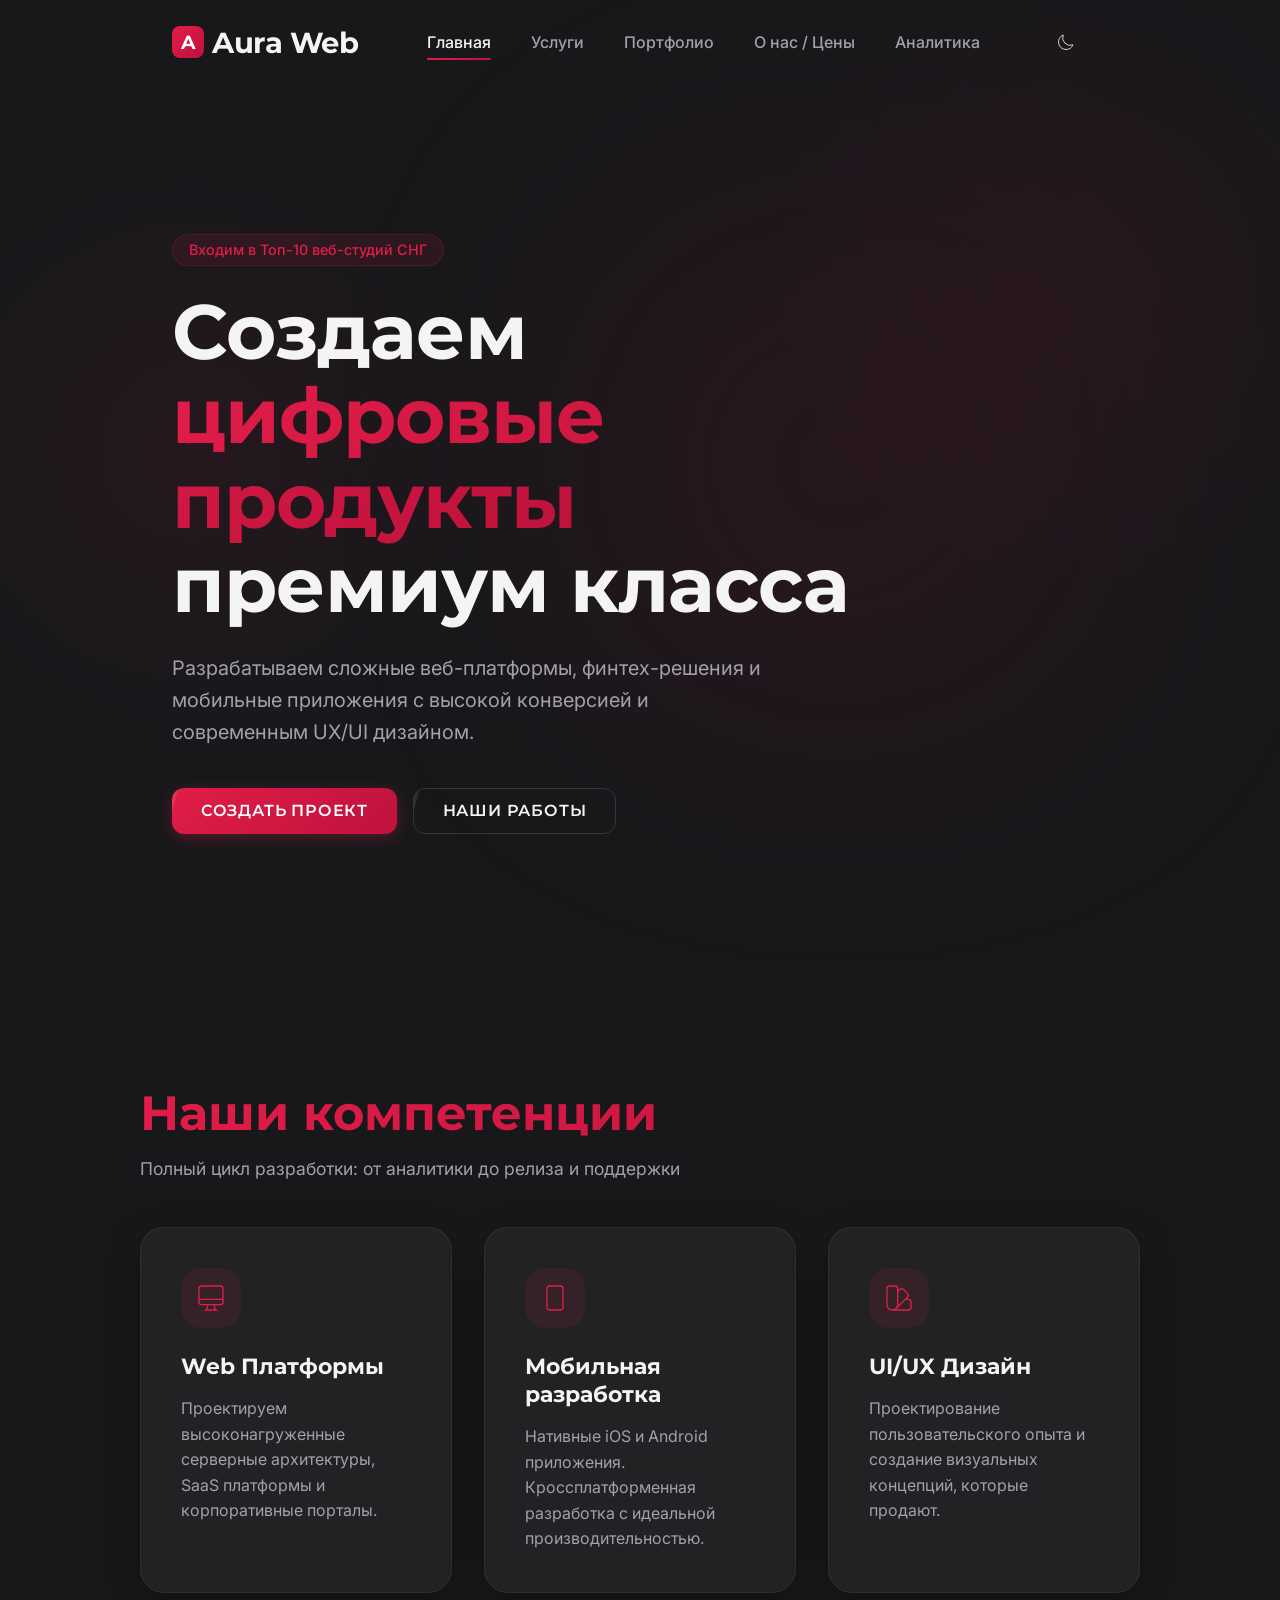
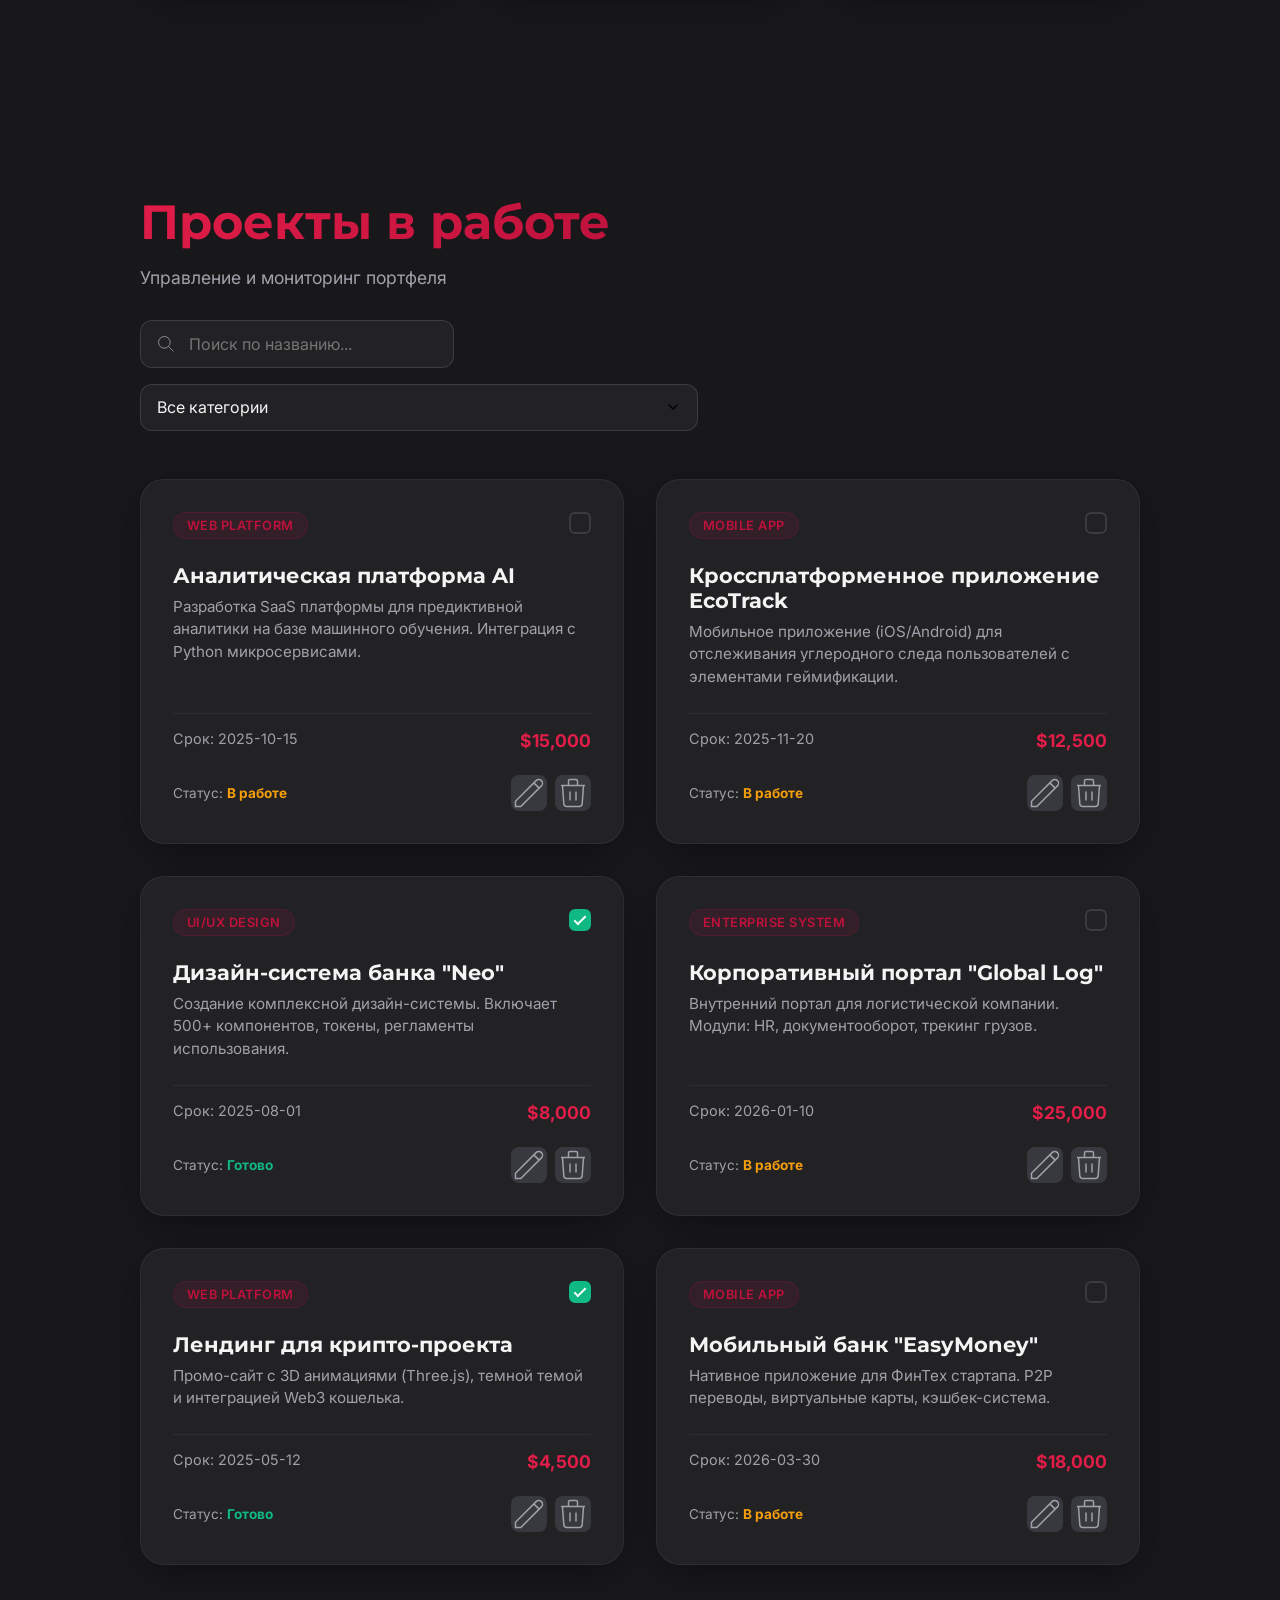
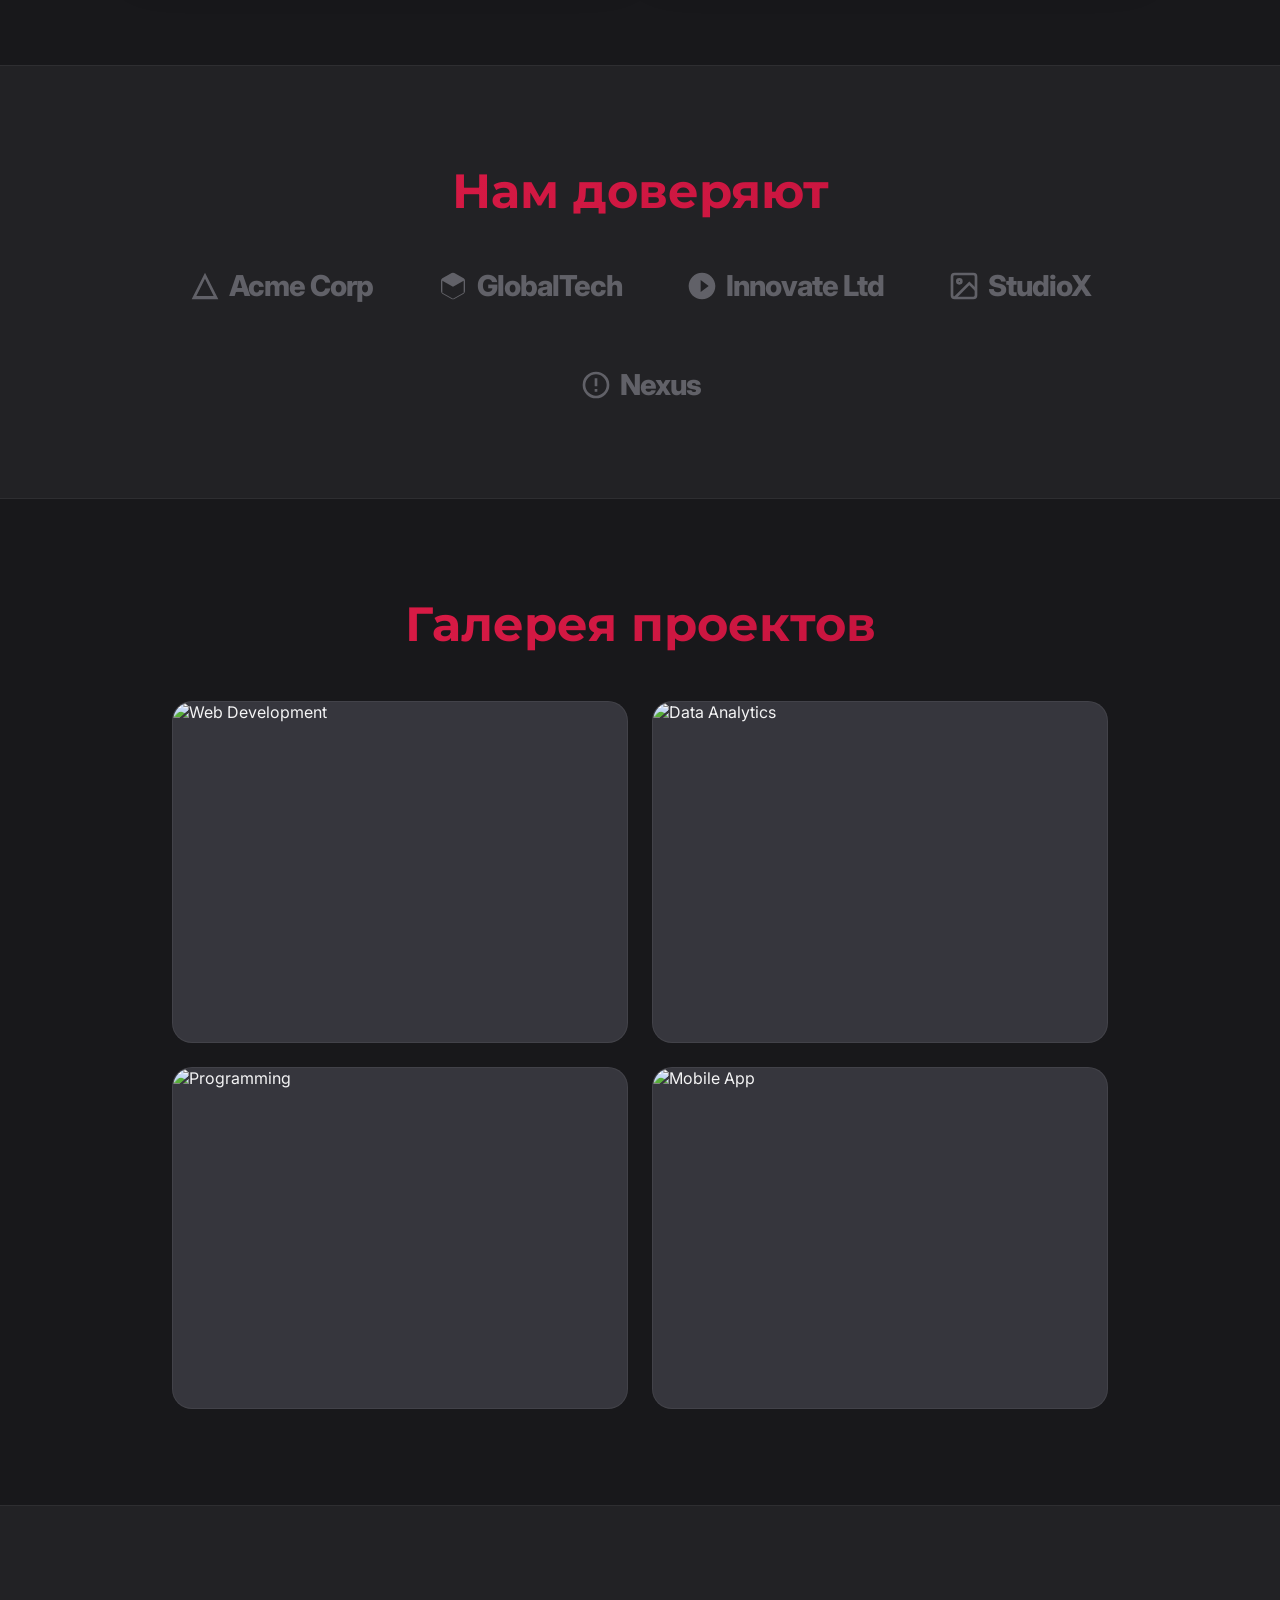
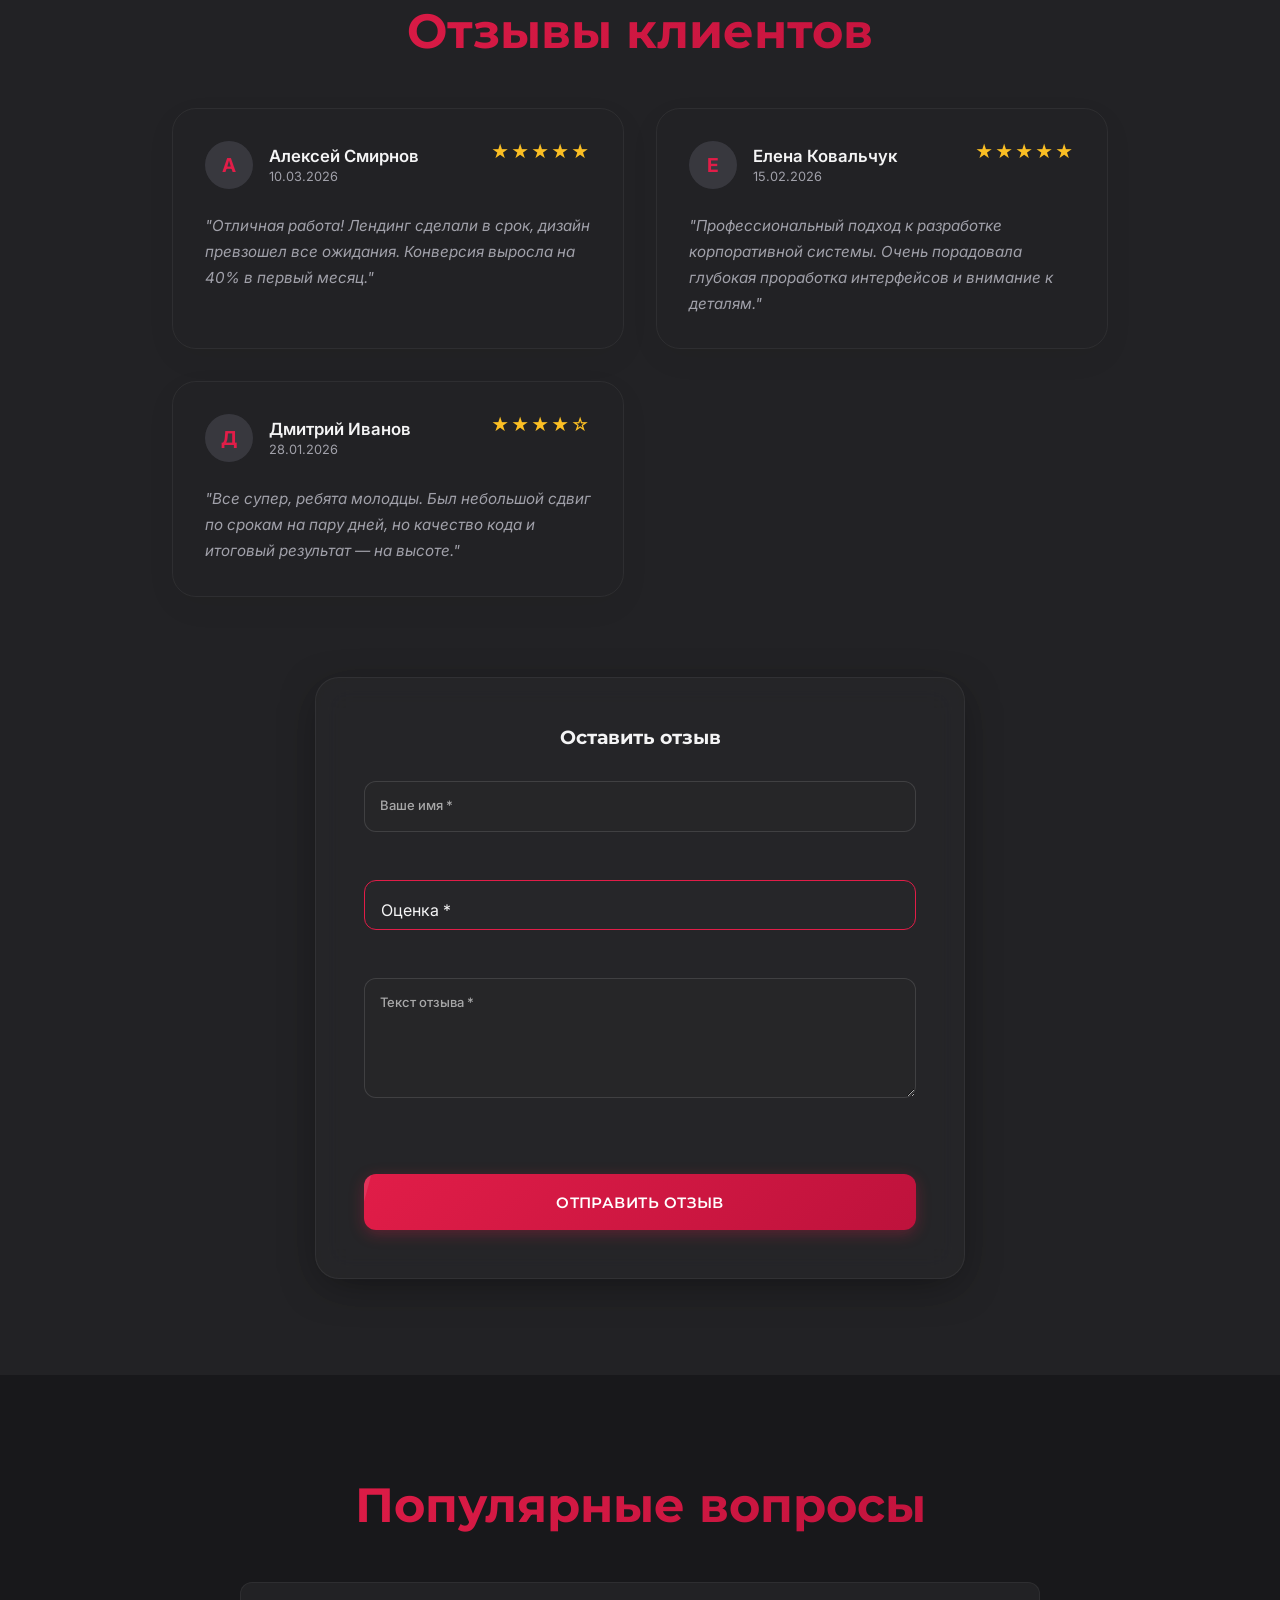
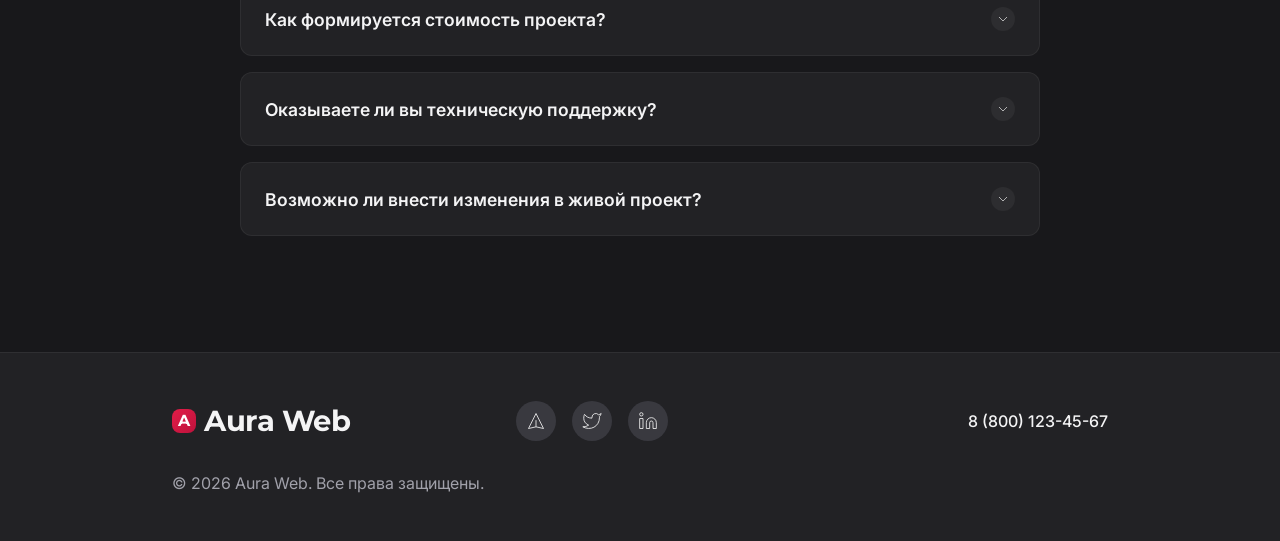
==== index.html @ 347ad2d9 "upload" ====
<!DOCTYPE html>
<html lang="ru" data-theme="dark">

<head>
    <meta charset="UTF-8">
    <meta name="viewport" content="width=device-width, initial-scale=1.0">
    <link rel="preconnect" href="https://fonts.googleapis.com">
    <link rel="preconnect" href="https://fonts.gstatic.com" crossorigin>
    <link
        href="https://fonts.googleapis.com/css2?family=Inter:wght@400;500;600&family=Montserrat:wght@600;700&display=swap"
        rel="stylesheet">
    <title>Aura Web - Корпоративные решения</title>
    <link rel="stylesheet" href="css/style.css">
    <link rel="icon" href="data:,">
</head>

<body>
    <header class="header" id="header">
        <div class="container header__container">
            <a href="index.html" class="logo">
                <div class="logo__icon">A</div>
                Aura Web
            </a>

            <nav class="nav">
                <ul class="nav__list" id="nav-list">
                    <li><a href="index.html" class="nav__link nav__link--active">Главная</a></li>
                    <li><a href="#services" class="nav__link">Услуги</a></li>
                    <li><a href="#portfolio" class="nav__link">Портфолио</a></li>
                    <li><a href="pages/about.html" class="nav__link">О нас / Цены</a></li>
                    <li><a href="pages/stats.html" class="nav__link">Аналитика</a></li>
                </ul>
            </nav>

            <div class="header__actions">
                <button class="theme-toggle" id="theme-toggle" aria-label="Переключить тему">
                    <svg fill="none" stroke="currentColor" viewBox="0 0 24 24" width="20" height="20">
                        <use href="media/icons/moon.svg#moon"></use>
                    </svg>
                </button>
                <div class="burger" id="burger">
                    <span></span><span></span><span></span>
                </div>
            </div>
        </div>
    </header>

    <main>
        <!-- HERO SECTION -->
        <section id="home" class="hero container">
            <div class="hero__content animate-on-scroll">
                <div class="hero__badge">Входим в Топ-10 веб-студий СНГ</div>
                <h1 class="hero__title">Создаем <span>цифровые продукты</span> премиум класса</h1>
                <p class="hero__desc">Разрабатываем сложные веб-платформы, финтех-решения и мобильные приложения с
                    высокой конверсией и современным UX/UI дизайном.</p>
                <div class="hero__actions">
                    <a href="pages/form.html" class="btn btn--primary">Создать проект</a>
                    <a href="#portfolio" class="btn btn--outline">Наши работы</a>
                </div>
            </div>
        </section>

        <!-- SERVICES SECTION -->
        <section id="services" class="services container">
            <h2 class="section-title animate-on-scroll">Наши компетенции</h2>
            <p class="section-subtitle animate-on-scroll">Полный цикл разработки: от аналитики до релиза и поддержки</p>

            <div class="services__grid">
                <div class="service-card glass animate-on-scroll">
                    <div class="service-card__icon">
                        <svg fill="none" stroke="currentColor" viewBox="0 0 24 24">
                            <use href="media/icons/monitor.svg#monitor"></use>
                        </svg>
                    </div>
                    <h3>Web Платформы</h3>
                    <p>Проектируем высоконагруженные серверные архитектуры, SaaS платформы и корпоративные порталы.</p>
                </div>

                <div class="service-card glass animate-on-scroll">
                    <div class="service-card__icon">
                        <svg fill="none" stroke="currentColor" viewBox="0 0 24 24">
                            <use href="media/icons/smartphone.svg#smartphone"></use>
                        </svg>
                    </div>
                    <h3>Мобильная разработка</h3>
                    <p>Нативные iOS и Android приложения. Кроссплатформенная разработка с идеальной производительностью.
                    </p>
                </div>

                <div class="service-card glass animate-on-scroll">
                    <div class="service-card__icon">
                        <svg fill="none" stroke="currentColor" viewBox="0 0 24 24">
                            <use href="media/icons/brush.svg#brush"></use>
                        </svg>
                    </div>
                    <h3>UI/UX Дизайн</h3>
                    <p>Проектирование пользовательского опыта и создание визуальных концепций, которые продают.</p>
                </div>
            </div>
        </section>

        <!-- DASHBOARD (PORTFOLIO) SECTION -->
        <section id="portfolio" class="dashboard container">
            <div class="dashboard__header animate-on-scroll">
                <div>
                    <h2 class="section-title">Проекты в работе</h2>
                    <p class="section-subtitle mb-0">Управление и мониторинг портфеля</p>
                </div>

                <div class="filters">
                    <div class="input-group">
                        <svg fill="none" stroke="currentColor" viewBox="0 0 24 24">
                            <use href="media/icons/search.svg#search"></use>
                        </svg>
                        <input type="text" id="search-input" class="form__input" placeholder="Поиск по названию...">
                    </div>

                    <select id="category-filter" class="form__input">
                        <option value="all">Все категории</option>
                        <option value="Web Platform">Web Платформы</option>
                        <option value="Mobile App">Мобильные приложения</option>
                        <option value="Enterprise System">Корпоративные системы</option>
                        <option value="UI/UX Design">UI/UX Дизайн</option>
                    </select>
                </div>
            </div>

            <div class="projects-grid" id="projects-grid">
                <!-- Data rendered by JS -->
            </div>

            <div id="no-results" class="empty-state">
                Проектов не найдено
            </div>
        </section>

        <!-- PARTNERS SECTION -->
        <section class="partners animate-on-scroll">
            <h2 class="section-title text-center">Нам доверяют</h2>
            <div class="partners-grid container">
                <a href="#" class="partner-logo">
                    <svg fill="currentColor" viewBox="0 0 24 24">
                        <use href="media/icons/acme.svg#acme"></use>
                    </svg>
                    Acme Corp
                </a>
                <a href="#" class="partner-logo">
                    <svg fill="currentColor" viewBox="0 0 24 24">
                        <use href="media/icons/globaltech.svg#globaltech"></use>
                    </svg>
                    GlobalTech
                </a>
                <a href="#" class="partner-logo">
                    <svg fill="currentColor" viewBox="0 0 24 24">
                        <use href="media/icons/innovate.svg#innovate"></use>
                    </svg>
                    Innovate Ltd
                </a>
                <a href="#" class="partner-logo">
                    <svg fill="none" stroke="currentColor" stroke-width="2" viewBox="0 0 24 24">
                        <use href="media/icons/studiox.svg#studiox"></use>
                    </svg>
                    StudioX
                </a>
                <a href="#" class="partner-logo">
                    <svg fill="currentColor" viewBox="0 0 24 24">
                        <use href="media/icons/nexus.svg#nexus"></use>
                    </svg>
                    Nexus
                </a>
            </div>
        </section>

        <!-- GALLERY SECTION -->
        <section class="gallery animate-on-scroll">
            <div class="container">
                <h2 class="section-title text-center">Галерея проектов</h2>
                <div class="gallery-grid" id="gallery-grid">
                    <div class="gallery-item">
                        <img src="https://images.unsplash.com/photo-1498050108023-c5249f4df085?w=500&h=400&fit=crop"
                            alt="Web Development" class="gallery-img">
                        <div class="gallery-overlay">
                            <h4 class="gallery-title">E-commerce Platform</h4>
                            <span class="gallery-cat">Web Разработка</span>
                        </div>
                    </div>
                    <div class="gallery-item">
                        <img src="https://images.unsplash.com/photo-1551288049-bebda4e38f71?w=500&h=400&fit=crop"
                            alt="Data Analytics" class="gallery-img">
                        <div class="gallery-overlay">
                            <h4 class="gallery-title">CRM System</h4>
                            <span class="gallery-cat">Корпоративные системы</span>
                        </div>
                    </div>
                    <div class="gallery-item">
                        <img src="https://images.unsplash.com/photo-1517694712202-14dd9538aa97?w=500&h=400&fit=crop"
                            alt="Programming" class="gallery-img">
                        <div class="gallery-overlay">
                            <h4 class="gallery-title">SaaS Dashboard</h4>
                            <span class="gallery-cat">Web Платформы</span>
                        </div>
                    </div>
                    <div class="gallery-item">
                        <img src="https://images.unsplash.com/photo-1526498460520-4c246339dccb?w=500&h=400&fit=crop"
                            alt="Mobile App" class="gallery-img">
                        <div class="gallery-overlay">
                            <h4 class="gallery-title">Fintech App</h4>
                            <span class="gallery-cat">Мобильные приложения</span>
                        </div>
                    </div>
                </div>
            </div>
        </section>

        <!-- REVIEWS SECTION -->
        <section class="reviews animate-on-scroll" id="reviews-section">
            <div class="container">
                <h2 class="section-title text-center">Отзывы клиентов</h2>

                <div class="reviews-grid" id="reviews-grid">
                    <!-- Reviews rendered by JS -->
                </div>

                <div class="review-form-container glass">
                    <h3 class="review-form-title text-center">Оставить отзыв</h3>
                    <form id="review-form" class="form-grid">
                        <div class="input-float">
                            <input type="text" id="review-name" class="form__input" required placeholder=" ">
                            <label for="review-name">Ваше имя *</label>
                        </div>
                        <div class="input-float">
                            <select id="review-rating" class="form__input form__select" required>
                                <option value="" disabled selected>Оценка *</option>
                                <option value="5">⭐⭐⭐⭐⭐ (5/5)</option>
                                <option value="4">⭐⭐⭐⭐ (4/5)</option>
                                <option value="3">⭐⭐⭐ (3/5)</option>
                                <option value="2">⭐⭐ (2/5)</option>
                                <option value="1">⭐ (1/5)</option>
                            </select>
                        </div>
                        <div class="input-float full-width">
                            <textarea id="review-text" class="form__input" required placeholder=" "></textarea>
                            <label for="review-text">Текст отзыва *</label>
                        </div>
                        <div class="form-actions">
                            <button type="submit" class="btn btn--primary btn-submit">Отправить отзыв</button>
                        </div>
                    </form>
                </div>
            </div>
        </section>

        <!-- FAQ SECTION -->
        <section class="faq animate-on-scroll">
            <h2 class="section-title text-center">Популярные вопросы</h2>

            <div class="accordion">
                <div class="accordion-item">
                    <button class="accordion-header">
                        Как формируется стоимость проекта?
                        <div class="accordion-icon"><svg fill="none" stroke="currentColor" viewBox="0 0 24 24"
                                width="16">
                                <use href="media/icons/chevron-down.svg#chevron-down"></use>
                            </svg></div>
                    </button>
                    <div class="accordion-content">
                        <div class="accordion-content-inner">
                            Стоимость зависит от сложности логики, количества интеграций, платформы и сроков. Вы можете
                            воспользоваться нашим калькулятором на странице "О нас" для предварительной оценки.
                        </div>
                    </div>
                </div>

                <div class="accordion-item">
                    <button class="accordion-header">
                        Оказываете ли вы техническую поддержку?
                        <div class="accordion-icon"><svg fill="none" stroke="currentColor" viewBox="0 0 24 24"
                                width="16">
                                <use href="media/icons/chevron-down.svg#chevron-down"></use>
                            </svg></div>
                    </button>
                    <div class="accordion-content">
                        <div class="accordion-content-inner">
                            Да, мы предлагаем гарантийную поддержку в течение 6 месяцев после релиза продукта, а также
                            SLA контракты на постоянное сопровождение инфраструктуры.
                        </div>
                    </div>
                </div>

                <div class="accordion-item">
                    <button class="accordion-header">
                        Возможно ли внести изменения в живой проект?
                        <div class="accordion-icon"><svg fill="none" stroke="currentColor" viewBox="0 0 24 24"
                                width="16">
                                <use href="media/icons/chevron-down.svg#chevron-down"></use>
                            </svg></div>
                    </button>
                    <div class="accordion-content">
                        <div class="accordion-content-inner">
                            Конечно. Воспользуйтесь панелью управления выше: нажмите "Редактировать" на карточке
                            проекта, чтобы обновить описание, бюджет или статус прямо на лету!
                        </div>
                    </div>
                </div>
            </div>
        </section>
    </main>

    <footer class="footer">
        <div class="container footer__container">
            <a href="index.html" class="logo">
                <div class="logo__icon logo__icon--small">A</div>
                Aura Web
            </a>

            <div class="socials">
                <a href="#" class="social-link" aria-label="Telegram"><svg fill="none" stroke="currentColor"
                        viewBox="0 0 24 24" width="20">
                        <use href="media/icons/telegram.svg#telegram"></use>
                    </svg></a>
                <a href="#" class="social-link" aria-label="Twitter"><svg fill="none" stroke="currentColor"
                        viewBox="0 0 24 24" width="20">
                        <use href="media/icons/twitter.svg#twitter"></use>
                    </svg></a>
                <a href="#" class="social-link" aria-label="LinkedIn"><svg fill="none" stroke="currentColor"
                        viewBox="0 0 24 24" width="20">
                        <use href="media/icons/linkedin.svg#linkedin"></use>
                    </svg></a>
            </div>

            <div class="footer__contact">
                <a href="tel:+18001234567" class="footer__phone"
                    style="color: var(--text-primary); text-decoration: none; font-weight: 500;">8 (800) 123-45-67</a>
            </div>
            <div class="footer__copy">&copy; 2026 Aura Web. Все права защищены.</div>
        </div>
    </footer>

    <!-- EDIT MODAL -->
    <div class="modal-overlay" id="edit-modal">
        <div class="modal">
            <div class="modal__header">
                <h2>Редактирование проекта</h2>
                <button class="btn-close" id="close-modal">&times;</button>
            </div>
            <form id="edit-form" class="form-grid">
                <input type="hidden" id="edit-id">

                <div class="input-float full-width">
                    <input type="text" id="edit-title" class="form__input" placeholder=" " required>
                    <label for="edit-title">Название проекта</label>
                </div>

                <div class="input-float">
                    <select id="edit-category" class="form__input" required>
                        <option value="Web Platform">Web Платформы</option>
                        <option value="Mobile App">Мобильные приложения</option>
                        <option value="Enterprise System">Корпоративные системы</option>
                        <option value="UI/UX Design">UI/UX Дизайн</option>
                    </select>
                </div>

                <div class="input-float">
                    <input type="number" id="edit-price" class="form__input" placeholder=" " required>
                    <label for="edit-price">Бюджет ($)</label>
                </div>

                <div class="input-float full-width">
                    <textarea id="edit-desc" class="form__input" placeholder=" " required></textarea>
                    <label for="edit-desc">Описание проекта</label>
                </div>

                <div class="modal__actions">
                    <button type="button" class="btn btn--outline" id="cancel-modal">Отмена</button>
                    <button type="submit" class="btn btn--primary">Сохранить изменения</button>
                </div>
            </form>
        </div>
    </div>

    <!-- TOAST CONTAINER -->
    <div class="toast-container" id="toast-container"></div>

    <script src="js/storage.js"></script>
    <script src="js/reviews.js"></script>
    <script src="js/main.js"></script>
</body>

</html>
---- css/style.css ----
/* =========================================================================
   AURA WEB - MAIN STYLESHEET
   ========================================================================= */

/* 1. Variables & Fonts (Burgundy / Gray Theme) */
@import url('variables.css');

/* 2. Reset, Typography, Utilities */
@import url('base.css');

/* 3. Global Layout (Header, Footer, Container) */
@import url('layout.css');

/* 4. Reusable UI Components */
@import url('components.css');

/* 5. Page-Specific Styles */
@import url('pages.css');

/* 6. Media Queries */
@import url('responsive.css');
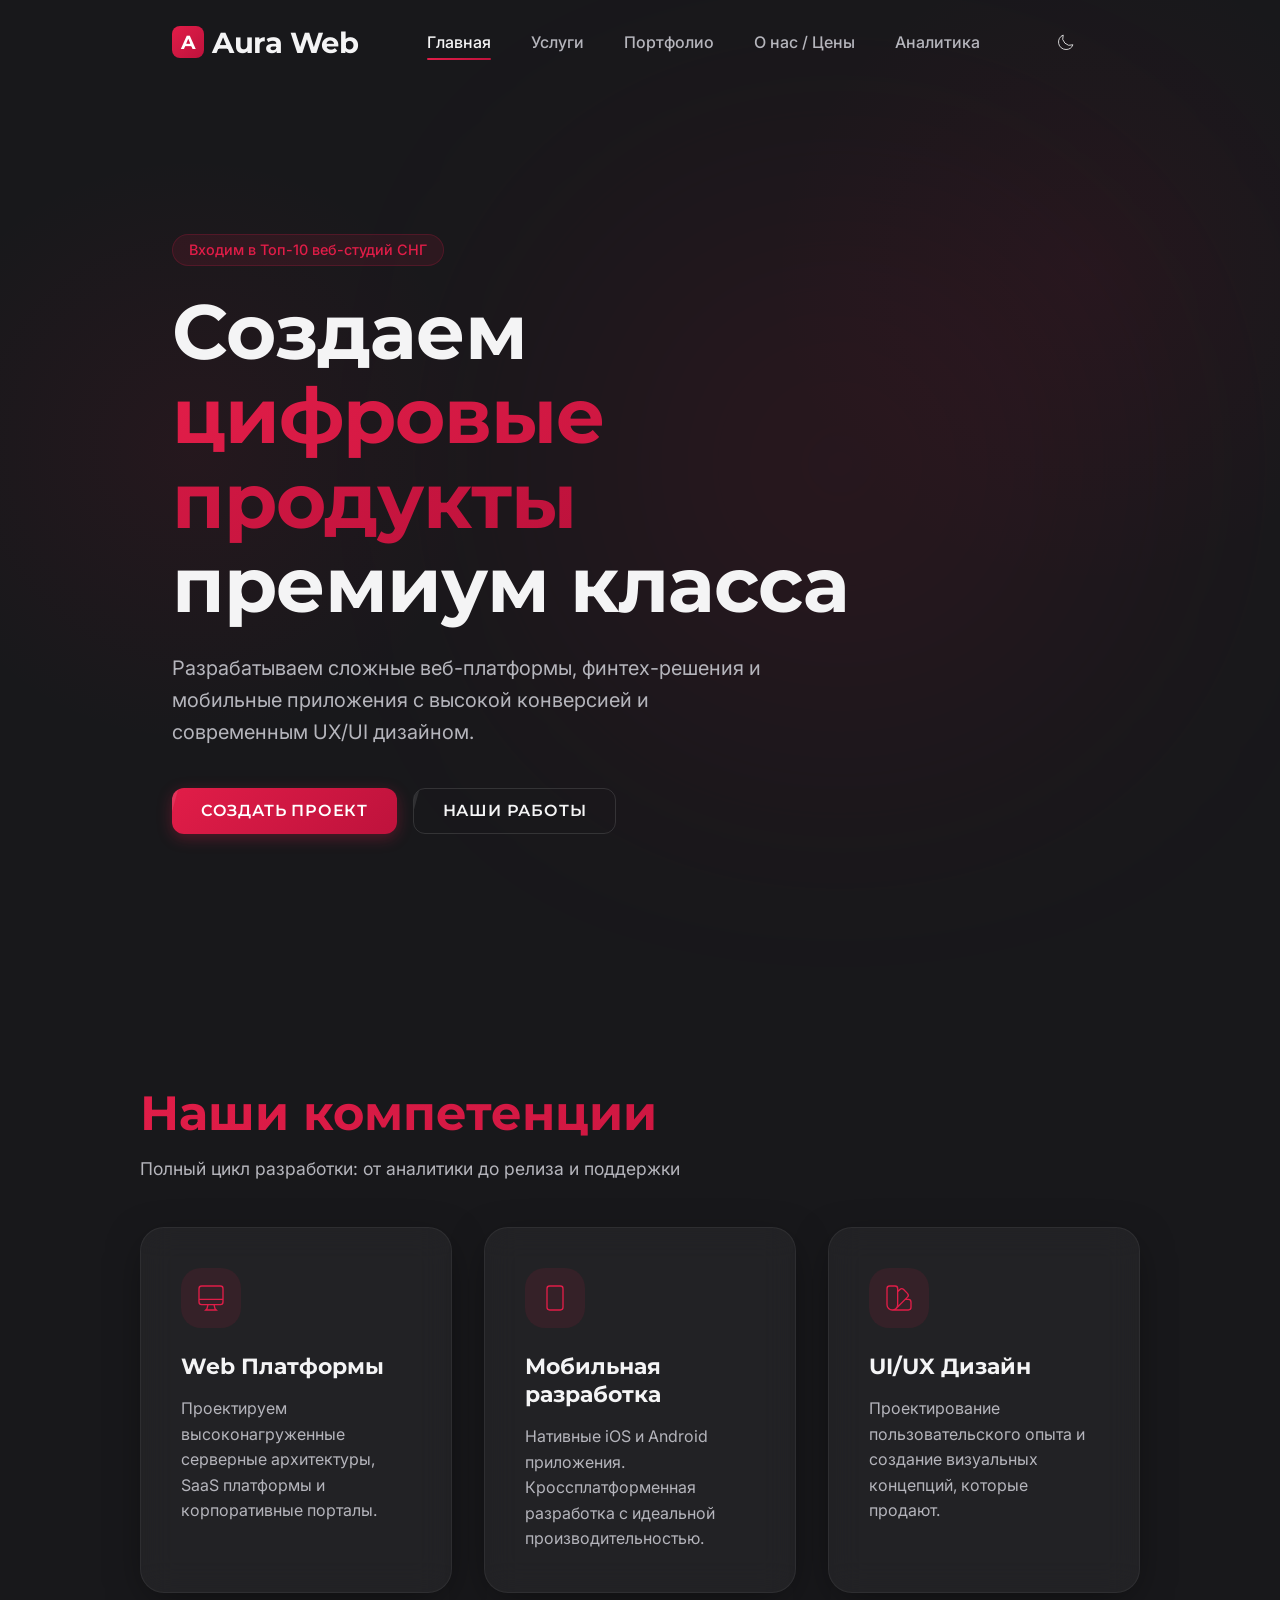
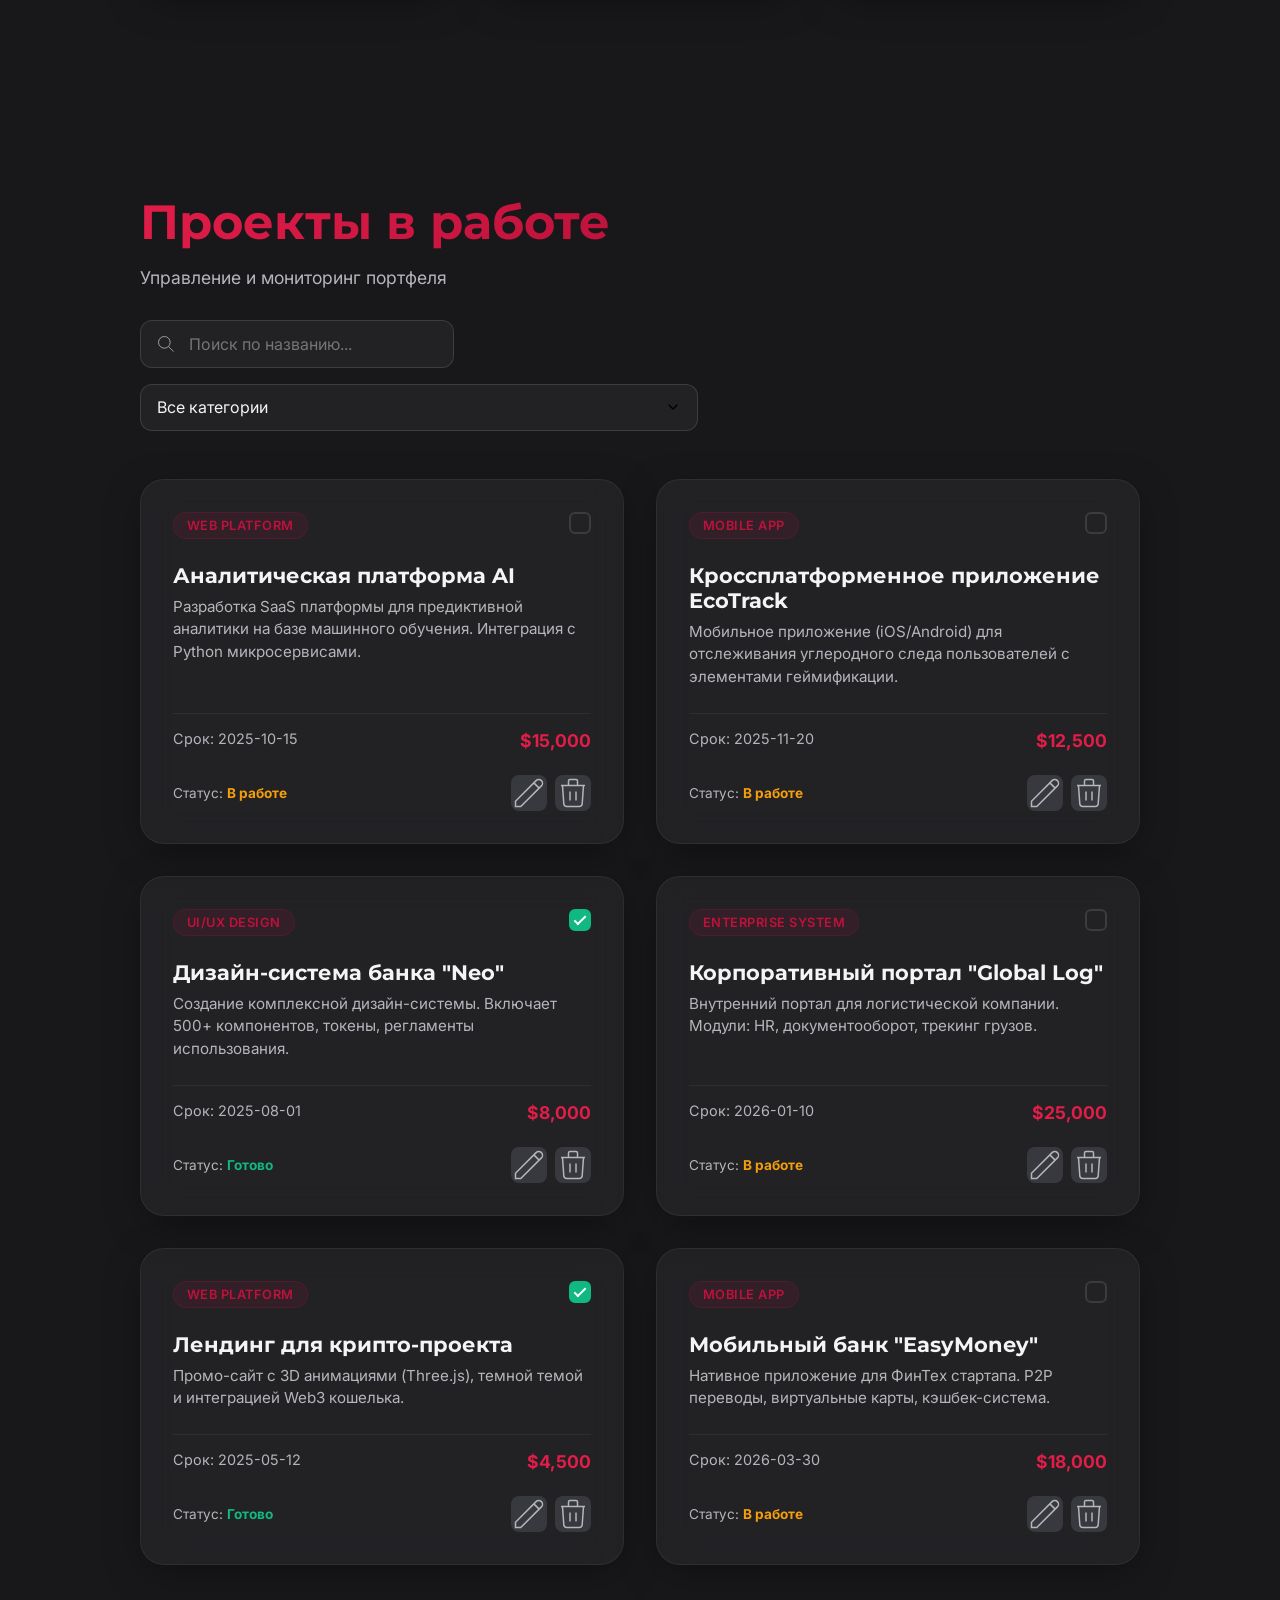
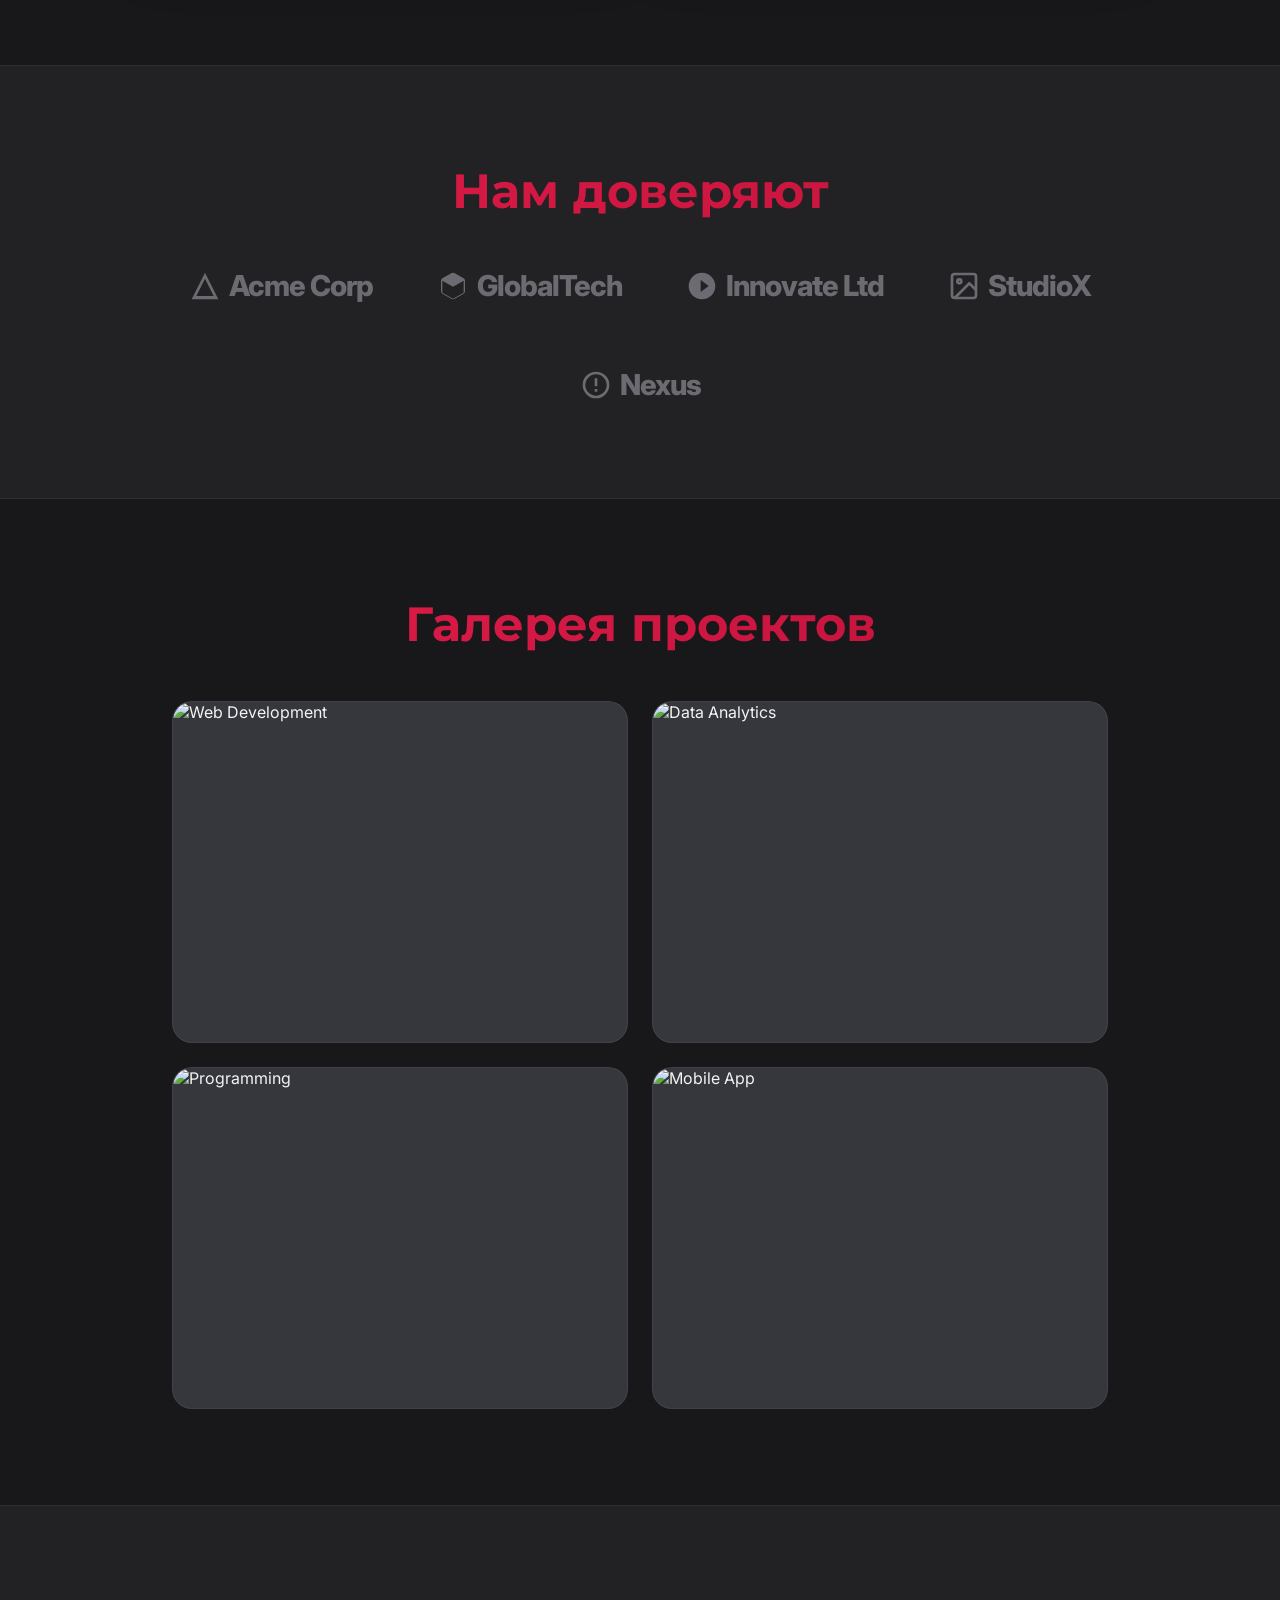
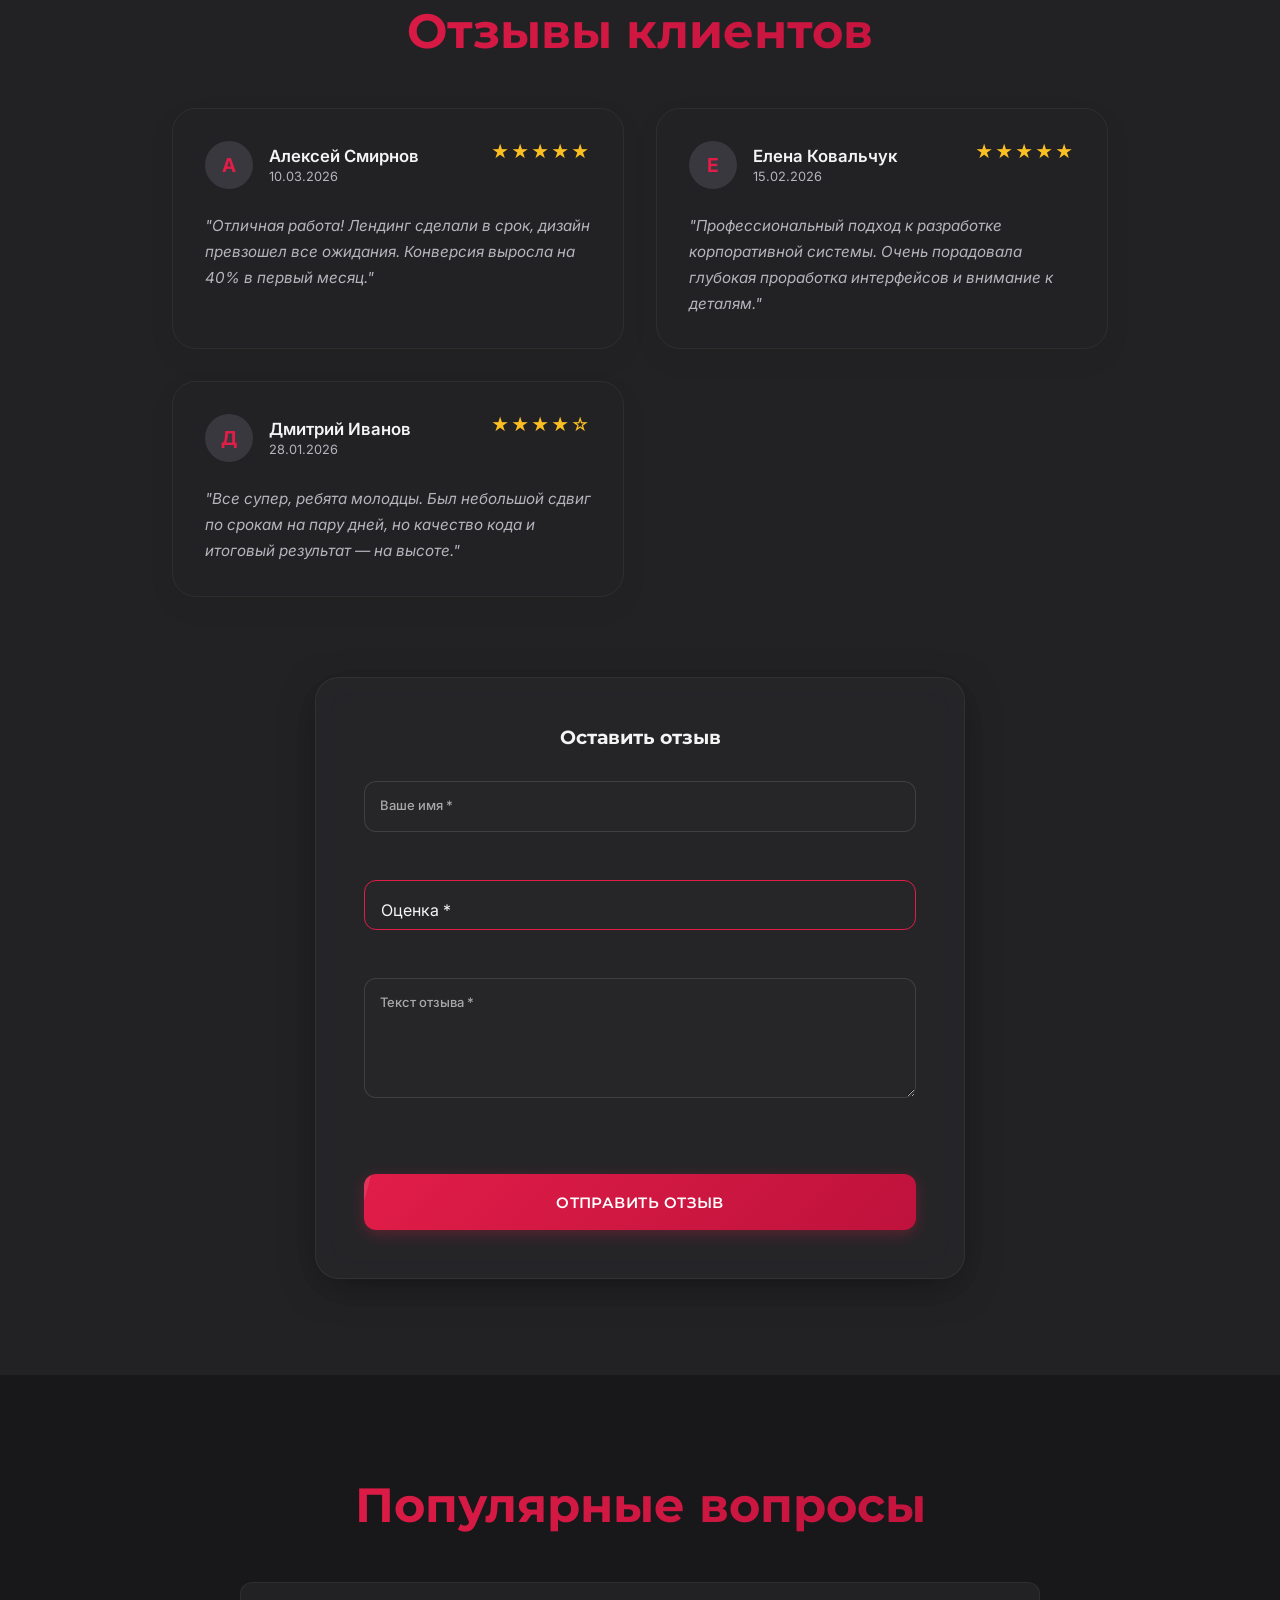
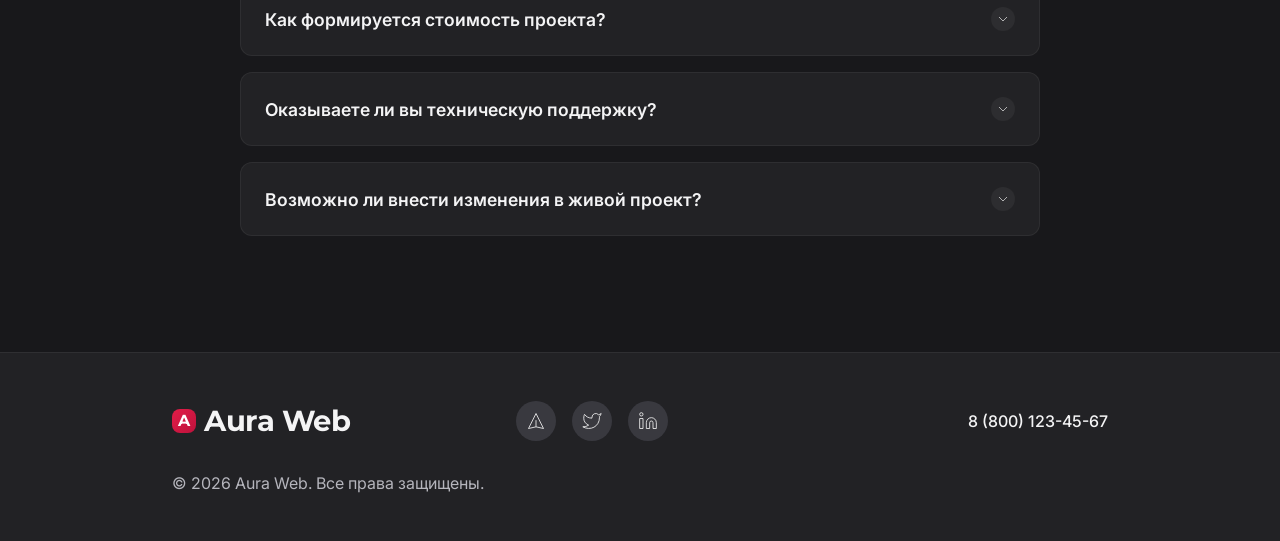
==== commit e33955bb: "validator_fix_and_optimize" ====
--- a/index.html
+++ b/index.html
@@ -10,8 +10,16 @@
         href="https://fonts.googleapis.com/css2?family=Inter:wght@400;500;600&family=Montserrat:wght@600;700&display=swap"
         rel="stylesheet">
     <title>Aura Web - Корпоративные решения</title>
-    <link rel="stylesheet" href="css/style.css">
-    <link rel="icon" href="data:,">
+    <link rel="stylesheet" href="css/variables.css">
+    <link rel="stylesheet" href="css/base.css">
+    <link rel="stylesheet" href="css/layout.css">
+    <link rel="stylesheet" href="css/components.css">
+    <link rel="stylesheet" href="css/pages.css">
+    <link rel="stylesheet" href="css/responsive.css">
+    <meta name="description" content="Aura Web — премиальная разработка корпоративных сайтов и приложений.">
+    <meta property="og:title" content="Aura Web - Корпоративные решения">
+    <meta property="og:description" content="Aura Web — премиальная разработка корпоративных сайтов и приложений.">
+    <link rel="icon" type="image/svg+xml" href="[data-uri]">
 </head>
 
 <body>
@@ -38,9 +46,9 @@
                         <use href="media/icons/moon.svg#moon"></use>
                     </svg>
                 </button>
-                <div class="burger" id="burger">
+                <button class="burger" id="burger" aria-label="Открыть мобильное меню" type="button">
                     <span></span><span></span><span></span>
-                </div>
+                </button>
             </div>
         </div>
     </header>
@@ -112,10 +120,10 @@
                         <svg fill="none" stroke="currentColor" viewBox="0 0 24 24">
                             <use href="media/icons/search.svg#search"></use>
                         </svg>
-                        <input type="text" id="search-input" class="form__input" placeholder="Поиск по названию...">
-                    </div>
-
-                    <select id="category-filter" class="form__input">
+                        <input type="text" id="search-input" class="form__input" placeholder="Поиск по названию..." aria-label="Поиск по названию проекта">
+                    </div>
+
+                    <select id="category-filter" class="form__input" aria-label="Фильтровать проекты по категории">
                         <option value="all">Все категории</option>
                         <option value="Web Platform">Web Платформы</option>
                         <option value="Mobile App">Мобильные приложения</option>
@@ -138,31 +146,31 @@
         <section class="partners animate-on-scroll">
             <h2 class="section-title text-center">Нам доверяют</h2>
             <div class="partners-grid container">
-                <a href="#" class="partner-logo">
+                <a href="#" class="partner-logo" rel="noopener">
                     <svg fill="currentColor" viewBox="0 0 24 24">
                         <use href="media/icons/acme.svg#acme"></use>
                     </svg>
                     Acme Corp
                 </a>
-                <a href="#" class="partner-logo">
+                <a href="#" class="partner-logo" rel="noopener">
                     <svg fill="currentColor" viewBox="0 0 24 24">
                         <use href="media/icons/globaltech.svg#globaltech"></use>
                     </svg>
                     GlobalTech
                 </a>
-                <a href="#" class="partner-logo">
+                <a href="#" class="partner-logo" rel="noopener">
                     <svg fill="currentColor" viewBox="0 0 24 24">
                         <use href="media/icons/innovate.svg#innovate"></use>
                     </svg>
                     Innovate Ltd
                 </a>
-                <a href="#" class="partner-logo">
+                <a href="#" class="partner-logo" rel="noopener">
                     <svg fill="none" stroke="currentColor" stroke-width="2" viewBox="0 0 24 24">
                         <use href="media/icons/studiox.svg#studiox"></use>
                     </svg>
                     StudioX
                 </a>
-                <a href="#" class="partner-logo">
+                <a href="#" class="partner-logo" rel="noopener">
                     <svg fill="currentColor" viewBox="0 0 24 24">
                         <use href="media/icons/nexus.svg#nexus"></use>
                     </svg>
@@ -177,34 +185,34 @@
                 <h2 class="section-title text-center">Галерея проектов</h2>
                 <div class="gallery-grid" id="gallery-grid">
                     <div class="gallery-item">
-                        <img src="https://images.unsplash.com/photo-1498050108023-c5249f4df085?w=500&h=400&fit=crop"
-                            alt="Web Development" class="gallery-img">
+                        <img src="https://images.unsplash.com/photo-1498050108023-c5249f4df085?w=500&h=400&fit=crop&fm=webp"
+                            alt="Web Development" class="gallery-img" loading="lazy" width="500" height="400" crossorigin="anonymous">
                         <div class="gallery-overlay">
-                            <h4 class="gallery-title">E-commerce Platform</h4>
+                            <h3 class="gallery-title">E-commerce Platform</h3>
                             <span class="gallery-cat">Web Разработка</span>
                         </div>
                     </div>
                     <div class="gallery-item">
-                        <img src="https://images.unsplash.com/photo-1551288049-bebda4e38f71?w=500&h=400&fit=crop"
-                            alt="Data Analytics" class="gallery-img">
+                        <img src="https://images.unsplash.com/photo-1551288049-bebda4e38f71?w=500&h=400&fit=crop&fm=webp"
+                            alt="Data Analytics" class="gallery-img" loading="lazy" width="500" height="400" crossorigin="anonymous">
                         <div class="gallery-overlay">
-                            <h4 class="gallery-title">CRM System</h4>
+                            <h3 class="gallery-title">CRM System</h3>
                             <span class="gallery-cat">Корпоративные системы</span>
                         </div>
                     </div>
                     <div class="gallery-item">
-                        <img src="https://images.unsplash.com/photo-1517694712202-14dd9538aa97?w=500&h=400&fit=crop"
-                            alt="Programming" class="gallery-img">
+                        <img src="https://images.unsplash.com/photo-1517694712202-14dd9538aa97?w=500&h=400&fit=crop&fm=webp"
+                            alt="Programming" class="gallery-img" loading="lazy" width="500" height="400" crossorigin="anonymous">
                         <div class="gallery-overlay">
-                            <h4 class="gallery-title">SaaS Dashboard</h4>
+                            <h3 class="gallery-title">SaaS Dashboard</h3>
                             <span class="gallery-cat">Web Платформы</span>
                         </div>
                     </div>
                     <div class="gallery-item">
-                        <img src="https://images.unsplash.com/photo-1526498460520-4c246339dccb?w=500&h=400&fit=crop"
-                            alt="Mobile App" class="gallery-img">
+                        <img src="https://images.unsplash.com/photo-1526498460520-4c246339dccb?w=500&h=400&fit=crop&fm=webp"
+                            alt="Mobile App" class="gallery-img" loading="lazy" width="500" height="400" crossorigin="anonymous">
                         <div class="gallery-overlay">
-                            <h4 class="gallery-title">Fintech App</h4>
+                            <h3 class="gallery-title">Fintech App</h3>
                             <span class="gallery-cat">Мобильные приложения</span>
                         </div>
                     </div>
@@ -229,7 +237,7 @@
                             <label for="review-name">Ваше имя *</label>
                         </div>
                         <div class="input-float">
-                            <select id="review-rating" class="form__input form__select" required>
+                            <select id="review-rating" class="form__input form__select" required aria-label="Выберите оценку">
                                 <option value="" disabled selected>Оценка *</option>
                                 <option value="5">⭐⭐⭐⭐⭐ (5/5)</option>
                                 <option value="4">⭐⭐⭐⭐ (4/5)</option>
@@ -258,10 +266,10 @@
                 <div class="accordion-item">
                     <button class="accordion-header">
                         Как формируется стоимость проекта?
-                        <div class="accordion-icon"><svg fill="none" stroke="currentColor" viewBox="0 0 24 24"
+                        <span class="accordion-icon"><svg fill="none" stroke="currentColor" viewBox="0 0 24 24"
                                 width="16">
                                 <use href="media/icons/chevron-down.svg#chevron-down"></use>
-                            </svg></div>
+                            </svg></span>
                     </button>
                     <div class="accordion-content">
                         <div class="accordion-content-inner">
@@ -274,10 +282,10 @@
                 <div class="accordion-item">
                     <button class="accordion-header">
                         Оказываете ли вы техническую поддержку?
-                        <div class="accordion-icon"><svg fill="none" stroke="currentColor" viewBox="0 0 24 24"
+                        <span class="accordion-icon"><svg fill="none" stroke="currentColor" viewBox="0 0 24 24"
                                 width="16">
                                 <use href="media/icons/chevron-down.svg#chevron-down"></use>
-                            </svg></div>
+                            </svg></span>
                     </button>
                     <div class="accordion-content">
                         <div class="accordion-content-inner">
@@ -290,10 +298,10 @@
                 <div class="accordion-item">
                     <button class="accordion-header">
                         Возможно ли внести изменения в живой проект?
-                        <div class="accordion-icon"><svg fill="none" stroke="currentColor" viewBox="0 0 24 24"
+                        <span class="accordion-icon"><svg fill="none" stroke="currentColor" viewBox="0 0 24 24"
                                 width="16">
                                 <use href="media/icons/chevron-down.svg#chevron-down"></use>
-                            </svg></div>
+                            </svg></span>
                     </button>
                     <div class="accordion-content">
                         <div class="accordion-content-inner">
@@ -314,15 +322,15 @@
             </a>
 
             <div class="socials">
-                <a href="#" class="social-link" aria-label="Telegram"><svg fill="none" stroke="currentColor"
+                <a href="#" class="social-link" rel="noopener" aria-label="Telegram"><svg fill="none" stroke="currentColor"
                         viewBox="0 0 24 24" width="20">
                         <use href="media/icons/telegram.svg#telegram"></use>
                     </svg></a>
-                <a href="#" class="social-link" aria-label="Twitter"><svg fill="none" stroke="currentColor"
+                <a href="#" class="social-link" rel="noopener" aria-label="Twitter"><svg fill="none" stroke="currentColor"
                         viewBox="0 0 24 24" width="20">
                         <use href="media/icons/twitter.svg#twitter"></use>
                     </svg></a>
-                <a href="#" class="social-link" aria-label="LinkedIn"><svg fill="none" stroke="currentColor"
+                <a href="#" class="social-link" rel="noopener" aria-label="LinkedIn"><svg fill="none" stroke="currentColor"
                         viewBox="0 0 24 24" width="20">
                         <use href="media/icons/linkedin.svg#linkedin"></use>
                     </svg></a>
@@ -353,6 +361,7 @@
 
                 <div class="input-float">
                     <select id="edit-category" class="form__input" required>
+                        <option value="" disabled selected>Выберите категорию</option>
                         <option value="Web Platform">Web Платформы</option>
                         <option value="Mobile App">Мобильные приложения</option>
                         <option value="Enterprise System">Корпоративные системы</option>
--- a/css/variables.css
+++ b/css/variables.css
@@ -0,0 +1,76 @@
+/* =========================================================================
+   VARIABLES & THEME (Burgundy / Gray)
+   ========================================================================= */
+@import url('https://fonts.googleapis.com/css2?family=Outfit:wght@300;400;500;600;700;800&family=Space+Grotesk:wght@500;700&display=swap');
+
+:root {
+    /* Dark Mode - Gray background, Burgundy Accents */
+    --bg-color: #18181b;
+    /* zinc-900 */
+    --bg-gradient: radial-gradient(circle at 15% 50%, rgba(190, 18, 60, 0.08), transparent 25%),
+        radial-gradient(circle at 85% 30%, rgba(159, 18, 57, 0.08), transparent 25%);
+    --surface: rgba(39, 39, 42, 0.7);
+    /* zinc-800 */
+    --surface-hover: rgba(63, 63, 70, 0.8);
+    /* zinc-700 */
+    --text-primary: #f4f4f5;
+    /* zinc-100 */
+    --text-secondary: #b5b5bc;
+    /* zinc-400 */
+    --border-light: rgba(255, 255, 255, 0.06);
+    --border-strong: rgba(255, 255, 255, 0.12);
+    --glass-shadow: 0 10px 40px -10px rgba(0, 0, 0, 0.5);
+
+    /* Burgundy Accents */
+    --accent-1: #e11d48;
+    /* rose-600 */
+    --accent-2: #be123c;
+    /* rose-700 */
+    --accent-gradient: linear-gradient(135deg, var(--accent-1), var(--accent-2));
+
+    --success: #10b981;
+    /* emerald-500 */
+    --danger: #ef4444;
+    /* red-500 */
+    --warning: #f59e0b;
+    /* amber-500 */
+
+    --font-main: 'Inter', sans-serif;
+    --font-display: 'Montserrat', sans-serif;
+    --radius-sm: 12px;
+    --radius-md: 20px;
+    --radius-lg: 24px;
+    --transition-fast: 0.2s cubic-bezier(0.4, 0, 0.2, 1);
+    --transition-normal: 0.4s cubic-bezier(0.4, 0, 0.2, 1);
+    --transition-slow: 0.7s cubic-bezier(0.22, 1, 0.36, 1);
+}
+
+[data-theme="light"] {
+    /* Light Mode - Neutral Gray background, Burgundy Accents */
+    --bg-color: #f4f4f5;
+    /* zinc-100 */
+    --bg-gradient: radial-gradient(circle at 15% 50%, rgba(225, 29, 72, 0.1), transparent 25%),
+        radial-gradient(circle at 85% 30%, rgba(190, 18, 60, 0.1), transparent 25%);
+    --surface: rgba(255, 255, 255, 0.7);
+    --surface-hover: rgba(255, 255, 255, 0.95);
+    --text-primary: #27272a;
+    /* zinc-800 */
+    --text-secondary: #3f3f46;
+    /* zinc-700 (Darker for better contrast) */
+    --border-light: rgba(24, 24, 27, 0.08);
+    /* zinc-900 at 8% */
+    --border-strong: rgba(24, 24, 27, 0.15);
+    --glass-shadow: 0 10px 40px -10px rgba(24, 24, 27, 0.08);
+
+    --accent-1: #e11d48;
+    /* rose-600 */
+    --accent-2: #be123c;
+    /* rose-700 */
+
+    --success: #059669;
+    /* emerald-600 */
+    --danger: #dc2626;
+    /* red-600 */
+    --warning: #d97706;
+    /* amber-600 */
+}
--- a/css/base.css
+++ b/css/base.css
@@ -0,0 +1,178 @@
+/* =========================================================================
+      RESET & BASE
+      ========================================================================= */
+* {
+    margin: 0;
+    padding: 0;
+    box-sizing: border-box;
+}
+
+html {
+    scroll-behavior: smooth;
+}
+
+img,
+picture,
+video,
+canvas,
+svg {
+    display: block;
+    max-width: 100%;
+    height: auto;
+}
+
+body {
+    font-family: var(--font-main);
+    background-color: var(--bg-color);
+    background-image: var(--bg-gradient);
+    background-attachment: fixed;
+    color: var(--text-primary);
+    /* Dynamic color based on theme */
+    min-height: 100vh;
+    display: flex;
+    flex-direction: column;
+    overflow-x: hidden;
+    overflow-wrap: break-word;
+    word-break: break-word;
+    transition: background-color var(--transition-normal), color var(--transition-normal);
+}
+
+@keyframes pageLoad {
+    0% {
+        opacity: 0;
+        transform: translateY(20px);
+    }
+
+    100% {
+        opacity: 1;
+        transform: translateY(0);
+    }
+}
+
+main {
+    animation: pageLoad 0.8s cubic-bezier(0.22, 1, 0.36, 1) forwards;
+}
+
+/* Custom Scrollbar */
+::-webkit-scrollbar {
+    width: 10px;
+}
+
+::-webkit-scrollbar-track {
+    background: var(--bg-color);
+}
+
+::-webkit-scrollbar-thumb {
+    background: var(--surface-hover);
+    border-radius: 5px;
+}
+
+::-webkit-scrollbar-thumb:hover {
+    background: var(--accent-1);
+}
+
+a {
+    text-decoration: none;
+    color: inherit;
+}
+
+li {
+    list-style: none;
+}
+
+button,
+input,
+select,
+textarea {
+    font-family: inherit;
+}
+
+button {
+    cursor: pointer;
+    border: none;
+    background: none;
+}
+
+/* =========================================================================
+      TYPOGRAPHY
+      ========================================================================= */
+h1,
+h2,
+h3,
+h4 {
+    font-family: var(--font-display);
+    font-weight: 700;
+}
+
+h1 {
+    line-height: 1.1;
+    letter-spacing: -0.03em;
+}
+
+.section-title {
+    font-size: clamp(2rem, 4vw, 3rem);
+    font-weight: 700;
+    margin-bottom: 1rem;
+    background: var(--accent-gradient);
+    -webkit-background-clip: text;
+    background-clip: text;
+    -webkit-text-fill-color: transparent;
+}
+
+.section-subtitle {
+    font-size: 1.1rem;
+    color: var(--text-secondary);
+    margin-bottom: 3rem;
+    max-width: 600px;
+}
+
+/* =========================================================================
+      TABLES
+      ========================================================================= */
+table {
+    width: 100%;
+    border-collapse: collapse;
+    font-family: var(--font-main);
+}
+
+th {
+    font-size: 12px;
+    font-weight: 600;
+    text-transform: uppercase;
+    text-align: left;
+    padding: 1rem;
+    color: var(--text-secondary);
+    border-bottom: 1px solid var(--border-strong);
+}
+
+td {
+    padding: 1rem;
+    border-bottom: 1px solid var(--border-light);
+    font-variant-numeric: tabular-nums;
+    /* Monospaced numbers */
+}
+
+/* =========================================================================
+      UTILITIES & ANIMATIONS
+      ========================================================================= */
+.glass {
+    background: var(--surface);
+    backdrop-filter: blur(16px);
+    -webkit-backdrop-filter: blur(16px);
+    border: 1px solid var(--border-light);
+    box-shadow: var(--glass-shadow);
+    border-radius: var(--radius-lg);
+}
+
+/* Fade in up animation class for Intersection Observer */
+.animate-on-scroll {
+    opacity: 0;
+    transform: translateY(30px);
+    transition: opacity 0.8s cubic-bezier(0.22, 1, 0.36, 1), transform 0.8s cubic-bezier(0.22, 1, 0.36, 1);
+    will-change: opacity, transform;
+}
+
+.animate-on-scroll.is-visible {
+    opacity: 1;
+    transform: translateY(0);
+}
--- a/css/layout.css
+++ b/css/layout.css
@@ -0,0 +1,226 @@
+/* =========================================================================
+      CONTAINER
+      ========================================================================= */
+.container {
+    max-width: 1000px;
+    margin: 0 auto;
+    padding-inline: 2rem;
+    width: 100%;
+}
+
+/* =========================================================================
+      HEADER & NAV
+      ========================================================================= */
+.header {
+    position: sticky;
+    top: 0;
+    width: 100%;
+    z-index: 1000;
+    padding: 1.5rem 0;
+    transition: var(--transition-normal);
+    background: transparent;
+    /* Initial state */
+}
+
+.header.scrolled,
+.header--solid {
+    padding: 1rem 0;
+    background: var(--surface);
+    backdrop-filter: blur(20px);
+    -webkit-backdrop-filter: blur(20px);
+    border-bottom: 1px solid var(--border-light);
+    box-shadow: 0 4px 30px rgba(0, 0, 0, 0.1);
+}
+
+.page-main {
+    padding-top: 40px;
+    /* Small gap for non-hero pages */
+    padding-bottom: 80px;
+}
+
+.mt-40 {
+    margin-top: 40px;
+}
+
+.header__container {
+    display: flex;
+    justify-content: space-between;
+    align-items: center;
+    gap: 1rem;
+}
+
+.header__actions {
+    display: flex;
+    align-items: center;
+    gap: 0.5rem;
+}
+
+.logo {
+    font-family: var(--font-display);
+    font-size: 1.8rem;
+    font-weight: 700;
+    letter-spacing: -0.5px;
+    display: flex;
+    align-items: center;
+    gap: 8px;
+}
+
+.logo__icon {
+    width: 32px;
+    height: 32px;
+    background: var(--accent-gradient);
+    border-radius: 8px;
+    display: grid;
+    place-items: center;
+    color: #fff;
+    font-size: 1.2rem;
+}
+
+.theme-toggle {
+    margin-right: 1.5rem;
+    padding: 8px;
+    border-radius: 50%;
+    color: var(--text-primary);
+    transition: transform 0.2s cubic-bezier(0.4, 0, 0.2, 1), background-color 0.2s, color 0.2s;
+    display: grid;
+    place-items: center;
+}
+
+.theme-toggle:hover {
+    background: var(--surface-hover);
+    color: var(--accent-1);
+}
+
+.nav__list {
+    display: flex;
+    gap: 2.5rem;
+    align-items: center;
+}
+
+.nav__link {
+    font-weight: 500;
+    color: var(--text-secondary);
+    transition: var(--transition-fast);
+    position: relative;
+    padding: 0.5rem 0;
+}
+
+.nav__link:hover,
+.nav__link--active {
+    color: var(--text-primary);
+}
+
+.nav__link::after {
+    content: '';
+    position: absolute;
+    bottom: 0;
+    left: 0;
+    width: 0;
+    height: 2px;
+    background: var(--accent-gradient);
+    transition: var(--transition-normal);
+    border-radius: 2px;
+}
+
+.nav__link:hover::after,
+.nav__link--active::after {
+    width: 100%;
+}
+
+.burger {
+    display: none;
+    width: 30px;
+    height: 20px;
+    position: relative;
+    z-index: 1001;
+}
+
+.burger span {
+    display: block;
+    position: absolute;
+    height: 2px;
+    width: 100%;
+    background: var(--text-primary);
+    border-radius: 2px;
+    transition: var(--transition-fast);
+}
+
+.burger span:nth-child(1) {
+    top: 0;
+}
+
+.burger span:nth-child(2) {
+    top: 9px;
+}
+
+.burger span:nth-child(3) {
+    top: 18px;
+}
+
+.burger.active span:nth-child(1) {
+    top: 9px;
+    transform: rotate(45deg);
+}
+
+.burger.active span:nth-child(2) {
+    opacity: 0;
+}
+
+.burger.active span:nth-child(3) {
+    top: 9px;
+    transform: rotate(-45deg);
+}
+
+/* =========================================================================
+      FOOTER
+      ========================================================================= */
+.footer {
+    margin-top: auto;
+    padding: 3rem 0;
+    border-top: 1px solid var(--border-light);
+    background: var(--surface);
+}
+
+.footer__container {
+    display: grid;
+    grid-template-columns: auto 1fr auto;
+    align-items: center;
+    gap: 2rem;
+}
+
+.socials {
+    display: flex;
+    gap: 1rem;
+}
+
+.social-link {
+    width: 40px;
+    height: 40px;
+    border-radius: 50%;
+    background: var(--surface-hover);
+    display: grid;
+    place-items: center;
+    color: var(--text-primary);
+    transition: var(--transition-fast);
+}
+
+.social-link:hover {
+    background: var(--accent-1);
+    color: white;
+    transform: translateY(-3px);
+}
+
+.footer__copy {
+    color: var(--text-secondary);
+}
+
+.logo__icon--small {
+    width: 24px;
+    height: 24px;
+    font-size: 1rem;
+}
+
+.theme-toggle-wrap {
+    display: flex;
+    align-items: center;
+}
--- a/css/components.css
+++ b/css/components.css
@@ -0,0 +1,525 @@
+/* =========================================================================
+      BUTTONS
+      ========================================================================= */
+.btn {
+    display: inline-flex;
+    align-items: center;
+    justify-content: center;
+    gap: 8px;
+    padding: 0.8rem 1.8rem;
+    border-radius: var(--radius-sm);
+    font-family: var(--font-display);
+    font-weight: 600;
+    text-transform: uppercase;
+    letter-spacing: 0.05em;
+    font-size: 1rem;
+    transition: var(--transition-normal);
+    position: relative;
+    overflow: hidden;
+    z-index: 1;
+}
+
+.btn::before {
+    content: '';
+    position: absolute;
+    top: 0;
+    left: 0;
+    width: 100%;
+    height: 100%;
+    background: rgba(255, 255, 255, 0.1);
+    transform: translateX(-100%) skewX(-15deg);
+    transition: var(--transition-normal);
+    z-index: -1;
+}
+
+.btn:hover::before {
+    transform: translateX(100%) skewX(-15deg);
+}
+
+.btn--primary {
+    background: var(--accent-gradient);
+    color: white;
+    box-shadow: 0 4px 15px rgba(225, 29, 72, 0.3);
+}
+
+.btn--primary:hover {
+    box-shadow: 0 6px 25px rgba(225, 29, 72, 0.5);
+    transform: translateY(-2px);
+}
+
+.btn--outline {
+    background: transparent;
+    border: 1px solid var(--border-strong);
+    color: var(--text-primary);
+}
+
+.btn--outline:hover {
+    border-color: var(--accent-1);
+    background: var(--surface);
+}
+
+.btn--danger {
+    background: rgba(239, 68, 68, 0.1);
+    color: var(--danger);
+    border: 1px solid rgba(239, 68, 68, 0.3);
+}
+
+.btn--danger:hover {
+    background: var(--danger);
+    color: white;
+}
+
+/* =========================================================================
+      MODAL & TOAST
+      ========================================================================= */
+.modal-overlay {
+    position: fixed;
+    inset: 0;
+    background: rgba(0, 0, 0, 0.6);
+    backdrop-filter: blur(8px);
+    z-index: 2000;
+    display: flex;
+    align-items: center;
+    justify-content: center;
+    opacity: 0;
+    visibility: hidden;
+    transition: var(--transition-normal);
+}
+
+.modal-overlay.active {
+    opacity: 1;
+    visibility: visible;
+}
+
+.modal {
+    background: var(--surface);
+    border: 1px solid var(--border-light);
+    border-radius: var(--radius-lg);
+    width: 90%;
+    max-width: 600px;
+    padding: 2.5rem;
+    transform: translateY(20px) scale(0.95);
+    transition: var(--transition-normal);
+    box-shadow: 0 25px 50px -12px rgba(0, 0, 0, 0.5);
+}
+
+.modal-overlay.active .modal {
+    transform: translateY(0) scale(1);
+}
+
+.modal__header {
+    display: flex;
+    justify-content: space-between;
+    align-items: center;
+    margin-bottom: 2rem;
+}
+
+.modal__actions {
+    display: flex;
+    gap: 1rem;
+    margin-top: 1rem;
+    width: 100%;
+}
+
+.modal__actions .btn {
+    flex: 1;
+}
+
+.empty-state {
+    display: none;
+    text-align: center;
+    padding: 3rem;
+    color: var(--text-secondary);
+}
+
+.text-center {
+    text-align: center;
+}
+
+.mb-0 {
+    margin-bottom: 0;
+}
+
+.d-block {
+    display: block;
+}
+
+.my-8 {
+    margin: 2rem 0;
+}
+
+.flex-between {
+    display: flex;
+    justify-content: space-between;
+    margin-bottom: 0.5rem;
+}
+
+.btn-close {
+    font-size: 1.5rem;
+    color: var(--text-secondary);
+    transition: var(--transition-fast);
+}
+
+.btn-close:hover {
+    color: var(--text-primary);
+    transform: rotate(90deg);
+}
+
+/* Toast */
+.toast-container {
+    position: fixed;
+    bottom: 2rem;
+    right: 2rem;
+    z-index: 3000;
+    display: flex;
+    flex-direction: column;
+    gap: 1rem;
+}
+
+.toast {
+    padding: 1rem 1.5rem;
+    border-radius: var(--radius-sm);
+    background: var(--surface);
+    border-left: 4px solid var(--accent-1);
+    box-shadow: var(--glass-shadow);
+    display: flex;
+    align-items: center;
+    gap: 1rem;
+    transform: translateX(120%);
+    transition: transform 0.4s cubic-bezier(0.68, -0.55, 0.265, 1.55);
+}
+
+.toast.show {
+    transform: translateX(0);
+}
+
+.toast.error {
+    border-left-color: var(--danger);
+}
+
+.toast.success {
+    border-left-color: var(--success);
+}
+
+/* =========================================================================
+      FORM LAYOUT (Floating Labels)
+      ========================================================================= */
+.form-grid {
+    display: grid;
+    grid-template-columns: repeat(auto-fit, minmax(min(100%, 300px), 1fr));
+    gap: 1.5rem;
+}
+
+.form-grid .full-width {
+    grid-column: 1 / -1;
+}
+
+.input-float {
+    position: relative;
+    margin-bottom: 1.5rem;
+}
+
+.input-float .form__input {
+    width: 100%;
+    padding: 1.2rem 1rem 0.6rem;
+    background: var(--surface);
+    border: 1px solid var(--border-strong);
+    border-radius: var(--radius-sm);
+    font-family: 'Inter', sans-serif;
+    font-size: 16px;
+    /* Avoid iOS zoom */
+    font-weight: 400;
+    color: var(--text-primary);
+    transition: var(--transition-fast);
+}
+
+.input-float textarea.form__input {
+    min-height: 120px;
+    resize: vertical;
+}
+
+.input-float label {
+    position: absolute;
+    left: 1rem;
+    top: 1rem;
+    color: rgba(255, 255, 255, 0.6);
+    font-family: 'Inter', sans-serif;
+    font-size: 13px;
+    font-weight: 500;
+    pointer-events: none;
+    transition: var(--transition-fast);
+}
+
+.input-float .form__input:focus,
+.input-float .form__input:not(:placeholder-shown) {
+    border-color: var(--accent-1);
+}
+
+.input-float .form__input:focus+label,
+.input-float .form__input:not(:placeholder-shown)+label {
+    top: 0.3rem;
+    font-size: 0.75rem;
+    color: var(--accent-1);
+}
+
+.input-float .form__input.error {
+    border-color: var(--danger);
+}
+
+/* =========================================================================
+      SWITCH TOGGLES
+      ========================================================================= */
+.switch-wrap {
+    display: flex;
+    justify-content: space-between;
+    align-items: center;
+    margin-bottom: 1.5rem;
+    padding: 1rem;
+    background: rgba(255, 255, 255, 0.02);
+    border-radius: var(--radius-sm);
+    border: 1px solid var(--border-light);
+}
+
+.switch-label {
+    font-weight: 500;
+    font-size: 0.95rem;
+}
+
+.switch {
+    position: relative;
+    display: inline-block;
+    width: 44px;
+    height: 24px;
+    flex-shrink: 0;
+}
+
+.switch input {
+    opacity: 0;
+    width: 0;
+    height: 0;
+}
+
+.slider {
+    position: absolute;
+    cursor: pointer;
+    top: 0;
+    left: 0;
+    right: 0;
+    bottom: 0;
+    background-color: var(--surface-hover);
+    transition: .3s;
+    border-radius: 24px;
+    border: 1px solid var(--border-strong);
+}
+
+.slider:before {
+    position: absolute;
+    content: "";
+    height: 18px;
+    width: 18px;
+    left: 2px;
+    bottom: 2px;
+    background-color: var(--text-secondary);
+    transition: .3s;
+    border-radius: 50%;
+}
+
+input:checked+.slider {
+    background-color: var(--accent-1);
+    border-color: var(--accent-1);
+}
+
+input:checked+.slider:before {
+    transform: translateX(20px);
+    background-color: white;
+}
+
+/* Base form elements */
+.input-group {
+    position: relative;
+}
+
+.input-group svg {
+    position: absolute;
+    left: 1rem;
+    top: 50%;
+    transform: translateY(-50%);
+    color: var(--text-secondary);
+    width: 20px;
+    height: 20px;
+}
+
+.form__input {
+    background: var(--surface);
+    border: 1px solid var(--border-strong);
+    color: var(--text-primary);
+    padding: 0.8rem 1rem 0.8rem 3rem;
+    /* padding left for icon */
+    border-radius: var(--radius-sm);
+    font-family: 'Inter', sans-serif;
+    font-size: 16px;
+    /* Avoid iOS zoom */
+    font-weight: 400;
+    transition: var(--transition-fast);
+    width: 100%;
+}
+
+select.form__input {
+    padding-left: 1rem;
+    appearance: none;
+    background-image: url("../media/icons/chevron-down.svg");
+    background-repeat: no-repeat;
+    background-position: right 1rem center;
+    background-size: 1em;
+}
+
+select.form__input option {
+    background: var(--bg-color);
+    color: var(--text-primary);
+}
+
+.form__input:focus {
+    outline: none;
+    border-color: var(--accent-1);
+    box-shadow: 0 0 0 3px rgba(225, 29, 72, 0.2);
+}
+
+/* =========================================================================
+      FAQ ACCORDION
+      ========================================================================= */
+.faq {
+    padding: 100px 0;
+    max-width: 800px;
+    margin: 0 auto;
+}
+
+.accordion {
+    margin-top: 3rem;
+}
+
+.accordion-item {
+    margin-bottom: 1rem;
+    border: 1px solid var(--border-light);
+    border-radius: var(--radius-sm);
+    background: var(--surface);
+    overflow: hidden;
+    transition: var(--transition-fast);
+}
+
+.accordion-header {
+    width: 100%;
+    text-align: left;
+    padding: 1.5rem;
+    font-size: 1.1rem;
+    font-weight: 600;
+    display: flex;
+    justify-content: space-between;
+    align-items: center;
+    color: var(--text-primary);
+}
+
+.accordion-icon {
+    width: 24px;
+    height: 24px;
+    border-radius: 50%;
+    background: rgba(255, 255, 255, 0.05);
+    display: grid;
+    place-items: center;
+    transition: transform var(--transition-normal);
+}
+
+.accordion-item.active .accordion-icon {
+    transform: rotate(180deg);
+    background: var(--accent-1);
+    color: white;
+}
+
+.accordion-content {
+    max-height: 0;
+    overflow: hidden;
+    transition: max-height 0.4s ease-out;
+}
+
+.accordion-content-inner {
+    padding: 0 1.5rem 1.5rem;
+    color: var(--text-secondary);
+    line-height: 1.6;
+}
+
+/* =========================================================================
+      STATS WIDGETS
+      ========================================================================= */
+.stats-grid {
+    display: grid;
+    grid-template-columns: repeat(auto-fit, minmax(min(100%, 280px), 1fr));
+    gap: 2rem;
+    margin-bottom: 3rem;
+}
+
+.stat-card {
+    padding: 3.5rem 2.5rem;
+    text-align: center;
+}
+
+.stat-val {
+    font-size: 3rem;
+    font-family: var(--font-display);
+    font-weight: 700;
+    color: var(--accent-1);
+    margin: 1rem 0;
+}
+
+.progress-wrap {
+    margin-bottom: 2.5rem;
+}
+
+.progress-info {
+    display: flex;
+    justify-content: space-between;
+    margin-bottom: 0.5rem;
+    font-size: 0.95rem;
+}
+
+.progress-bar {
+    width: 100%;
+    height: 8px;
+    background: rgba(255, 255, 255, 0.05);
+    border-radius: 4px;
+    overflow: hidden;
+}
+
+.progress-fill {
+    height: 100%;
+    width: 0;
+    background: var(--accent-gradient);
+    border-radius: 4px;
+    transition: width 1s cubic-bezier(0.22, 1, 0.36, 1);
+}
+
+/* Range Input Styling */
+input[type=range] {
+    -webkit-appearance: none;
+    appearance: none;
+    width: 100%;
+    background: transparent;
+    margin: 15px 0;
+}
+
+input[type=range]::-webkit-slider-runnable-track {
+    width: 100%;
+    height: 6px;
+    cursor: pointer;
+    background: var(--border-strong);
+    border-radius: 3px;
+}
+
+input[type=range]::-webkit-slider-thumb {
+    height: 20px;
+    width: 20px;
+    border-radius: 50%;
+    background: var(--accent-1);
+    cursor: pointer;
+    -webkit-appearance: none;
+    margin-top: -7px;
+    box-shadow: 0 0 10px rgba(225, 29, 72, 0.5);
+}
--- a/css/pages.css
+++ b/css/pages.css
@@ -0,0 +1,801 @@
+/* =========================================================================
+      HERO SECTION
+      ========================================================================= */
+.hero {
+    min-height: 100vh;
+    display: flex;
+    align-items: center;
+    padding-top: 0;
+    /* Header already pushes it down */
+    position: relative;
+}
+
+.hero::before {
+    content: '';
+    position: absolute;
+    top: 20%;
+    right: 10%;
+    width: 400px;
+    height: 400px;
+    background: var(--accent-2);
+    filter: blur(150px);
+    opacity: 0.2;
+    border-radius: 50%;
+    animation: float 10s ease-in-out infinite alternate;
+    z-index: -1;
+}
+
+@keyframes float {
+    0% {
+        transform: translate(0, 0);
+    }
+
+    100% {
+        transform: translate(-50px, 50px);
+    }
+}
+
+.hero__content {
+    max-width: 800px;
+}
+
+.hero__badge {
+    display: inline-block;
+    padding: 0.4rem 1rem;
+    background: rgba(225, 29, 72, 0.1);
+    border: 1px solid rgba(225, 29, 72, 0.2);
+    border-radius: 30px;
+    color: var(--accent-1);
+    font-weight: 500;
+    font-size: 0.9rem;
+    margin-bottom: 1.5rem;
+}
+
+.hero__title {
+    font-size: clamp(3rem, 6vw, 5rem);
+    margin-bottom: 1.5rem;
+    letter-spacing: -1px;
+}
+
+.hero__title span {
+    background: var(--accent-gradient);
+    -webkit-background-clip: text;
+    background-clip: text;
+    -webkit-text-fill-color: transparent;
+}
+
+.hero__desc {
+    font-size: clamp(1.1rem, 2vw, 1.25rem);
+    color: var(--text-secondary);
+    margin-bottom: 2.5rem;
+    line-height: 1.6;
+    max-width: 600px;
+}
+
+.hero__actions {
+    display: flex;
+    gap: 1rem;
+    flex-wrap: wrap;
+}
+
+/* =========================================================================
+      SERVICES SECTION
+      ========================================================================= */
+.services {
+    padding: 100px 0;
+}
+
+.services__grid {
+    display: grid;
+    grid-template-columns: repeat(auto-fit, minmax(min(100%, 300px), 1fr));
+    gap: 2rem;
+    margin-top: 3rem;
+}
+
+.service-card {
+    padding: 2.5rem;
+    border-radius: var(--radius-lg);
+    transition: var(--transition-normal);
+    position: relative;
+    overflow: hidden;
+}
+
+.service-card:hover {
+    transform: translateY(-10px);
+    border-color: var(--accent-1);
+}
+
+.service-card__icon {
+    width: 60px;
+    height: 60px;
+    border-radius: var(--radius-md);
+    background: rgba(225, 29, 72, 0.1);
+    color: var(--accent-1);
+    display: grid;
+    place-items: center;
+    margin-bottom: 1.5rem;
+}
+
+.service-card__icon svg {
+    width: 32px;
+    height: 32px;
+}
+
+.service-card h3 {
+    font-size: 1.4rem;
+    margin-bottom: 1rem;
+}
+
+.service-card p {
+    color: var(--text-secondary);
+    line-height: 1.6;
+}
+
+/* =========================================================================
+      DASHBOARD & FILTERS
+      ========================================================================= */
+.dashboard {
+    padding: 100px 0;
+}
+
+.dashboard__header {
+    display: flex;
+    justify-content: space-between;
+    align-items: flex-end;
+    margin-bottom: 3rem;
+    flex-wrap: wrap;
+    gap: 2rem;
+}
+
+.filters {
+    display: flex;
+    gap: 1rem;
+    flex-wrap: wrap;
+}
+
+/* =========================================================================
+      PROJECT CARDS
+      ========================================================================= */
+.projects-grid {
+    display: grid;
+    grid-template-columns: repeat(auto-fill, minmax(min(100%, 340px), 1fr));
+    gap: 2rem;
+}
+
+.card {
+    border-radius: var(--radius-lg);
+    padding: 2rem;
+    display: flex;
+    flex-direction: column;
+    transition: var(--transition-normal);
+    position: relative;
+}
+
+.card:hover {
+    transform: translateY(-5px) scale(1.02);
+    box-shadow: 0 20px 40px -10px rgba(0, 0, 0, 0.4);
+    border-color: rgba(255, 255, 255, 0.2);
+}
+
+.card__header {
+    display: flex;
+    justify-content: space-between;
+    align-items: flex-start;
+    margin-bottom: 1.5rem;
+}
+
+.card__title {
+    font-size: 1.3rem;
+    margin-bottom: 0.5rem;
+}
+
+.badge {
+    padding: 0.3rem 0.8rem;
+    border-radius: 20px;
+    font-size: 0.8rem;
+    font-weight: 600;
+    text-transform: uppercase;
+    letter-spacing: 0.5px;
+}
+
+.badge--category {
+    background: rgba(190, 18, 60, 0.1);
+    color: var(--accent-2);
+    border: 1px solid rgba(190, 18, 60, 0.2);
+}
+
+.card__desc {
+    color: var(--text-secondary);
+    font-size: 0.95rem;
+    line-height: 1.5;
+    margin-bottom: 1.5rem;
+    flex: 1;
+    display: -webkit-box;
+    -webkit-line-clamp: 3;
+    line-clamp: 3;
+    -webkit-box-orient: vertical;
+    overflow: hidden;
+}
+
+.card__meta {
+    display: flex;
+    justify-content: space-between;
+    color: var(--text-secondary);
+    font-size: 0.9rem;
+    margin-bottom: 1.5rem;
+    padding-top: 1rem;
+    border-top: 1px solid var(--border-light);
+}
+
+.card__price {
+    font-weight: 700;
+    color: var(--accent-1);
+    font-size: 1.1rem;
+}
+
+.card__footer {
+    display: flex;
+    justify-content: space-between;
+    align-items: center;
+}
+
+.card__actions {
+    display: flex;
+    gap: 0.5rem;
+}
+
+.btn-icon {
+    width: 36px;
+    height: 36px;
+    border-radius: 8px;
+    display: grid;
+    place-items: center;
+    background: var(--surface-hover);
+    color: var(--text-secondary);
+    transition: var(--transition-fast);
+}
+
+.btn-icon:hover {
+    background: var(--accent-1);
+    color: white;
+}
+
+.btn-icon.delete:hover {
+    background: var(--danger);
+}
+
+/* Custom Checkbox */
+.status-toggle {
+    display: flex;
+    align-items: center;
+    gap: 8px;
+    cursor: pointer;
+    font-size: 0.9rem;
+    font-weight: 500;
+}
+
+.status-toggle input {
+    appearance: none;
+    width: 22px;
+    height: 22px;
+    border: 2px solid var(--border-strong);
+    border-radius: 6px;
+    background: transparent;
+    cursor: pointer;
+    transition: var(--transition-fast);
+    position: relative;
+}
+
+.status-toggle input:checked {
+    background: var(--success);
+    border-color: var(--success);
+}
+
+.status-toggle input:checked::after {
+    content: '';
+    position: absolute;
+    left: 6px;
+    top: 2px;
+    width: 4px;
+    height: 10px;
+    border: solid white;
+    border-width: 0 2px 2px 0;
+    transform: rotate(45deg);
+}
+
+/* =========================================================================
+      PARTNERS SECTION
+      ========================================================================= */
+.partners {
+    padding: 6rem 0;
+    background: var(--surface);
+    border-top: 1px solid var(--border-light);
+    border-bottom: 1px solid var(--border-light);
+}
+
+.partners-grid {
+    display: flex;
+    flex-wrap: wrap;
+    justify-content: center;
+    align-items: center;
+    gap: 4rem;
+    margin-top: 3rem;
+}
+
+.partner-logo {
+    font-size: 1.8rem;
+    font-weight: 800;
+    color: var(--text-secondary);
+    opacity: 0.5;
+    transition: opacity 0.3s, color 0.3s;
+    letter-spacing: -1px;
+    display: flex;
+    align-items: center;
+    gap: 0.5rem;
+    text-decoration: none;
+}
+
+.partner-logo svg {
+    width: 32px;
+    height: 32px;
+}
+
+.partner-logo:hover {
+    opacity: 1;
+    color: var(--accent-1);
+}
+
+/* =========================================================================
+      GALLERY SECTION
+      ========================================================================= */
+.gallery {
+    padding: 6rem 0;
+}
+
+.gallery-grid {
+    display: grid;
+    grid-template-columns: repeat(auto-fill, minmax(300px, 1fr));
+    gap: 1.5rem;
+    margin-top: 3rem;
+}
+
+.gallery-item {
+    aspect-ratio: 4/3;
+    background: var(--surface-hover);
+    border-radius: var(--radius-md);
+    overflow: hidden;
+    position: relative;
+    cursor: pointer;
+    border: 1px solid var(--border-light);
+}
+
+.gallery-img {
+    width: 100%;
+    height: 100%;
+    object-fit: cover;
+    transition: transform 0.6s cubic-bezier(0.22, 1, 0.36, 1);
+    display: block;
+}
+
+.gallery-item:hover .gallery-img {
+    transform: scale(1.08);
+}
+
+.gallery-overlay {
+    position: absolute;
+    inset: 0;
+    background: linear-gradient(to top, rgba(0, 0, 0, 0.8) 0%, transparent 50%);
+    opacity: 0;
+    transition: opacity 0.3s;
+    display: flex;
+    flex-direction: column;
+    justify-content: flex-end;
+    padding: 1.5rem;
+    color: white;
+}
+
+.gallery-item:hover .gallery-overlay {
+    opacity: 1;
+}
+
+.gallery-title {
+    font-size: 1.2rem;
+    margin-bottom: 0.2rem;
+    font-weight: 600;
+    text-shadow: 0 2px 4px rgba(0, 0, 0, 0.5);
+}
+
+.gallery-cat {
+    font-size: 0.85rem;
+    color: #ccc;
+    text-shadow: 0 1px 2px rgba(0, 0, 0, 0.5);
+}
+
+/* =========================================================================
+      REVIEWS SECTION
+      ========================================================================= */
+.reviews {
+    padding: 6rem 0;
+    background: var(--surface);
+    border-top: 1px solid var(--border-light);
+}
+
+.reviews-grid {
+    display: grid;
+    grid-template-columns: repeat(auto-fill, minmax(320px, 1fr));
+    gap: 2rem;
+    margin-top: 3rem;
+    margin-bottom: 5rem;
+}
+
+.review-card {
+    padding: 2rem;
+    border-radius: var(--radius-lg);
+    background: var(--bg-main);
+    border: 1px solid var(--border-light);
+    box-shadow: 0 10px 30px rgba(0, 0, 0, 0.05);
+    transition: transform 0.3s, box-shadow 0.3s;
+}
+
+.review-card:hover {
+    transform: translateY(-5px);
+    box-shadow: 0 15px 40px rgba(0, 0, 0, 0.1);
+}
+
+.review-header {
+    display: flex;
+    justify-content: space-between;
+    align-items: flex-start;
+    margin-bottom: 1.5rem;
+}
+
+.review-author-info {
+    display: flex;
+    align-items: center;
+    gap: 1rem;
+}
+
+.review-avatar {
+    width: 48px;
+    height: 48px;
+    border-radius: 50%;
+    background: var(--surface-hover);
+    display: grid;
+    place-items: center;
+    font-weight: 700;
+    color: var(--accent-1);
+    font-size: 1.2rem;
+}
+
+.review-author {
+    font-weight: 600;
+    color: var(--text-primary);
+    font-size: 1.05rem;
+    display: block;
+}
+
+.review-date {
+    font-size: 0.8rem;
+    color: var(--text-secondary);
+    margin-top: 0.2rem;
+    display: block;
+}
+
+.review-rating {
+    color: #fbbf24;
+    letter-spacing: 2px;
+    font-size: 1.1rem;
+}
+
+.review-text {
+    color: var(--text-secondary);
+    line-height: 1.7;
+    font-size: 0.95rem;
+    font-style: italic;
+}
+
+.review-form-container {
+    max-width: 650px;
+    margin: 0 auto;
+    padding: 3rem;
+    border-radius: var(--radius-lg);
+}
+
+.review-form-title {
+    margin-bottom: 2rem;
+}
+
+/* =========================================================================
+      STATS PAGE
+      ========================================================================= */
+.kpi-title {
+    color: var(--text-secondary);
+    font-size: 1.1rem;
+    font-weight: 500;
+}
+
+.kpi-success {
+    color: var(--success);
+    font-size: 0.9rem;
+}
+
+.kpi-text {
+    color: var(--text-secondary);
+    font-size: 0.9rem;
+}
+
+.stat-val--warning {
+    color: var(--warning);
+}
+
+.stats-section-title {
+    font-size: 1.4rem;
+    margin-bottom: 2rem;
+}
+
+.stats-dashboard {
+    display: grid;
+    gap: 2rem;
+}
+
+.chart-card {
+    padding: 3.5rem;
+}
+
+.budget-layout {
+    display: grid;
+    grid-template-columns: 1fr 1fr;
+    gap: 3rem;
+    align-items: center;
+    margin-top: 3rem;
+}
+
+.circle-chart-container {
+    position: relative;
+    width: 250px;
+    height: 250px;
+    margin: 0 auto;
+}
+
+.circle-chart {
+    width: 100%;
+    height: 100%;
+    border-radius: 50%;
+}
+
+.circle-chart::after {
+    content: '';
+    position: absolute;
+    inset: 35px;
+    background: var(--surface);
+    border-radius: 50%;
+    z-index: 1;
+}
+
+.chart-center {
+    position: absolute;
+    inset: 0;
+    display: flex;
+    flex-direction: column;
+    align-items: center;
+    justify-content: center;
+    z-index: 2;
+    pointer-events: none;
+}
+
+.chart-label {
+    font-size: 0.8rem;
+    color: var(--text-secondary);
+}
+
+.chart-value {
+    font-size: 1.1rem;
+    color: var(--text-primary);
+    margin-top: 5px;
+}
+
+.chart-legend {
+    display: flex;
+    flex-direction: column;
+    gap: 1rem;
+    justify-content: center;
+}
+
+.legend-item {
+    display: flex;
+    align-items: center;
+    gap: 1rem;
+    font-size: 0.95rem;
+    color: var(--text-primary);
+    padding: 1rem;
+    border-radius: var(--radius-sm);
+    background: rgba(255, 255, 255, 0.03);
+    border: 1px solid var(--border-light);
+    transition: var(--transition-fast);
+}
+
+.legend-item:hover {
+    transform: translateX(10px);
+    background: rgba(255, 255, 255, 0.08);
+}
+
+.legend-color {
+    width: 16px;
+    height: 16px;
+    border-radius: 4px;
+    flex-shrink: 0;
+}
+
+/* =========================================================================
+      ABOUT PAGE
+      ========================================================================= */
+.about-hero {
+    text-align: center;
+    margin: 0 auto 4rem;
+}
+
+.service-tier-title {
+    font-size: 1.8rem;
+    margin-bottom: 0.5rem;
+}
+
+.service-tier-subtitle {
+    color: var(--text-secondary);
+    margin-bottom: 2rem;
+}
+
+.about-card {
+    text-align: left;
+    background: var(--surface-hover);
+    padding: 1.5rem;
+    border-radius: var(--radius-md);
+}
+
+.author-card {
+    padding: 3.5rem;
+}
+
+.author-avatar {
+    width: 64px;
+    height: 64px;
+    border-radius: 50%;
+    background: var(--accent-gradient);
+    color: white;
+    font-size: 2rem;
+    font-weight: 700;
+    display: grid;
+    place-items: center;
+    margin-bottom: 1.5rem;
+    box-shadow: 0 8px 24px rgba(225, 29, 72, 0.3);
+}
+
+.about-card-title {
+    margin-bottom: 1rem;
+    font-size: 1.1rem;
+    color: var(--accent-1);
+}
+
+.about-card-desc {
+    color: var(--text-secondary);
+    font-size: 0.95rem;
+    line-height: 1.6;
+    margin-bottom: 1rem;
+}
+
+.about-list {
+    color: var(--text-secondary);
+    font-size: 0.95rem;
+    line-height: 1.8;
+}
+
+.calc-card-wrap {
+    padding: 3.5rem;
+    border-radius: var(--radius-lg);
+}
+
+.calc-title {
+    font-size: 1.8rem;
+    margin-bottom: 2rem;
+}
+
+.calc-pages-val {
+    color: var(--accent-1);
+    font-weight: 700;
+}
+
+.slider--disabled {
+    cursor: not-allowed;
+    opacity: 0.7;
+}
+
+.calc-sublabel {
+    font-size: 0.8rem;
+    color: var(--text-secondary);
+    display: block;
+    margin-top: 0.2rem;
+}
+
+.calc-disclaimer {
+    text-align: center;
+    color: var(--text-secondary);
+    font-size: 0.85rem;
+}
+
+/* =========================================================================
+      FORM PAGE
+      ========================================================================= */
+.form-page-main {
+    padding-top: 60px;
+    padding-bottom: 80px;
+    display: flex;
+    justify-content: center;
+    align-items: center;
+    min-height: 80vh;
+}
+
+.form-container {
+    max-width: 800px;
+    width: 100%;
+    border-radius: var(--radius-lg);
+    padding: 3.5rem;
+    background: var(--surface);
+}
+
+.form-title {
+    font-size: 2.5rem;
+    text-align: center;
+    margin-bottom: 2rem;
+}
+
+.form-hint {
+    color: var(--text-secondary);
+    cursor: pointer;
+    display: block;
+    margin-top: 0.5rem;
+}
+
+.form-page-main .input-float .form__input:not(textarea)+label {
+    top: 50%;
+    transform: translateY(-50%);
+    line-height: 1;
+}
+
+.form-page-main .input-float .form__input:not(textarea):focus+label,
+.form-page-main .input-float .form__input:not(textarea):not(:placeholder-shown)+label {
+    top: 0.3rem;
+    transform: none;
+}
+
+.form-page-main .input-float select.form__input,
+.form-page-main .input-float input[type="date"].form__input {
+    padding-top: 0.9rem;
+    padding-bottom: 0.9rem;
+    line-height: 1.2;
+}
+
+.form-actions {
+    display: flex;
+    gap: 1rem;
+    margin-top: 1.5rem;
+    width: 100%;
+}
+
+.form-actions .btn {
+    min-height: 56px;
+    font-size: 0.95rem;
+    letter-spacing: 0.03em;
+    word-break: normal;
+    overflow-wrap: normal;
+}
+
+.form-actions .btn-cancel {
+    flex: 0 0 152px;
+    min-width: 152px;
+    white-space: nowrap;
+}
+
+.form-actions .btn-submit {
+    flex: 1;
+    min-width: 0;
+    padding-inline: 1.4rem;
+}
--- a/css/responsive.css
+++ b/css/responsive.css
@@ -0,0 +1,161 @@
+/* =========================================================================
+      RESPONSIVE
+      ========================================================================= */
+@media (max-width: 768px) {
+    .container {
+        padding-inline: 24px;
+    }
+
+    .nav__list {
+        position: fixed;
+        top: 0;
+        left: -100%;
+        flex-direction: column;
+        justify-content: center;
+        background: var(--bg-color);
+        opacity: 0.98;
+        backdrop-filter: blur(15px);
+        -webkit-backdrop-filter: blur(15px);
+        width: 100%;
+        height: 100vh;
+        padding: 2rem;
+        transition: var(--transition-normal);
+        border: none;
+        z-index: 999;
+    }
+
+    .nav__list.open {
+        left: 0;
+    }
+
+    .logo,
+    .header__actions {
+        position: relative;
+        z-index: 1000;
+    }
+
+    .theme-toggle {
+        display: grid !important;
+        margin-right: 1rem;
+    }
+
+    .burger {
+        display: block;
+    }
+
+    .hero__title {
+        font-size: 2.5rem;
+    }
+
+    .glass,
+    .form-container,
+    .author-card,
+    .chart-card,
+    .calc-card-wrap,
+    .stat-card,
+    .service-card,
+    .card {
+        padding: 1.5rem !important;
+    }
+
+    .modal {
+        padding: 1.5rem;
+        width: 95%;
+    }
+
+    .dashboard__header {
+        flex-direction: column;
+        align-items: flex-start;
+        gap: 1rem;
+    }
+
+    .filters {
+        width: 100%;
+        flex-direction: column;
+    }
+
+    .input-group,
+    select.form__input {
+        width: 100%;
+    }
+
+    .budget-layout {
+        grid-template-columns: 1fr;
+    }
+
+    .toast-container {
+        left: 1rem;
+        right: 1rem;
+        bottom: 1rem;
+        align-items: center;
+    }
+
+    .footer__container {
+        grid-template-columns: 1fr;
+        text-align: center;
+        gap: 1.5rem;
+    }
+}
+
+@media (max-width: 480px) {
+    .container {
+        padding-inline: 16px;
+    }
+
+    .form-grid {
+        gap: 1rem;
+    }
+
+    .hero__title {
+        font-size: 2rem;
+    }
+
+    .section-title {
+        font-size: 1.8rem;
+    }
+
+    .btn {
+        width: 100%;
+        padding: 0.8rem 1rem;
+    }
+
+    .form-page-main .form-actions {
+        flex-direction: column;
+    }
+
+    .form-page-main .form-actions .btn-cancel,
+    .form-page-main .form-actions .btn-submit {
+        flex: 1 1 auto;
+        min-width: 0;
+    }
+
+    .hero__actions {
+        flex-direction: column;
+        width: 100%;
+    }
+
+    .glass,
+    .form-container,
+    .author-card,
+    .chart-card,
+    .calc-card-wrap,
+    .stat-card,
+    .service-card,
+    .card {
+        padding: 1.25rem !important;
+        margin-bottom: 1rem;
+    }
+
+    .switch-wrap {
+        padding: 1rem 0.5rem;
+        gap: 0.5rem;
+    }
+
+    .switch-label {
+        font-size: 0.9rem;
+    }
+
+    .calc-sublabel {
+        font-size: 0.75rem;
+    }
+}
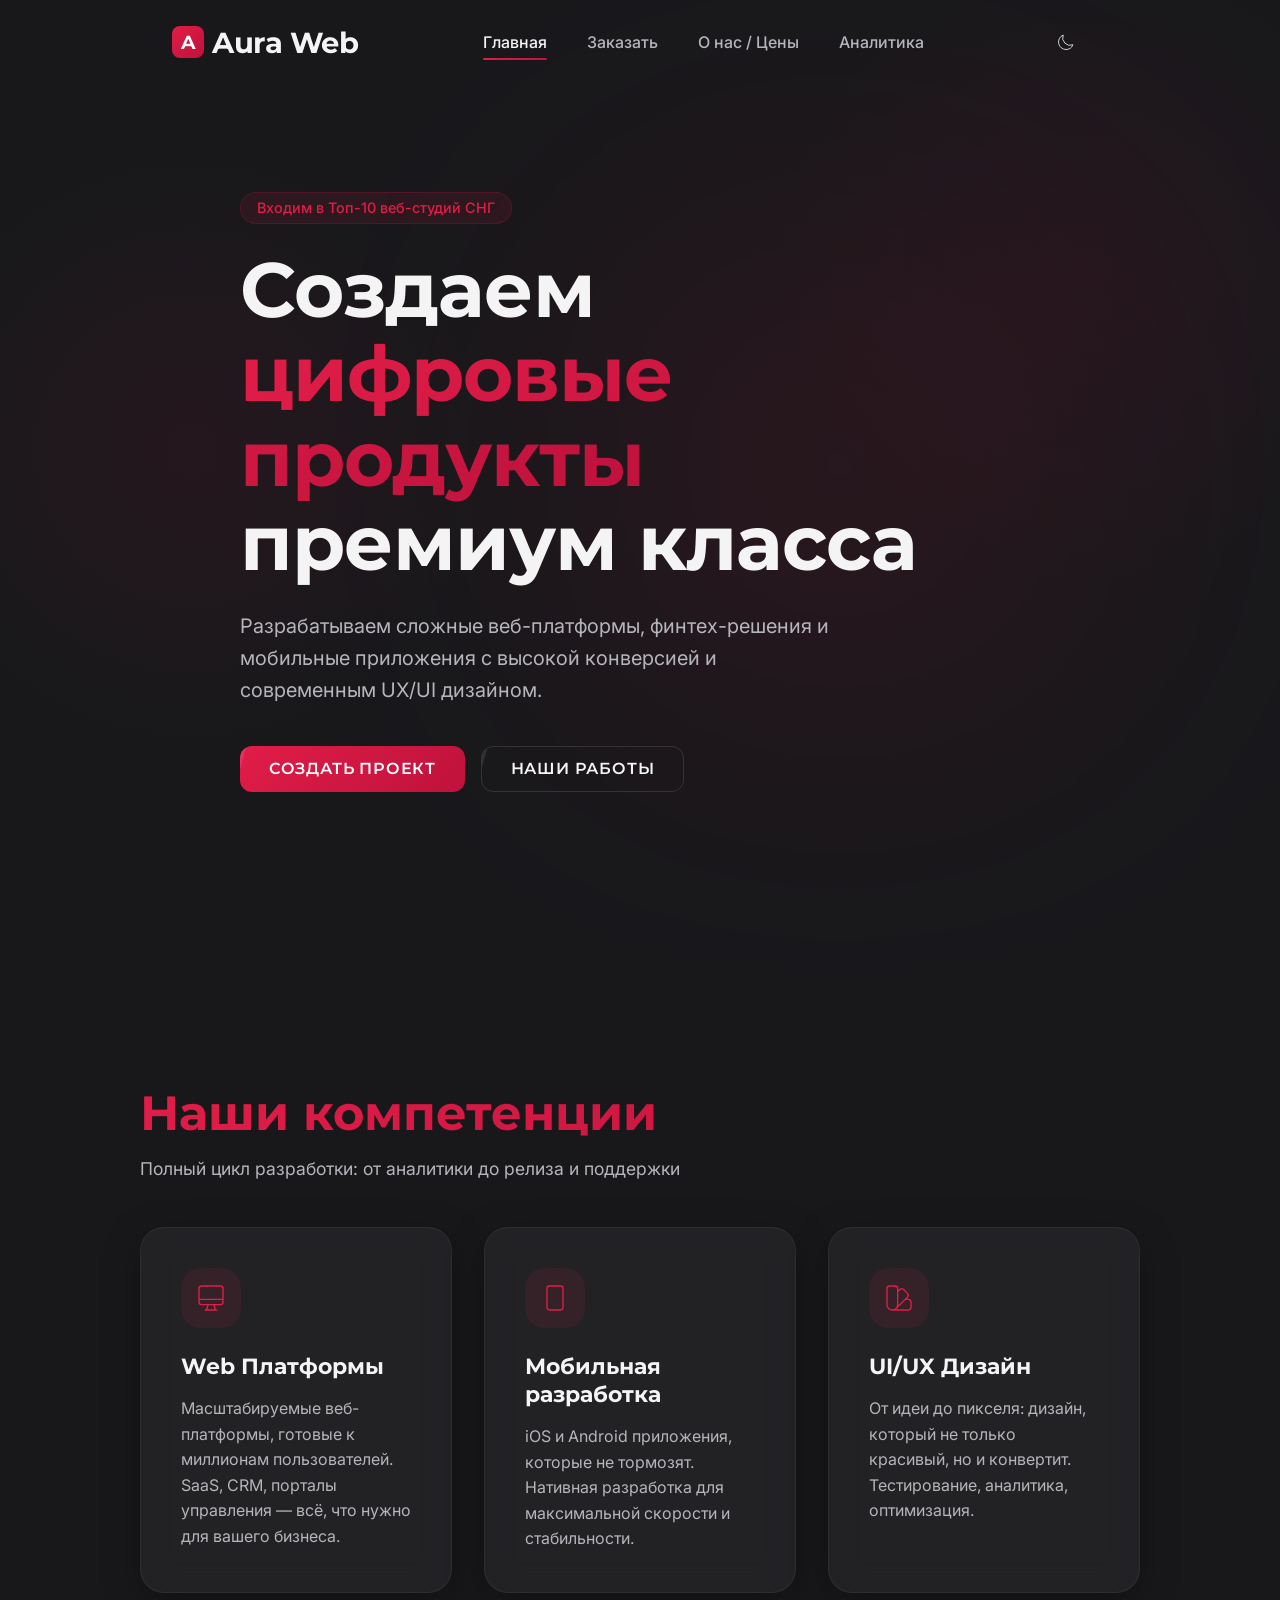
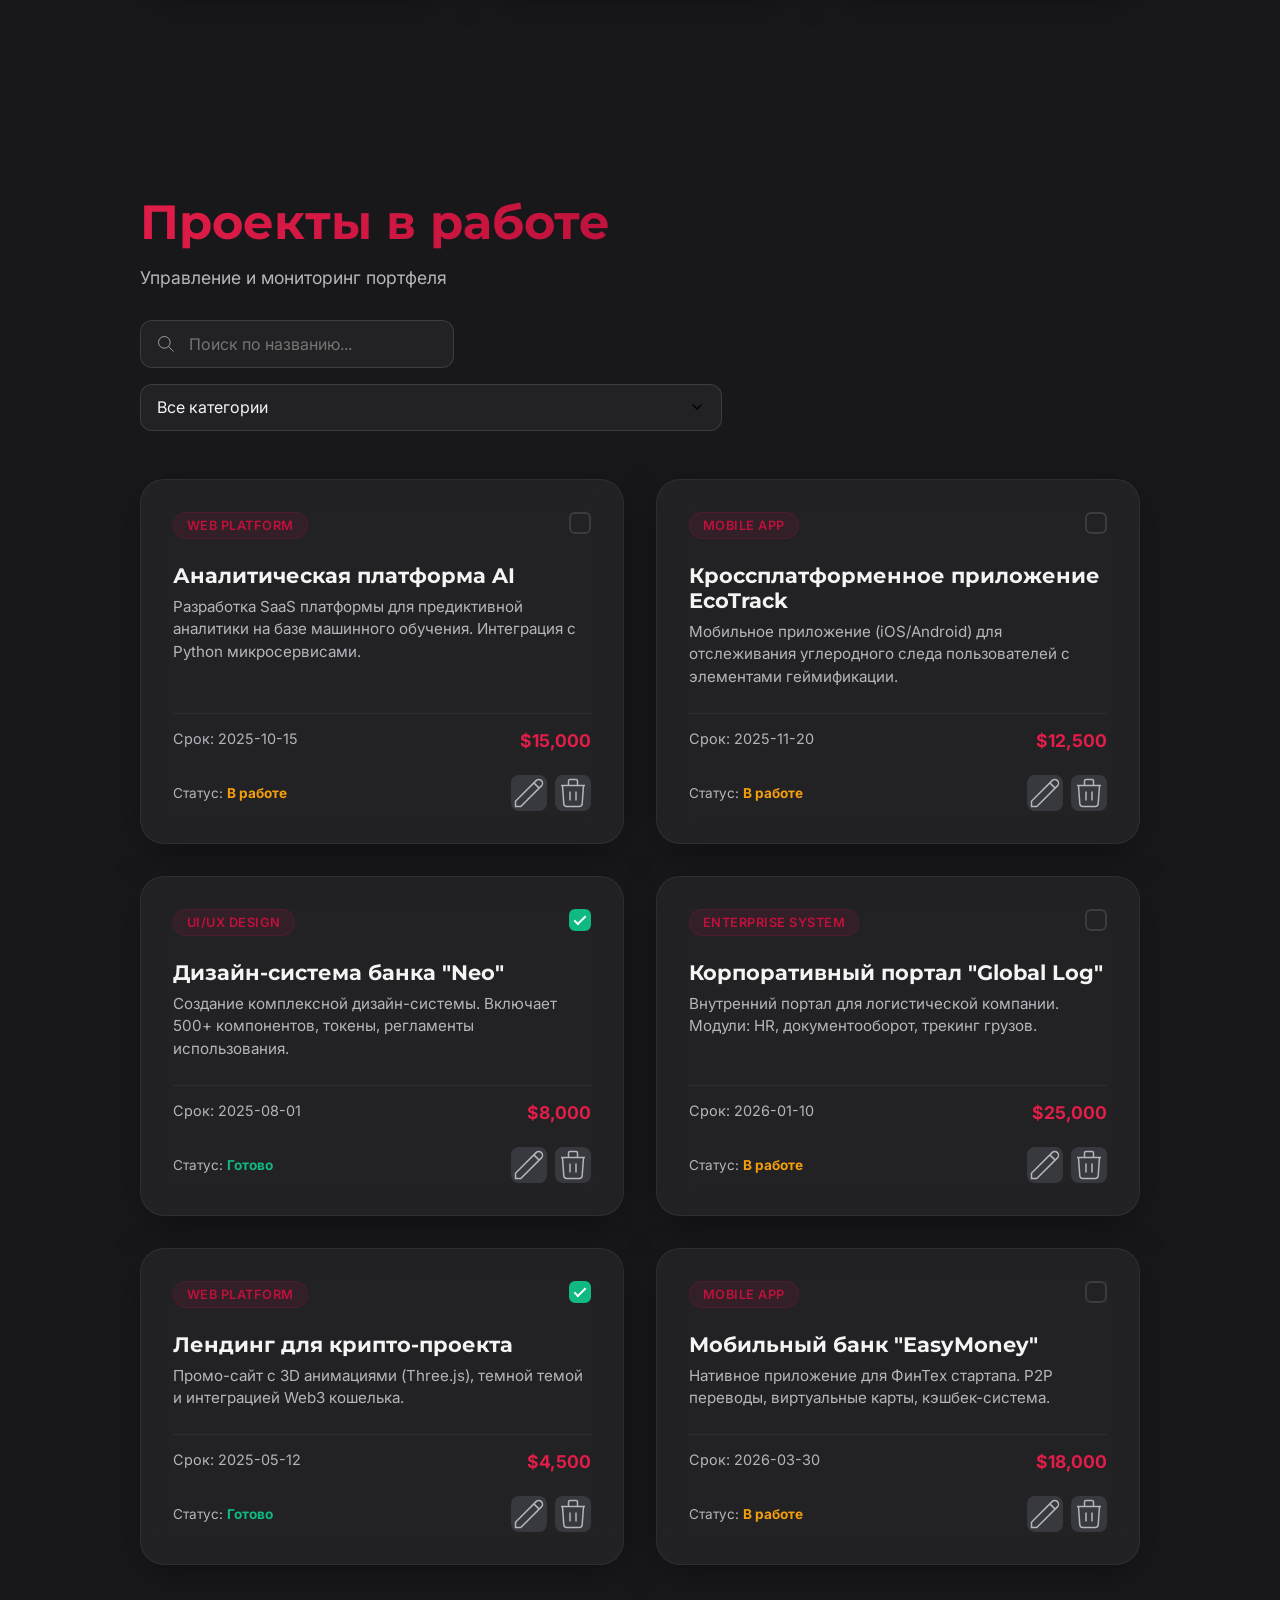
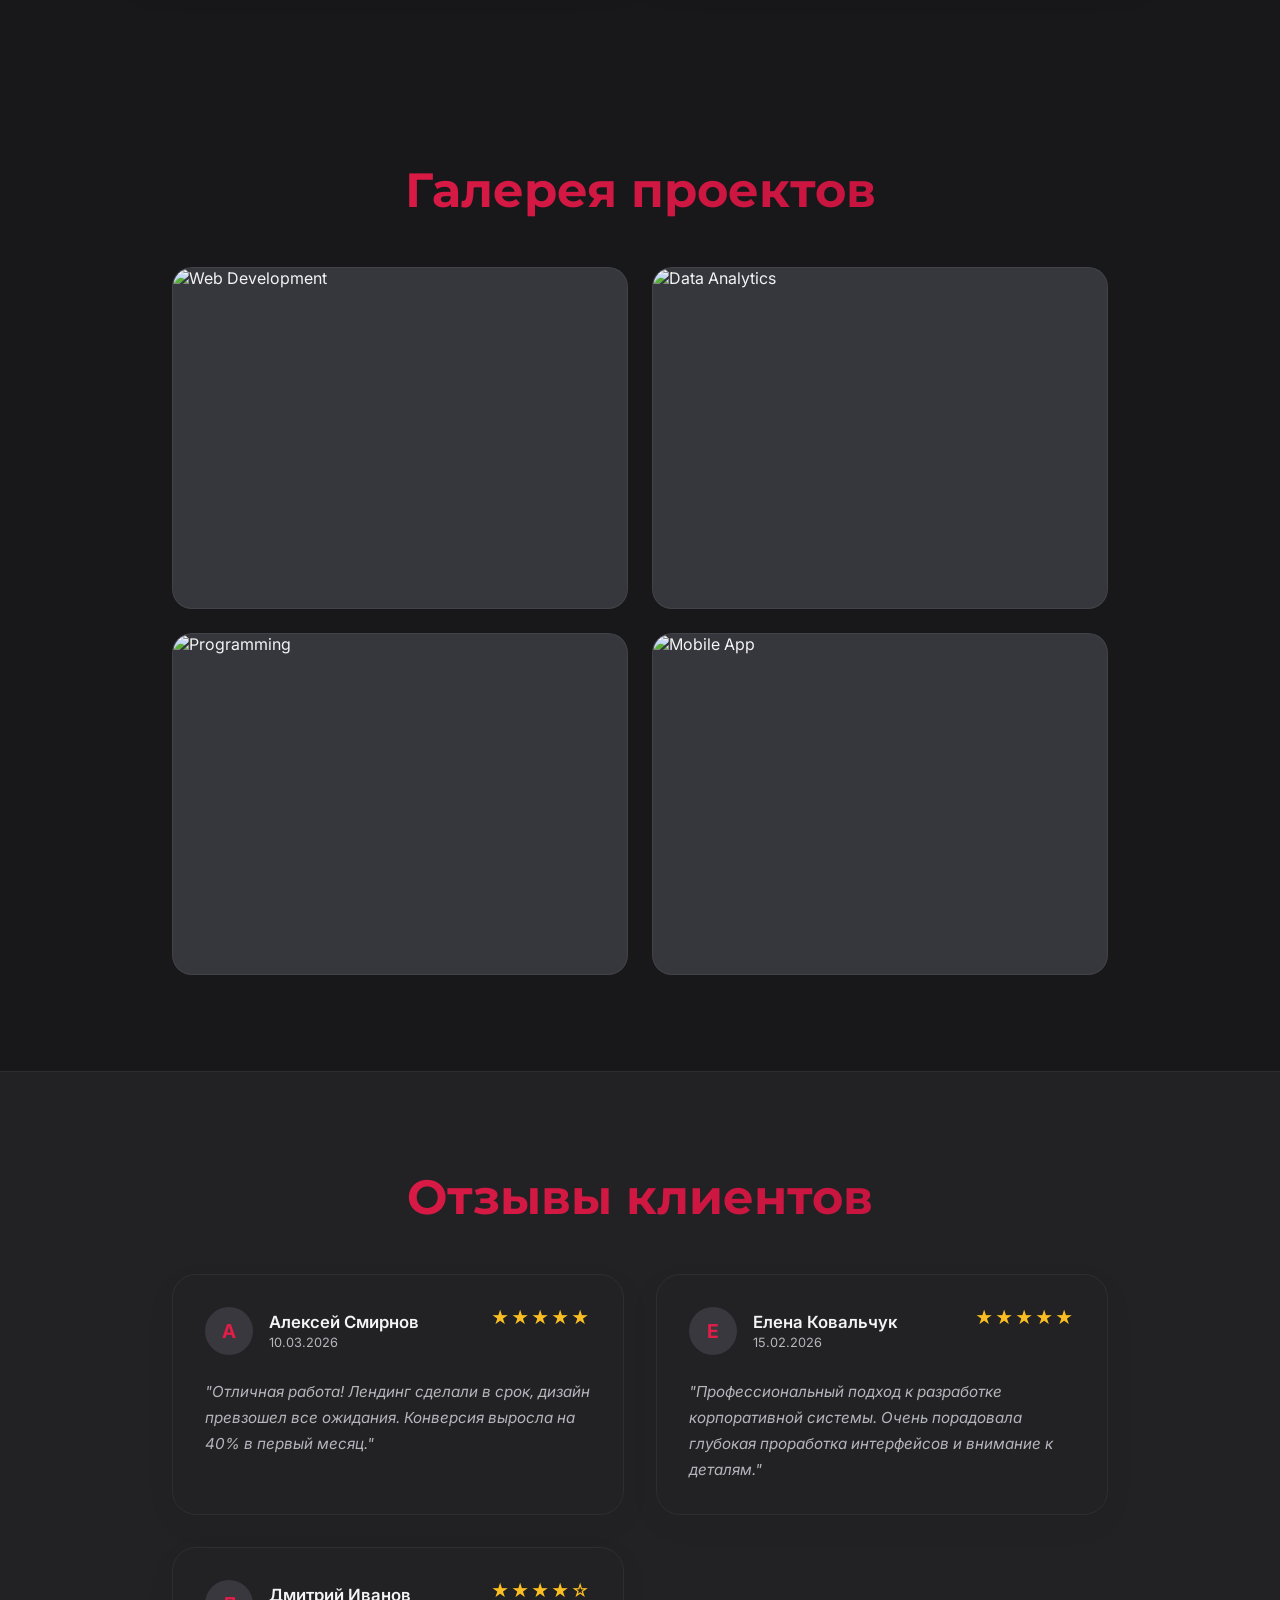
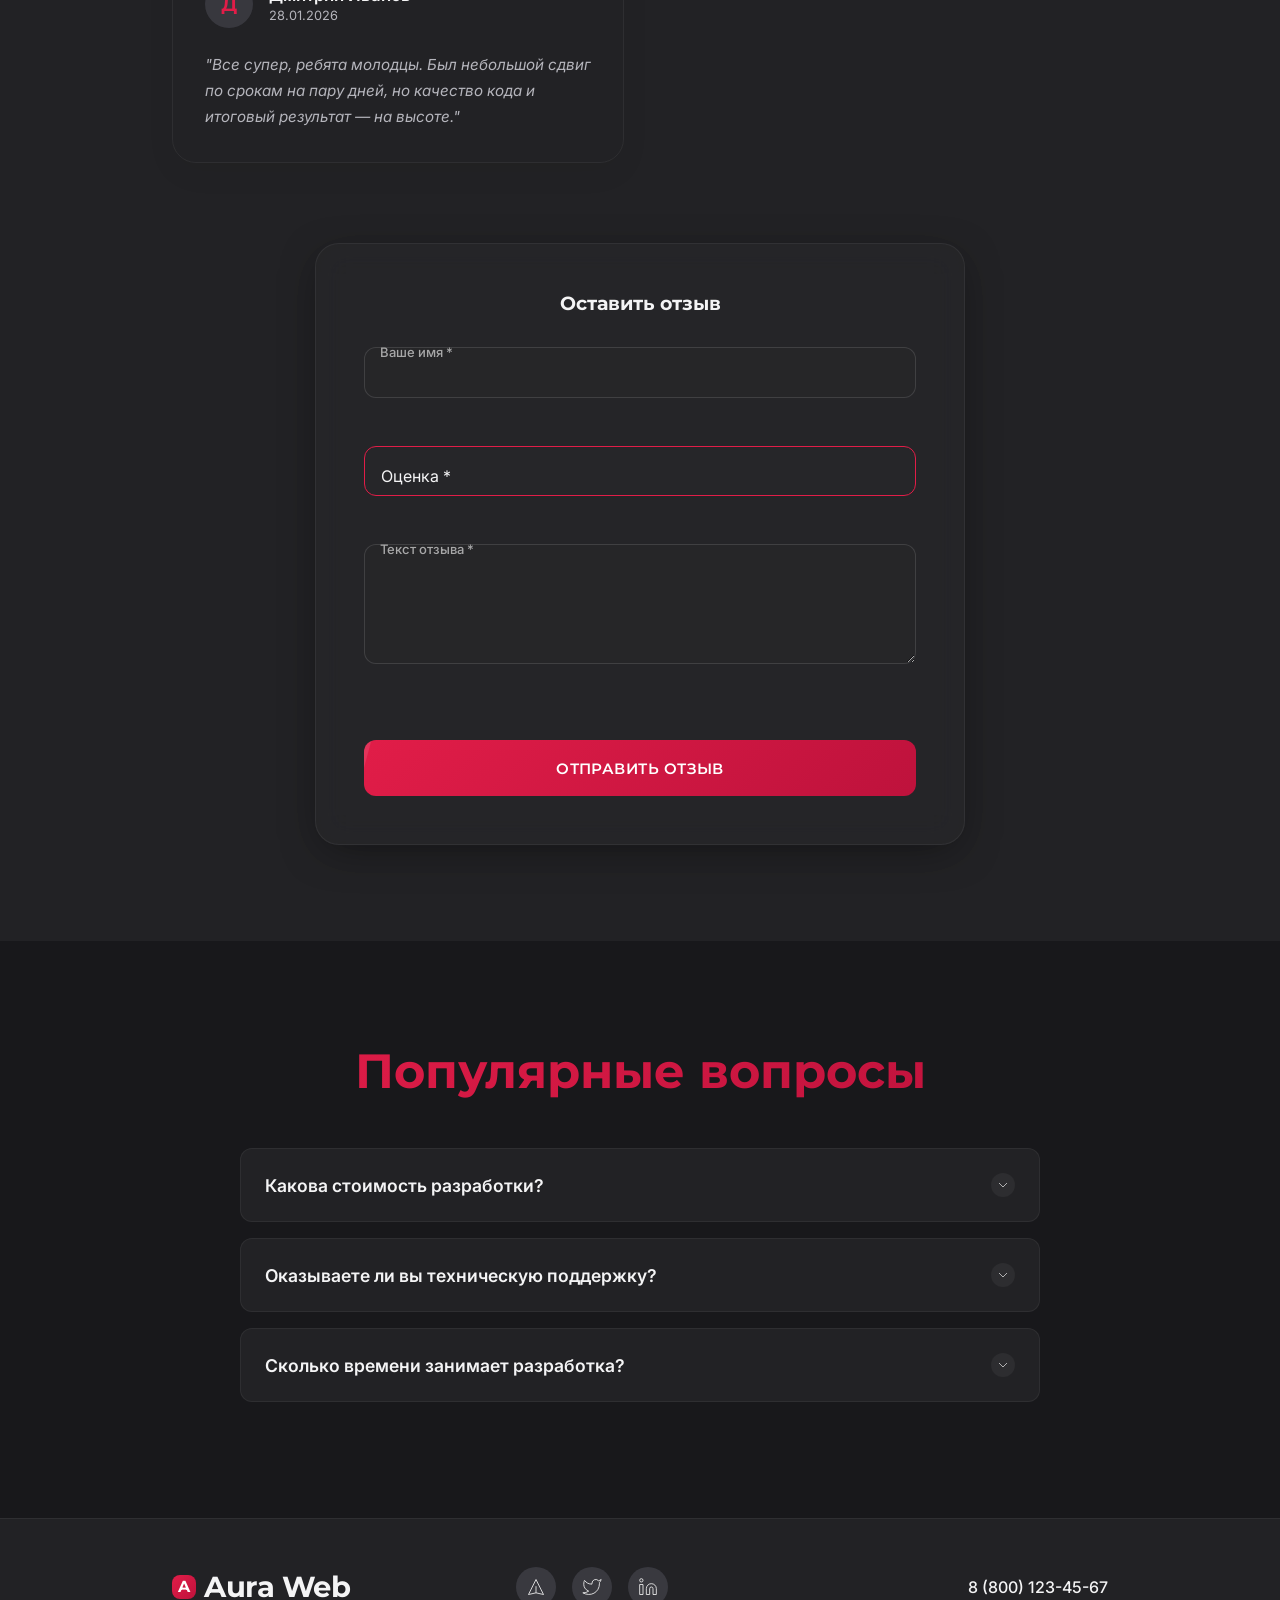
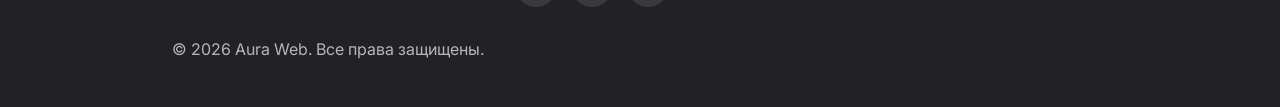
==== commit 270ab039: "изменения" ====
--- a/index.html
+++ b/index.html
@@ -2,27 +2,38 @@
 <html lang="ru" data-theme="dark">
 
 <head>
+    <!-- Meta -->
     <meta charset="UTF-8">
     <meta name="viewport" content="width=device-width, initial-scale=1.0">
+
+    <!-- Fonts -->
     <link rel="preconnect" href="https://fonts.googleapis.com">
     <link rel="preconnect" href="https://fonts.gstatic.com" crossorigin>
     <link
         href="https://fonts.googleapis.com/css2?family=Inter:wght@400;500;600&family=Montserrat:wght@600;700&display=swap"
         rel="stylesheet">
+
+    <!-- SEO -->
     <title>Aura Web - Корпоративные решения</title>
+    <meta name="description" content="Aura Web — премиальная разработка корпоративных сайтов и приложений.">
+    <meta property="og:title" content="Aura Web - Корпоративные решения">
+    <meta property="og:description" content="Aura Web — премиальная разработка корпоративных сайтов и приложений.">
+
+    <!-- Styles -->
     <link rel="stylesheet" href="css/variables.css">
     <link rel="stylesheet" href="css/base.css">
     <link rel="stylesheet" href="css/layout.css">
     <link rel="stylesheet" href="css/components.css">
     <link rel="stylesheet" href="css/pages.css">
     <link rel="stylesheet" href="css/responsive.css">
-    <meta name="description" content="Aura Web — премиальная разработка корпоративных сайтов и приложений.">
-    <meta property="og:title" content="Aura Web - Корпоративные решения">
-    <meta property="og:description" content="Aura Web — премиальная разработка корпоративных сайтов и приложений.">
-    <link rel="icon" type="image/svg+xml" href="[data-uri]">
+
+    <!-- Favicon -->
+    <link rel="icon" type="image/svg+xml"
+        href="[data-uri]">
 </head>
 
 <body>
+    <!-- Header -->
     <header class="header" id="header">
         <div class="container header__container">
             <a href="index.html" class="logo">
@@ -33,8 +44,7 @@
             <nav class="nav">
                 <ul class="nav__list" id="nav-list">
                     <li><a href="index.html" class="nav__link nav__link--active">Главная</a></li>
-                    <li><a href="#services" class="nav__link">Услуги</a></li>
-                    <li><a href="#portfolio" class="nav__link">Портфолио</a></li>
+                    <li><a href="pages/form.html" class="nav__link">Заказать</a></li>
                     <li><a href="pages/about.html" class="nav__link">О нас / Цены</a></li>
                     <li><a href="pages/stats.html" class="nav__link">Аналитика</a></li>
                 </ul>
@@ -56,14 +66,14 @@
     <main>
         <!-- HERO SECTION -->
         <section id="home" class="hero container">
-            <div class="hero__content animate-on-scroll">
+            <div class="hero__content animate-on-scroll centered-block-left">
                 <div class="hero__badge">Входим в Топ-10 веб-студий СНГ</div>
                 <h1 class="hero__title">Создаем <span>цифровые продукты</span> премиум класса</h1>
                 <p class="hero__desc">Разрабатываем сложные веб-платформы, финтех-решения и мобильные приложения с
                     высокой конверсией и современным UX/UI дизайном.</p>
                 <div class="hero__actions">
                     <a href="pages/form.html" class="btn btn--primary">Создать проект</a>
-                    <a href="#portfolio" class="btn btn--outline">Наши работы</a>
+                    <a href="pages/about.html" class="btn btn--outline">Наши работы</a>
                 </div>
             </div>
         </section>
@@ -81,7 +91,7 @@
                         </svg>
                     </div>
                     <h3>Web Платформы</h3>
-                    <p>Проектируем высоконагруженные серверные архитектуры, SaaS платформы и корпоративные порталы.</p>
+                    <p>Масштабируемые веб-платформы, готовые к миллионам пользователей. SaaS, CRM, порталы управления — всё, что нужно для вашего бизнеса.</p>
                 </div>
 
                 <div class="service-card glass animate-on-scroll">
@@ -91,7 +101,7 @@
                         </svg>
                     </div>
                     <h3>Мобильная разработка</h3>
-                    <p>Нативные iOS и Android приложения. Кроссплатформенная разработка с идеальной производительностью.
+                    <p>iOS и Android приложения, которые не тормозят. Нативная разработка для максимальной скорости и стабильности.
                     </p>
                 </div>
 
@@ -102,7 +112,7 @@
                         </svg>
                     </div>
                     <h3>UI/UX Дизайн</h3>
-                    <p>Проектирование пользовательского опыта и создание визуальных концепций, которые продают.</p>
+                    <p>От идеи до пикселя: дизайн, который не только красивый, но и конвертит. Тестирование, аналитика, оптимизация.</p>
                 </div>
             </div>
         </section>
@@ -120,7 +130,8 @@
                         <svg fill="none" stroke="currentColor" viewBox="0 0 24 24">
                             <use href="media/icons/search.svg#search"></use>
                         </svg>
-                        <input type="text" id="search-input" class="form__input" placeholder="Поиск по названию..." aria-label="Поиск по названию проекта">
+                        <input type="text" id="search-input" class="form__input" placeholder="Поиск по названию..."
+                            aria-label="Поиск по названию проекта">
                     </div>
 
                     <select id="category-filter" class="form__input" aria-label="Фильтровать проекты по категории">
@@ -142,43 +153,6 @@
             </div>
         </section>
 
-        <!-- PARTNERS SECTION -->
-        <section class="partners animate-on-scroll">
-            <h2 class="section-title text-center">Нам доверяют</h2>
-            <div class="partners-grid container">
-                <a href="#" class="partner-logo" rel="noopener">
-                    <svg fill="currentColor" viewBox="0 0 24 24">
-                        <use href="media/icons/acme.svg#acme"></use>
-                    </svg>
-                    Acme Corp
-                </a>
-                <a href="#" class="partner-logo" rel="noopener">
-                    <svg fill="currentColor" viewBox="0 0 24 24">
-                        <use href="media/icons/globaltech.svg#globaltech"></use>
-                    </svg>
-                    GlobalTech
-                </a>
-                <a href="#" class="partner-logo" rel="noopener">
-                    <svg fill="currentColor" viewBox="0 0 24 24">
-                        <use href="media/icons/innovate.svg#innovate"></use>
-                    </svg>
-                    Innovate Ltd
-                </a>
-                <a href="#" class="partner-logo" rel="noopener">
-                    <svg fill="none" stroke="currentColor" stroke-width="2" viewBox="0 0 24 24">
-                        <use href="media/icons/studiox.svg#studiox"></use>
-                    </svg>
-                    StudioX
-                </a>
-                <a href="#" class="partner-logo" rel="noopener">
-                    <svg fill="currentColor" viewBox="0 0 24 24">
-                        <use href="media/icons/nexus.svg#nexus"></use>
-                    </svg>
-                    Nexus
-                </a>
-            </div>
-        </section>
-
         <!-- GALLERY SECTION -->
         <section class="gallery animate-on-scroll">
             <div class="container">
@@ -186,7 +160,8 @@
                 <div class="gallery-grid" id="gallery-grid">
                     <div class="gallery-item">
                         <img src="https://images.unsplash.com/photo-1498050108023-c5249f4df085?w=500&h=400&fit=crop&fm=webp"
-                            alt="Web Development" class="gallery-img" loading="lazy" width="500" height="400" crossorigin="anonymous">
+                            alt="Web Development" class="gallery-img" loading="lazy" width="500" height="400"
+                            crossorigin="anonymous">
                         <div class="gallery-overlay">
                             <h3 class="gallery-title">E-commerce Platform</h3>
                             <span class="gallery-cat">Web Разработка</span>
@@ -194,7 +169,8 @@
                     </div>
                     <div class="gallery-item">
                         <img src="https://images.unsplash.com/photo-1551288049-bebda4e38f71?w=500&h=400&fit=crop&fm=webp"
-                            alt="Data Analytics" class="gallery-img" loading="lazy" width="500" height="400" crossorigin="anonymous">
+                            alt="Data Analytics" class="gallery-img" loading="lazy" width="500" height="400"
+                            crossorigin="anonymous">
                         <div class="gallery-overlay">
                             <h3 class="gallery-title">CRM System</h3>
                             <span class="gallery-cat">Корпоративные системы</span>
@@ -202,7 +178,8 @@
                     </div>
                     <div class="gallery-item">
                         <img src="https://images.unsplash.com/photo-1517694712202-14dd9538aa97?w=500&h=400&fit=crop&fm=webp"
-                            alt="Programming" class="gallery-img" loading="lazy" width="500" height="400" crossorigin="anonymous">
+                            alt="Programming" class="gallery-img" loading="lazy" width="500" height="400"
+                            crossorigin="anonymous">
                         <div class="gallery-overlay">
                             <h3 class="gallery-title">SaaS Dashboard</h3>
                             <span class="gallery-cat">Web Платформы</span>
@@ -210,7 +187,8 @@
                     </div>
                     <div class="gallery-item">
                         <img src="https://images.unsplash.com/photo-1526498460520-4c246339dccb?w=500&h=400&fit=crop&fm=webp"
-                            alt="Mobile App" class="gallery-img" loading="lazy" width="500" height="400" crossorigin="anonymous">
+                            alt="Mobile App" class="gallery-img" loading="lazy" width="500" height="400"
+                            crossorigin="anonymous">
                         <div class="gallery-overlay">
                             <h3 class="gallery-title">Fintech App</h3>
                             <span class="gallery-cat">Мобильные приложения</span>
@@ -237,7 +215,8 @@
                             <label for="review-name">Ваше имя *</label>
                         </div>
                         <div class="input-float">
-                            <select id="review-rating" class="form__input form__select" required aria-label="Выберите оценку">
+                            <select id="review-rating" class="form__input form__select" required
+                                aria-label="Выберите оценку">
                                 <option value="" disabled selected>Оценка *</option>
                                 <option value="5">⭐⭐⭐⭐⭐ (5/5)</option>
                                 <option value="4">⭐⭐⭐⭐ (4/5)</option>
@@ -264,8 +243,8 @@
 
             <div class="accordion">
                 <div class="accordion-item">
-                    <button class="accordion-header">
-                        Как формируется стоимость проекта?
+                    <button class="accordion-header" type="button">
+                        Какова стоимость разработки?
                         <span class="accordion-icon"><svg fill="none" stroke="currentColor" viewBox="0 0 24 24"
                                 width="16">
                                 <use href="media/icons/chevron-down.svg#chevron-down"></use>
@@ -273,14 +252,13 @@
                     </button>
                     <div class="accordion-content">
                         <div class="accordion-content-inner">
-                            Стоимость зависит от сложности логики, количества интеграций, платформы и сроков. Вы можете
-                            воспользоваться нашим калькулятором на странице "О нас" для предварительной оценки.
+                            Стоимость включает разработку (€50–150/час), дизайн, тестирование, дeплойка и поддержку. Минимальный проект начинается с $500. Используйте наш калькулятор для расчета — результат за 1 минуту.
                         </div>
                     </div>
                 </div>
 
                 <div class="accordion-item">
-                    <button class="accordion-header">
+                    <button class="accordion-header" type="button">
                         Оказываете ли вы техническую поддержку?
                         <span class="accordion-icon"><svg fill="none" stroke="currentColor" viewBox="0 0 24 24"
                                 width="16">
@@ -296,8 +274,8 @@
                 </div>
 
                 <div class="accordion-item">
-                    <button class="accordion-header">
-                        Возможно ли внести изменения в живой проект?
+                    <button class="accordion-header" type="button">
+                        Сколько времени занимает разработка?
                         <span class="accordion-icon"><svg fill="none" stroke="currentColor" viewBox="0 0 24 24"
                                 width="16">
                                 <use href="media/icons/chevron-down.svg#chevron-down"></use>
@@ -305,8 +283,7 @@
                     </button>
                     <div class="accordion-content">
                         <div class="accordion-content-inner">
-                            Конечно. Воспользуйтесь панелью управления выше: нажмите "Редактировать" на карточке
-                            проекта, чтобы обновить описание, бюджет или статус прямо на лету!
+                            Лендинг: 1–2 недели. Корпоративный сайт: 3–4 недели. Интернет-магазин: 4–8 недель. SaaS платформа: 8–16 недель. Сроки зависят от загруженности команды и сложности проекта.
                         </div>
                     </div>
                 </div>
@@ -314,6 +291,7 @@
         </section>
     </main>
 
+    <!-- Footer -->
     <footer class="footer">
         <div class="container footer__container">
             <a href="index.html" class="logo">
@@ -322,16 +300,16 @@
             </a>
 
             <div class="socials">
-                <a href="#" class="social-link" rel="noopener" aria-label="Telegram"><svg fill="none" stroke="currentColor"
-                        viewBox="0 0 24 24" width="20">
+                <a href="#" class="social-link" rel="noopener" aria-label="Telegram"><svg fill="none"
+                        stroke="currentColor" viewBox="0 0 24 24" width="20">
                         <use href="media/icons/telegram.svg#telegram"></use>
                     </svg></a>
-                <a href="#" class="social-link" rel="noopener" aria-label="Twitter"><svg fill="none" stroke="currentColor"
-                        viewBox="0 0 24 24" width="20">
+                <a href="#" class="social-link" rel="noopener" aria-label="Twitter"><svg fill="none"
+                        stroke="currentColor" viewBox="0 0 24 24" width="20">
                         <use href="media/icons/twitter.svg#twitter"></use>
                     </svg></a>
-                <a href="#" class="social-link" rel="noopener" aria-label="LinkedIn"><svg fill="none" stroke="currentColor"
-                        viewBox="0 0 24 24" width="20">
+                <a href="#" class="social-link" rel="noopener" aria-label="LinkedIn"><svg fill="none"
+                        stroke="currentColor" viewBox="0 0 24 24" width="20">
                         <use href="media/icons/linkedin.svg#linkedin"></use>
                     </svg></a>
             </div>
@@ -349,7 +327,7 @@
         <div class="modal">
             <div class="modal__header">
                 <h2>Редактирование проекта</h2>
-                <button class="btn-close" id="close-modal">&times;</button>
+                <button class="btn-close" id="close-modal" type="button" aria-label="Закрыть окно">&times;</button>
             </div>
             <form id="edit-form" class="form-grid">
                 <input type="hidden" id="edit-id">
@@ -390,6 +368,7 @@
     <!-- TOAST CONTAINER -->
     <div class="toast-container" id="toast-container"></div>
 
+    <!-- Scripts -->
     <script src="js/storage.js"></script>
     <script src="js/reviews.js"></script>
     <script src="js/main.js"></script>
--- a/css/layout.css
+++ b/css/layout.css
@@ -47,6 +47,7 @@
     justify-content: space-between;
     align-items: center;
     gap: 1rem;
+    position: relative;
 }
 
 .header__actions {
--- a/css/components.css
+++ b/css/components.css
@@ -20,7 +20,7 @@
 }
 
 .btn::before {
-    content: '';
+     content: "";
     position: absolute;
     top: 0;
     left: 0;
@@ -39,11 +39,9 @@
 .btn--primary {
     background: var(--accent-gradient);
     color: white;
-    box-shadow: 0 4px 15px rgba(225, 29, 72, 0.3);
 }
 
 .btn--primary:hover {
-    box-shadow: 0 6px 25px rgba(225, 29, 72, 0.5);
     transform: translateY(-2px);
 }
 
@@ -119,6 +117,11 @@
     gap: 1rem;
     margin-top: 1rem;
     width: 100%;
+    padding: 1rem;
+    background: rgba(255, 255, 255, 0.1);
+    backdrop-filter: blur(12px);
+    border-radius: var(--radius-md);
+    border: 1px solid rgba(255, 255, 255, 0.15);
 }
 
 .modal__actions .btn {
@@ -241,7 +244,7 @@
 .input-float label {
     position: absolute;
     left: 1rem;
-    top: 1rem;
+    top: -3px;
     color: rgba(255, 255, 255, 0.6);
     font-family: 'Inter', sans-serif;
     font-size: 13px;
@@ -312,7 +315,7 @@
     border: 1px solid var(--border-strong);
 }
 
-.slider:before {
+.slider::before {
     position: absolute;
     content: "";
     height: 18px;
@@ -324,12 +327,12 @@
     border-radius: 50%;
 }
 
-input:checked+.slider {
+input:checked + .slider {
     background-color: var(--accent-1);
     border-color: var(--accent-1);
 }
 
-input:checked+.slider:before {
+input:checked + .slider::before {
     transform: translateX(20px);
     background-color: white;
 }
@@ -366,16 +369,21 @@
 
 select.form__input {
     padding-left: 1rem;
+    padding-right: 2.5rem;
     appearance: none;
     background-image: url("../media/icons/chevron-down.svg");
     background-repeat: no-repeat;
     background-position: right 1rem center;
     background-size: 1em;
+    text-align: left;
+    text-align-last: left;
+    line-height: 1.25;
 }
 
 select.form__input option {
     background: var(--bg-color);
     color: var(--text-primary);
+    text-align: left;
 }
 
 .form__input:focus {
@@ -497,7 +505,7 @@
 }
 
 /* Range Input Styling */
-input[type=range] {
+input[type="range"] {
     -webkit-appearance: none;
     appearance: none;
     width: 100%;
@@ -505,7 +513,7 @@
     margin: 15px 0;
 }
 
-input[type=range]::-webkit-slider-runnable-track {
+input[type="range"]::-webkit-slider-runnable-track {
     width: 100%;
     height: 6px;
     cursor: pointer;
@@ -513,7 +521,7 @@
     border-radius: 3px;
 }
 
-input[type=range]::-webkit-slider-thumb {
+input[type="range"]::-webkit-slider-thumb {
     height: 20px;
     width: 20px;
     border-radius: 50%;
@@ -522,4 +530,14 @@
     -webkit-appearance: none;
     margin-top: -7px;
     box-shadow: 0 0 10px rgba(225, 29, 72, 0.5);
+}
+
+/* =========================================================================
+      UTILITY CLASSES
+      ========================================================================= */
+.centered-block-left {
+    max-width: 950px;
+    margin-left: auto;
+    margin-right: auto;
+    text-align: left;
 }
--- a/css/pages.css
+++ b/css/pages.css
@@ -4,9 +4,8 @@
 .hero {
     min-height: 100vh;
     display: flex;
-    align-items: center;
-    padding-top: 0;
-    /* Header already pushes it down */
+    align-items: flex-start;
+    padding-top: clamp(90px, 12vh, 140px);
     position: relative;
 }
 
@@ -101,7 +100,6 @@
 }
 
 .service-card:hover {
-    transform: translateY(-10px);
     border-color: var(--accent-1);
 }
 
@@ -172,7 +170,6 @@
 }
 
 .card:hover {
-    transform: translateY(-5px) scale(1.02);
     box-shadow: 0 20px 40px -10px rgba(0, 0, 0, 0.4);
     border-color: rgba(255, 255, 255, 0.2);
 }
@@ -322,8 +319,12 @@
     margin-top: 3rem;
 }
 
+.partners .section-title {
+    font-size: clamp(2.4rem, 4.5vw, 3.4rem);
+}
+
 .partner-logo {
-    font-size: 1.8rem;
+    font-size: clamp(1.9rem, 2.2vw, 2.2rem);
     font-weight: 800;
     color: var(--text-secondary);
     opacity: 0.5;
@@ -336,8 +337,8 @@
 }
 
 .partner-logo svg {
-    width: 32px;
-    height: 32px;
+    width: 36px;
+    height: 36px;
 }
 
 .partner-logo:hover {
@@ -693,6 +694,15 @@
     border-radius: var(--radius-lg);
 }
 
+.calc-card-wrap select.form__input {
+    text-align: center;
+    text-align-last: center;
+}
+
+.calc-card-wrap select.form__input option {
+    text-align: center;
+}
+
 .calc-title {
     font-size: 1.8rem;
     margin-bottom: 2rem;
@@ -755,15 +765,22 @@
 }
 
 .form-page-main .input-float .form__input:not(textarea)+label {
-    top: 50%;
+    top: 0;
     transform: translateY(-50%);
     line-height: 1;
+    font-size: 0.74rem;
+    padding: 0 0.22rem;
+    border-radius: 2px;
+    background: var(--bg-color);
+    box-shadow: 0 0 0 1px var(--bg-color);
+    z-index: 1;
 }
 
 .form-page-main .input-float .form__input:not(textarea):focus+label,
 .form-page-main .input-float .form__input:not(textarea):not(:placeholder-shown)+label {
-    top: 0.3rem;
-    transform: none;
+    top: 0;
+    transform: translateY(-50%);
+    color: rgba(225, 29, 72, 0.88);
 }
 
 .form-page-main .input-float select.form__input,
--- a/css/responsive.css
+++ b/css/responsive.css
@@ -1,37 +1,60 @@
 /* =========================================================================
       RESPONSIVE
       ========================================================================= */
+/* Tablet and small laptops */
 @media (max-width: 768px) {
     .container {
         padding-inline: 24px;
     }
 
     .nav__list {
-        position: fixed;
-        top: 0;
-        left: -100%;
+        position: absolute;
+        top: calc(100% + 24px);
+        right: 24px;
+        left: auto;
         flex-direction: column;
-        justify-content: center;
-        background: var(--bg-color);
-        opacity: 0.98;
-        backdrop-filter: blur(15px);
-        -webkit-backdrop-filter: blur(15px);
-        width: 100%;
-        height: 100vh;
-        padding: 2rem;
-        transition: var(--transition-normal);
-        border: none;
-        z-index: 999;
+        align-items: center;
+        gap: 1rem;
+        background: var(--surface);
+        opacity: 0;
+        visibility: hidden;
+        pointer-events: none;
+        backdrop-filter: blur(30px) saturate(200%);
+        -webkit-backdrop-filter: blur(30px) saturate(200%);
+        width: min(320px, calc(100vw - 48px));
+        max-height: 75vh;
+        overflow-y: auto;
+        padding: 1.1rem;
+        transition: all 0.22s ease;
+        border: 1px solid var(--border-light);
+        border-radius: var(--radius-md);
+        transform: translateY(-8px) scale(0.98);
+        transform-origin: top right;
+        z-index: 1100;
     }
 
     .nav__list.open {
-        left: 0;
+        opacity: 1;
+        visibility: visible;
+        pointer-events: auto;
+        transform: translateY(0) scale(1);
+        backdrop-filter: blur(35px) saturate(210%);
+        -webkit-backdrop-filter: blur(35px) saturate(210%);
     }
 
-    .logo,
-    .header__actions {
-        position: relative;
-        z-index: 1000;
+    /* Делаем фон сплошным при скролле, так как вложенный backdrop-filter не работает */
+    .header.scrolled .nav__list,
+    .header.scrolled .nav__list.open {
+        background: var(--bg-color);
+        backdrop-filter: none;
+        -webkit-backdrop-filter: none;
+        box-shadow: var(--glass-shadow);
+    }
+
+    .nav__list .nav__link {
+        width: 100%;
+        padding: 0.5rem 0;
+        text-align: center;
     }
 
     .theme-toggle {
@@ -97,9 +120,15 @@
     }
 }
 
+/* Mobile phones */
 @media (max-width: 480px) {
     .container {
         padding-inline: 16px;
+    }
+
+    .nav__list {
+        right: 16px;
+        width: calc(100vw - 32px);
     }
 
     .form-grid {
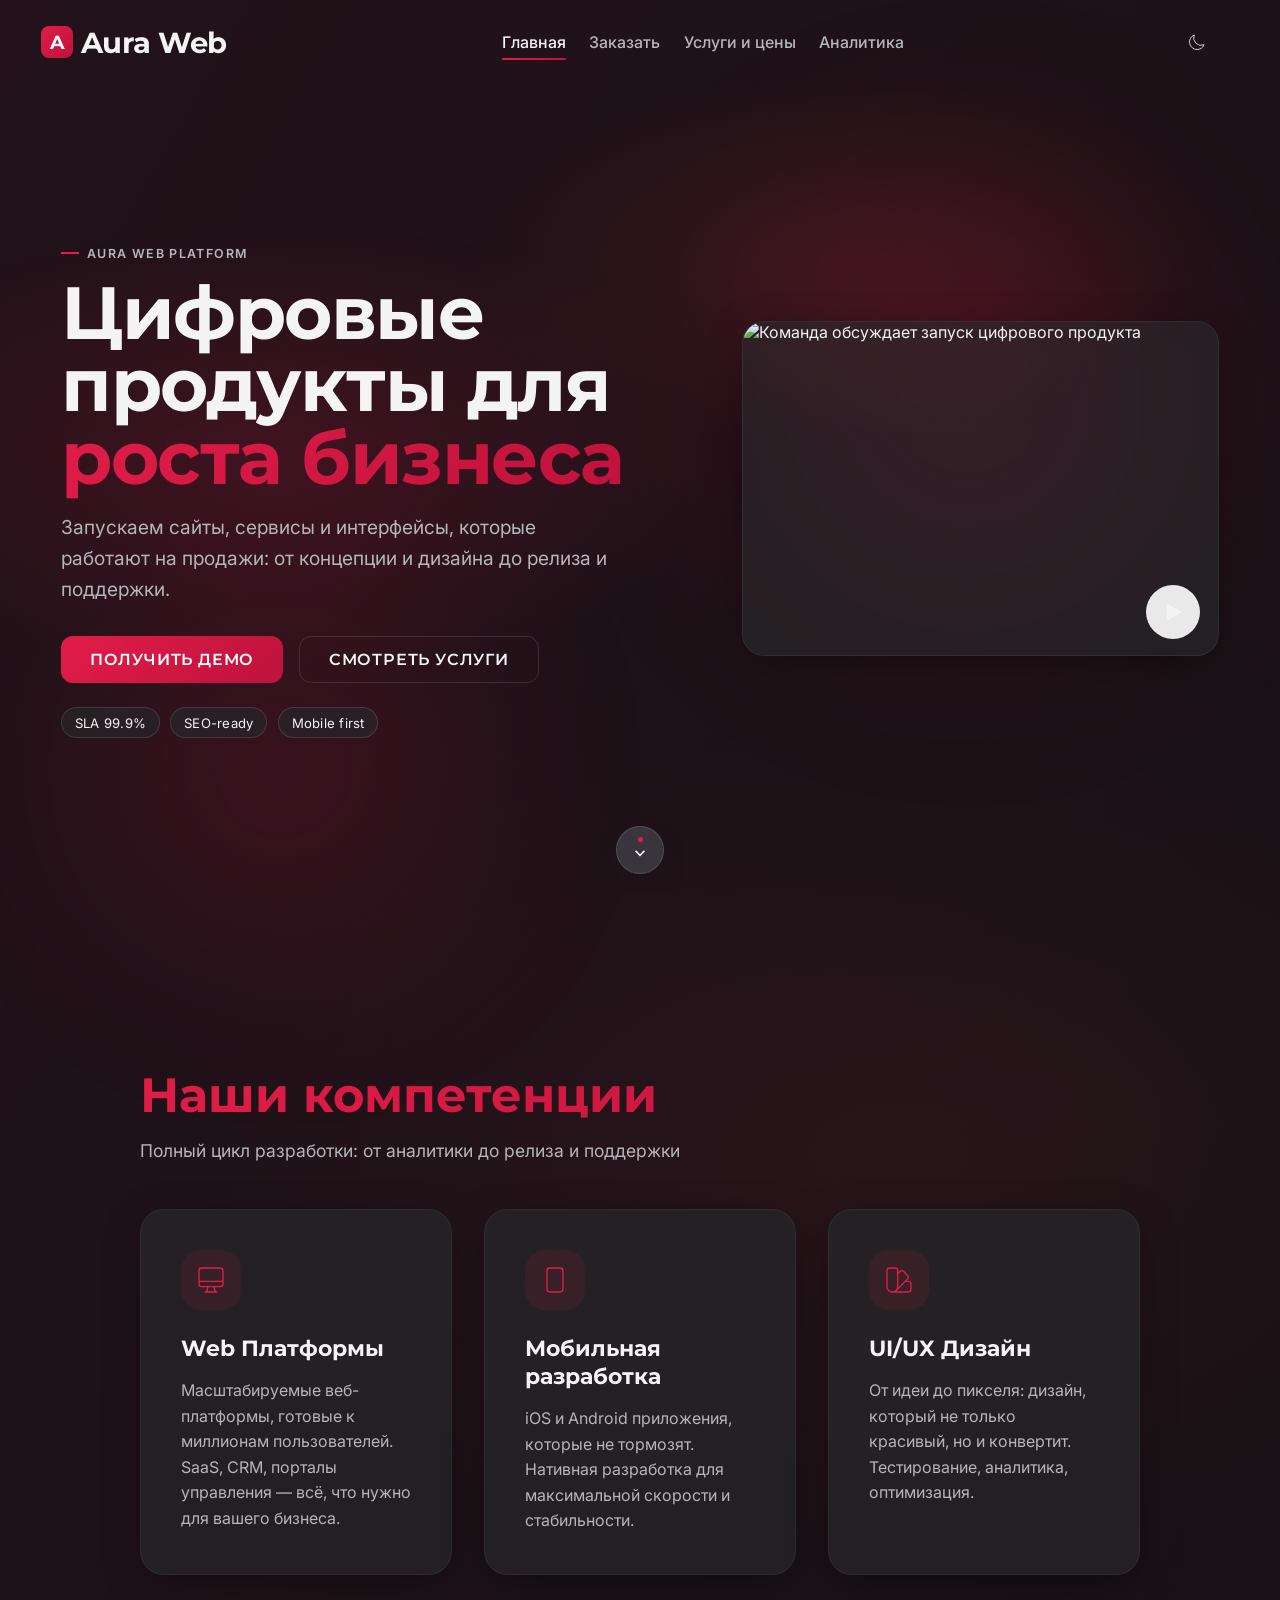
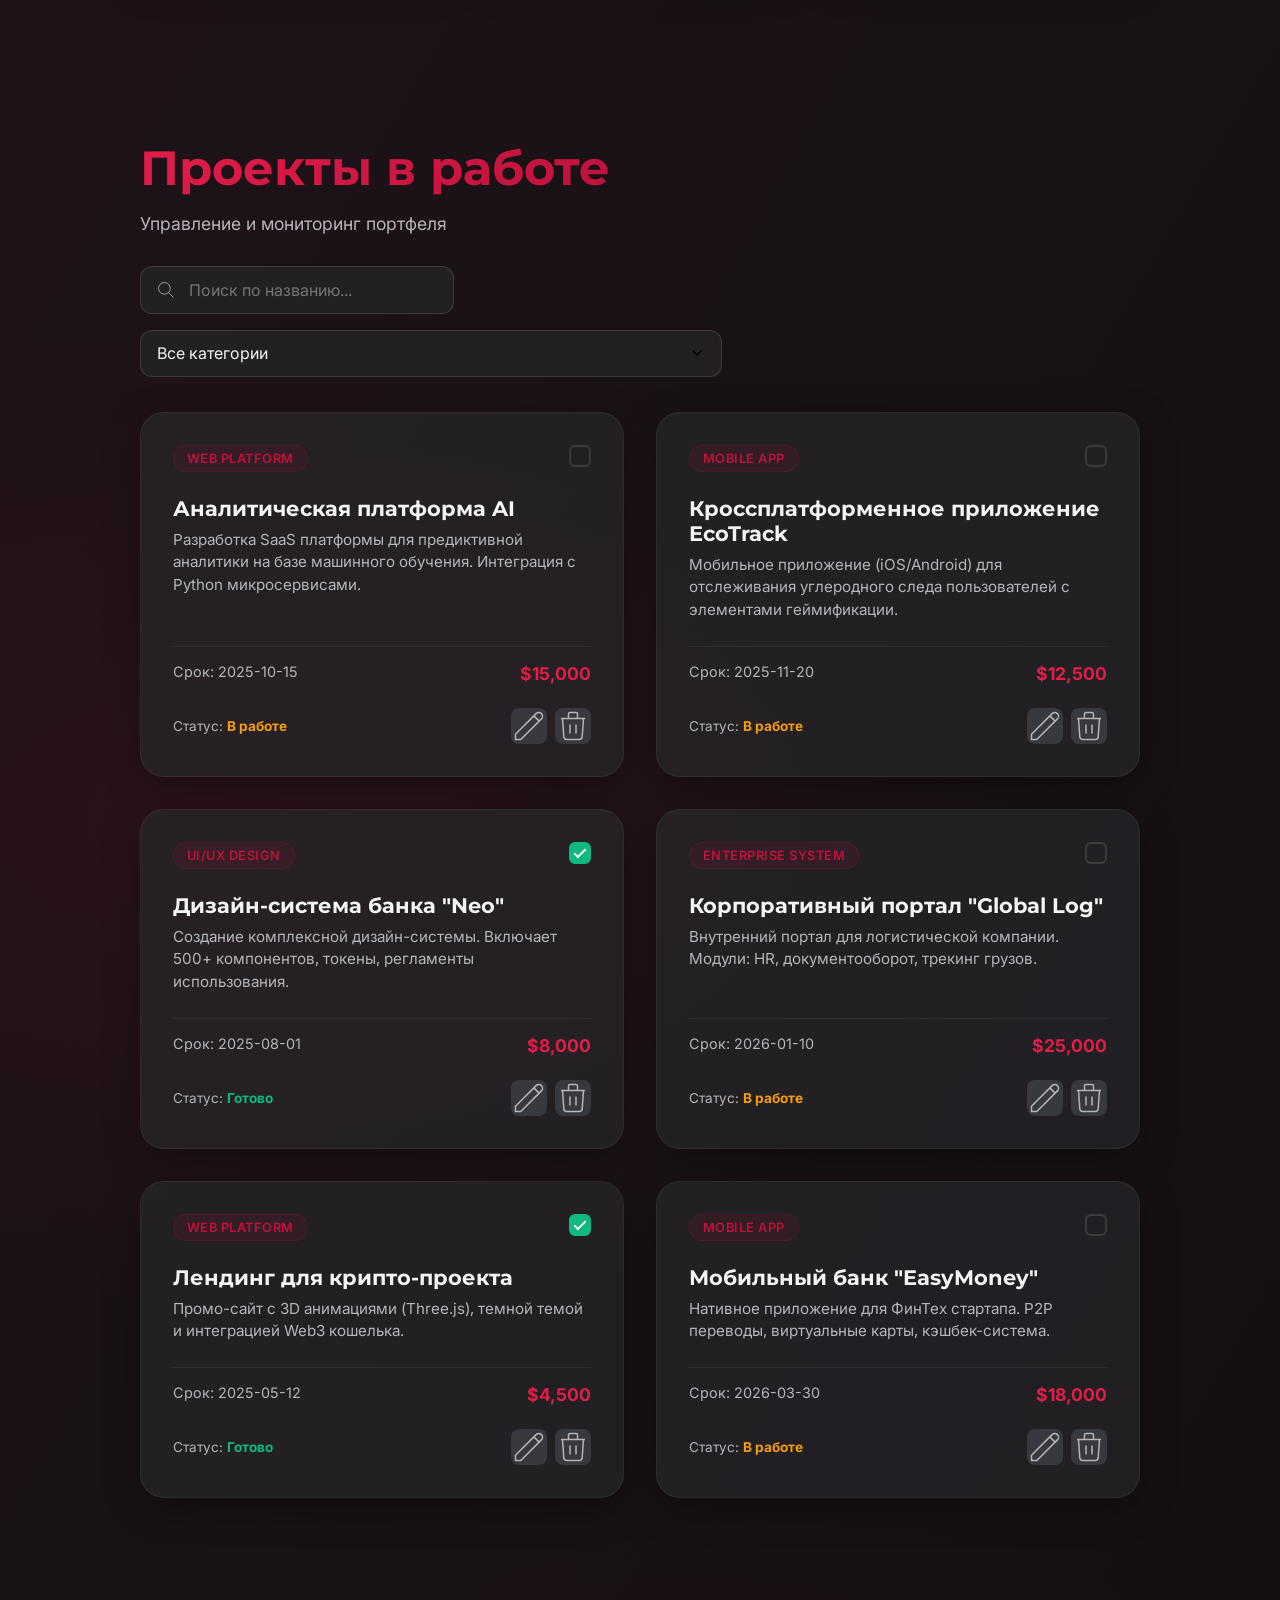
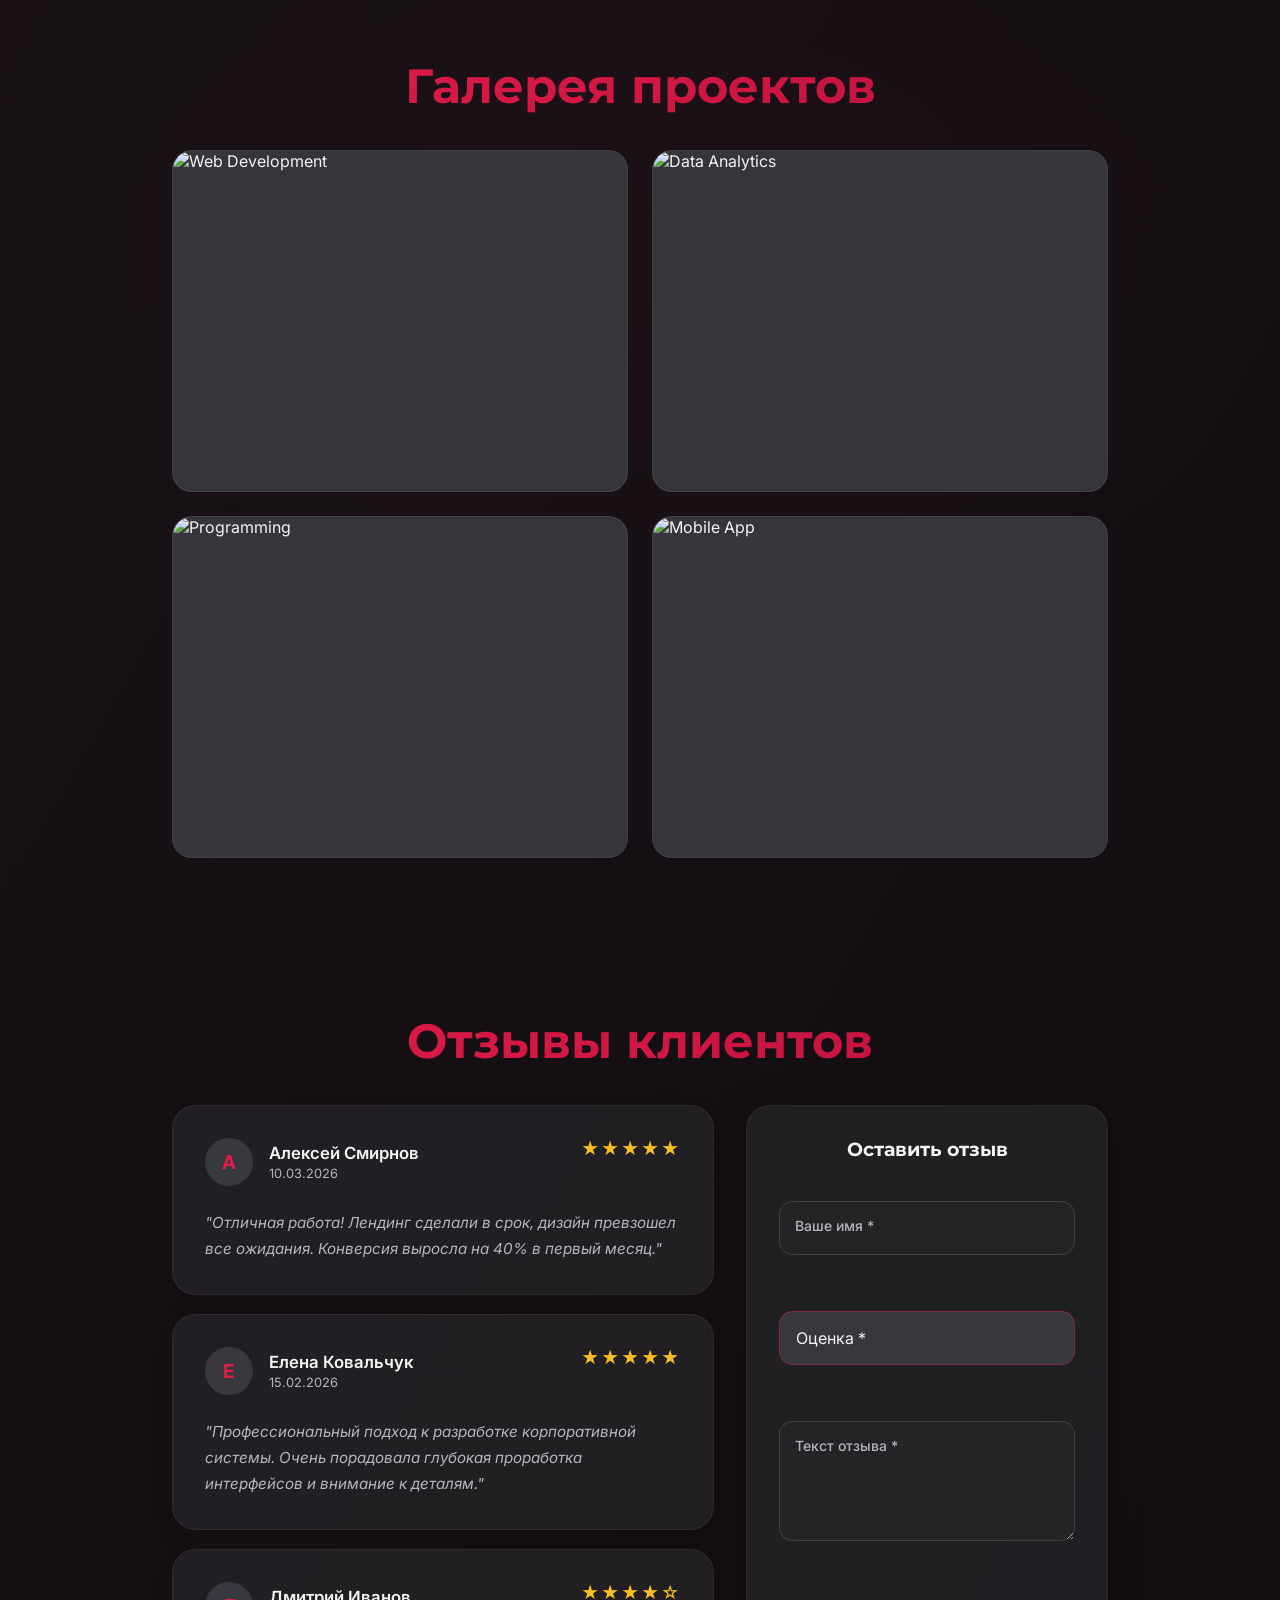
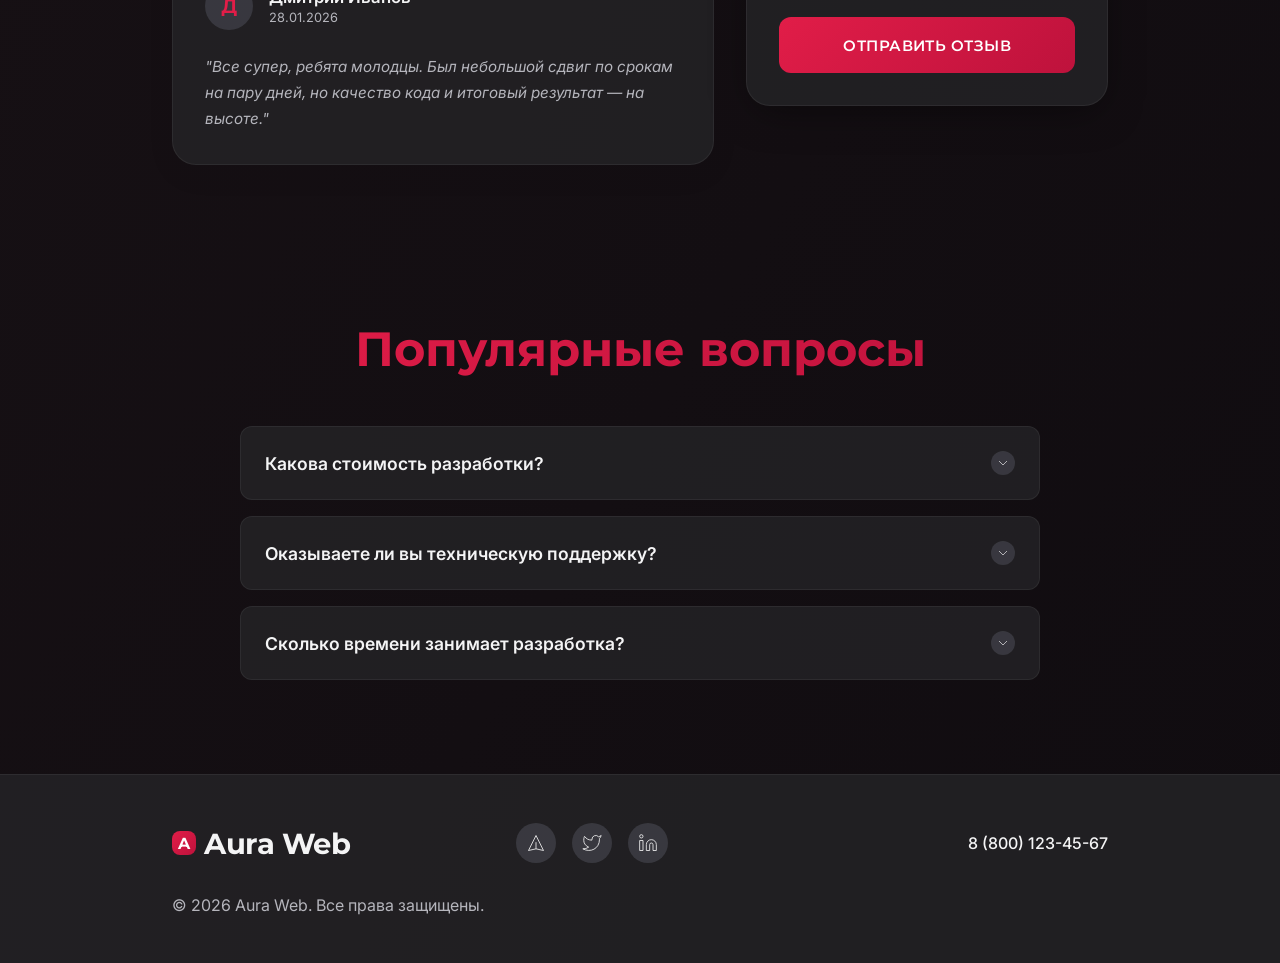
==== commit 0060a25d: "pre-save" ====
--- a/index.html
+++ b/index.html
@@ -15,7 +15,8 @@
 
     <!-- SEO -->
     <title>Aura Web - Корпоративные решения</title>
-    <meta name="description" content="Aura Web — премиальная разработка корпоративных сайтов и приложений.">
+    <meta name="description"
+        content="Профессиональная разработка веб-сайтов, приложений и SaaS платформ. Портфолио, услуги и прямой контакт со студией.">
     <meta property="og:title" content="Aura Web - Корпоративные решения">
     <meta property="og:description" content="Aura Web — премиальная разработка корпоративных сайтов и приложений.">
 
@@ -45,7 +46,7 @@
                 <ul class="nav__list" id="nav-list">
                     <li><a href="index.html" class="nav__link nav__link--active">Главная</a></li>
                     <li><a href="pages/form.html" class="nav__link">Заказать</a></li>
-                    <li><a href="pages/about.html" class="nav__link">О нас / Цены</a></li>
+                    <li><a href="pages/about.html" class="nav__link">Услуги и цены</a></li>
                     <li><a href="pages/stats.html" class="nav__link">Аналитика</a></li>
                 </ul>
             </nav>
@@ -65,16 +66,42 @@
 
     <main>
         <!-- HERO SECTION -->
-        <section id="home" class="hero container">
-            <div class="hero__content animate-on-scroll centered-block-left">
-                <div class="hero__badge">Входим в Топ-10 веб-студий СНГ</div>
-                <h1 class="hero__title">Создаем <span>цифровые продукты</span> премиум класса</h1>
-                <p class="hero__desc">Разрабатываем сложные веб-платформы, финтех-решения и мобильные приложения с
-                    высокой конверсией и современным UX/UI дизайном.</p>
-                <div class="hero__actions">
-                    <a href="pages/form.html" class="btn btn--primary">Создать проект</a>
-                    <a href="pages/about.html" class="btn btn--outline">Наши работы</a>
-                </div>
+        <section id="home" class="hero hero--full">
+            <div class="hero__surface">
+                <div class="hero__grid">
+                    <div class="hero__content animate-on-scroll">
+                        <p class="hero__kicker">AURA WEB PLATFORM</p>
+                        <h1 class="hero__title">Цифровые продукты для <span>роста бизнеса</span></h1>
+                        <p class="hero__desc">Запускаем сайты, сервисы и интерфейсы, которые работают на продажи: от
+                            концепции и дизайна до релиза и поддержки.</p>
+
+                        <div class="hero__actions">
+                            <a href="pages/form.html" class="btn btn--primary">Получить демо</a>
+                            <a href="pages/about.html" class="btn btn--outline">Смотреть услуги</a>
+                        </div>
+
+                        <div class="hero__trust">
+                            <div class="hero__trust-item">SLA 99.9%</div>
+                            <div class="hero__trust-item">SEO-ready</div>
+                            <div class="hero__trust-item">Mobile first</div>
+                        </div>
+                    </div>
+
+                    <div class="hero__media glass animate-on-scroll">
+                        <img src="https://images.unsplash.com/photo-1516321318423-f06f85e504b3?w=1000&h=700&fit=crop&fm=webp"
+                            alt="Команда обсуждает запуск цифрового продукта" loading="eager" width="1000" height="700"
+                            crossorigin="anonymous">
+                        <button class="hero__play" type="button" aria-label="Смотреть презентацию">▶</button>
+                    </div>
+                </div>
+
+                <a href="#services" class="hero__scroll-cue" id="hero-scroll-cue" aria-label="Листнуть к разделу услуг">
+                    <span class="hero__scroll-dot" aria-hidden="true"></span>
+                    <svg class="hero__scroll-icon" fill="none" stroke="currentColor" viewBox="0 0 24 24" width="18"
+                        height="18" aria-hidden="true">
+                        <use href="media/icons/chevron-down.svg#chevron-down"></use>
+                    </svg>
+                </a>
             </div>
         </section>
 
@@ -91,7 +118,8 @@
                         </svg>
                     </div>
                     <h3>Web Платформы</h3>
-                    <p>Масштабируемые веб-платформы, готовые к миллионам пользователей. SaaS, CRM, порталы управления — всё, что нужно для вашего бизнеса.</p>
+                    <p>Масштабируемые веб-платформы, готовые к миллионам пользователей. SaaS, CRM, порталы управления —
+                        всё, что нужно для вашего бизнеса.</p>
                 </div>
 
                 <div class="service-card glass animate-on-scroll">
@@ -101,7 +129,8 @@
                         </svg>
                     </div>
                     <h3>Мобильная разработка</h3>
-                    <p>iOS и Android приложения, которые не тормозят. Нативная разработка для максимальной скорости и стабильности.
+                    <p>iOS и Android приложения, которые не тормозят. Нативная разработка для максимальной скорости и
+                        стабильности.
                     </p>
                 </div>
 
@@ -112,7 +141,8 @@
                         </svg>
                     </div>
                     <h3>UI/UX Дизайн</h3>
-                    <p>От идеи до пикселя: дизайн, который не только красивый, но и конвертит. Тестирование, аналитика, оптимизация.</p>
+                    <p>От идеи до пикселя: дизайн, который не только красивый, но и конвертит. Тестирование, аналитика,
+                        оптимизация.</p>
                 </div>
             </div>
         </section>
@@ -203,36 +233,39 @@
             <div class="container">
                 <h2 class="section-title text-center">Отзывы клиентов</h2>
 
-                <div class="reviews-grid" id="reviews-grid">
-                    <!-- Reviews rendered by JS -->
-                </div>
-
-                <div class="review-form-container glass">
-                    <h3 class="review-form-title text-center">Оставить отзыв</h3>
-                    <form id="review-form" class="form-grid">
-                        <div class="input-float">
-                            <input type="text" id="review-name" class="form__input" required placeholder=" ">
-                            <label for="review-name">Ваше имя *</label>
-                        </div>
-                        <div class="input-float">
-                            <select id="review-rating" class="form__input form__select" required
-                                aria-label="Выберите оценку">
-                                <option value="" disabled selected>Оценка *</option>
-                                <option value="5">⭐⭐⭐⭐⭐ (5/5)</option>
-                                <option value="4">⭐⭐⭐⭐ (4/5)</option>
-                                <option value="3">⭐⭐⭐ (3/5)</option>
-                                <option value="2">⭐⭐ (2/5)</option>
-                                <option value="1">⭐ (1/5)</option>
-                            </select>
-                        </div>
-                        <div class="input-float full-width">
-                            <textarea id="review-text" class="form__input" required placeholder=" "></textarea>
-                            <label for="review-text">Текст отзыва *</label>
-                        </div>
-                        <div class="form-actions">
-                            <button type="submit" class="btn btn--primary btn-submit">Отправить отзыв</button>
-                        </div>
-                    </form>
+                <div class="reviews-layout">
+                    <div class="reviews-grid" id="reviews-grid">
+                        <!-- Reviews rendered by JS -->
+                    </div>
+
+                    <div class="review-form-container glass">
+                        <h3 class="review-form-title text-center">Оставить отзыв</h3>
+                        <form id="review-form" class="form-grid">
+                            <div class="input-float">
+                                <input type="text" id="review-name" class="form__input form_padding" required
+                                    placeholder=" ">
+                                <label for="review-name">Ваше имя *</label>
+                            </div>
+                            <div class="input-float">
+                                <select id="review-rating" class="form__input form__select" required
+                                    aria-label="Выберите оценку">
+                                    <option value="" disabled selected>Оценка *</option>
+                                    <option value="5">⭐⭐⭐⭐⭐ (5/5)</option>
+                                    <option value="4">⭐⭐⭐⭐ (4/5)</option>
+                                    <option value="3">⭐⭐⭐ (3/5)</option>
+                                    <option value="2">⭐⭐ (2/5)</option>
+                                    <option value="1">⭐ (1/5)</option>
+                                </select>
+                            </div>
+                            <div class="input-float full-width">
+                                <textarea id="review-text" class="form__input" required placeholder=" "></textarea>
+                                <label for="review-text">Текст отзыва *</label>
+                            </div>
+                            <div class="form-actions">
+                                <button type="submit" class="btn btn--primary btn-submit">Отправить отзыв</button>
+                            </div>
+                        </form>
+                    </div>
                 </div>
             </div>
         </section>
@@ -252,7 +285,9 @@
                     </button>
                     <div class="accordion-content">
                         <div class="accordion-content-inner">
-                            Стоимость включает разработку (€50–150/час), дизайн, тестирование, дeплойка и поддержку. Минимальный проект начинается с $500. Используйте наш калькулятор для расчета — результат за 1 минуту.
+                            Стоимость включает разработку (€50–150/час), дизайн, тестирование, дeплойка и поддержку.
+                            Минимальный проект начинается с $500. Используйте наш калькулятор для расчета — результат за
+                            1 минуту.
                         </div>
                     </div>
                 </div>
@@ -283,7 +318,8 @@
                     </button>
                     <div class="accordion-content">
                         <div class="accordion-content-inner">
-                            Лендинг: 1–2 недели. Корпоративный сайт: 3–4 недели. Интернет-магазин: 4–8 недель. SaaS платформа: 8–16 недель. Сроки зависят от загруженности команды и сложности проекта.
+                            Лендинг: 1–2 недели. Корпоративный сайт: 3–4 недели. Интернет-магазин: 4–8 недель. SaaS
+                            платформа: 8–16 недель. Сроки зависят от загруженности команды и сложности проекта.
                         </div>
                     </div>
                 </div>
--- a/css/variables.css
+++ b/css/variables.css
@@ -7,8 +7,11 @@
     /* Dark Mode - Gray background, Burgundy Accents */
     --bg-color: #18181b;
     /* zinc-900 */
-    --bg-gradient: radial-gradient(circle at 15% 50%, rgba(190, 18, 60, 0.08), transparent 25%),
-        radial-gradient(circle at 85% 30%, rgba(159, 18, 57, 0.08), transparent 25%);
+    --bg-gradient:
+        radial-gradient(1100px 620px at 18% 42%, rgba(225, 29, 72, 0.08), transparent 80%),
+        radial-gradient(920px 520px at 70% 20%, rgba(239, 68, 68, 0.06), transparent 82%),
+        radial-gradient(760px 460px at 54% 60%, rgba(190, 18, 60, 0.045), transparent 84%),
+        linear-gradient(120deg, rgba(35, 18, 25, 0.975) 0%, rgba(24, 17, 21, 0.955) 45%, rgba(16, 12, 16, 0.995) 100%);
     --surface: rgba(39, 39, 42, 0.7);
     /* zinc-800 */
     --surface-hover: rgba(63, 63, 70, 0.8);
@@ -49,8 +52,11 @@
     /* Light Mode - Neutral Gray background, Burgundy Accents */
     --bg-color: #f4f4f5;
     /* zinc-100 */
-    --bg-gradient: radial-gradient(circle at 15% 50%, rgba(225, 29, 72, 0.1), transparent 25%),
-        radial-gradient(circle at 85% 30%, rgba(190, 18, 60, 0.1), transparent 25%);
+    --bg-gradient:
+        radial-gradient(1040px 560px at 18% 42%, rgba(225, 29, 72, 0.065), transparent 80%),
+        radial-gradient(860px 480px at 70% 20%, rgba(190, 18, 60, 0.05), transparent 82%),
+        radial-gradient(700px 400px at 54% 60%, rgba(225, 29, 72, 0.035), transparent 84%),
+        linear-gradient(120deg, rgba(255, 245, 247, 0.992) 0%, rgba(255, 237, 241, 0.972) 45%, rgba(252, 232, 238, 0.995) 100%);
     --surface: rgba(255, 255, 255, 0.7);
     --surface-hover: rgba(255, 255, 255, 0.95);
     --text-primary: #27272a;
@@ -73,4 +79,5 @@
     /* red-600 */
     --warning: #d97706;
     /* amber-600 */
-}+}
+
--- a/css/base.css
+++ b/css/base.css
@@ -25,7 +25,7 @@
     font-family: var(--font-main);
     background-color: var(--bg-color);
     background-image: var(--bg-gradient);
-    background-attachment: fixed;
+    background-attachment: scroll;
     color: var(--text-primary);
     /* Dynamic color based on theme */
     min-height: 100vh;
--- a/css/layout.css
+++ b/css/layout.css
@@ -43,11 +43,17 @@
 }
 
 .header__container {
-    display: flex;
-    justify-content: space-between;
-    align-items: center;
-    gap: 1rem;
+    display: grid;
+    grid-template-columns: auto minmax(0, 1fr) auto;
+    align-items: center;
+    gap: clamp(0.75rem, 2vw, 2rem);
     position: relative;
+}
+
+.header__container .nav {
+    width: 100%;
+    display: flex;
+    justify-content: center;
 }
 
 .header__actions {
@@ -94,8 +100,18 @@
 
 .nav__list {
     display: flex;
-    gap: 2.5rem;
-    align-items: center;
+    width: auto;
+    justify-content: center;
+    gap: clamp(1rem, 1.8vw, 2.25rem);
+    align-items: center;
+}
+
+@media (min-width: 769px) {
+    .header .container.header__container {
+        max-width: none;
+        width: 100%;
+        padding-inline: clamp(20px, 3.2vw, 56px);
+    }
 }
 
 .nav__link {
--- a/css/components.css
+++ b/css/components.css
@@ -20,20 +20,22 @@
 }
 
 .btn::before {
-     content: "";
+    content: "";
     position: absolute;
-    top: 0;
-    left: 0;
-    width: 100%;
-    height: 100%;
+    top: -1px;
+    left: -130%;
+    width: 70%;
+    height: calc(100% + 2px);
     background: rgba(255, 255, 255, 0.1);
-    transform: translateX(-100%) skewX(-15deg);
+    transform: skewX(-15deg);
     transition: var(--transition-normal);
     z-index: -1;
+    border-radius: inherit;
+    will-change: transform;
 }
 
 .btn:hover::before {
-    transform: translateX(100%) skewX(-15deg);
+    transform: translateX(340%) skewX(-15deg);
 }
 
 .btn--primary {
@@ -73,7 +75,7 @@
 .modal-overlay {
     position: fixed;
     inset: 0;
-    background: rgba(0, 0, 0, 0.6);
+    background: rgba(24, 24, 27, 0.28);
     backdrop-filter: blur(8px);
     z-index: 2000;
     display: flex;
@@ -98,7 +100,7 @@
     padding: 2.5rem;
     transform: translateY(20px) scale(0.95);
     transition: var(--transition-normal);
-    box-shadow: 0 25px 50px -12px rgba(0, 0, 0, 0.5);
+    box-shadow: 0 18px 42px -14px rgba(24, 24, 27, 0.16);
 }
 
 .modal-overlay.active .modal {
@@ -118,10 +120,10 @@
     margin-top: 1rem;
     width: 100%;
     padding: 1rem;
-    background: rgba(255, 255, 255, 0.1);
+    background: var(--surface-hover);
     backdrop-filter: blur(12px);
     border-radius: var(--radius-md);
-    border: 1px solid rgba(255, 255, 255, 0.15);
+    border: 1px solid var(--border-light);
 }
 
 .modal__actions .btn {
@@ -220,20 +222,32 @@
 .input-float {
     position: relative;
     margin-bottom: 1.5rem;
+    margin-top: 0.5rem;
 }
 
 .input-float .form__input {
     width: 100%;
-    padding: 1.2rem 1rem 0.6rem;
+    padding: 1rem;
     background: var(--surface);
-    border: 1px solid var(--border-strong);
-    border-radius: var(--radius-sm);
+    border: 1.5px solid var(--border-strong);
+    border-radius: 14px;
     font-family: 'Inter', sans-serif;
     font-size: 16px;
     /* Avoid iOS zoom */
     font-weight: 400;
     color: var(--text-primary);
     transition: var(--transition-fast);
+    position: relative;
+    z-index: 0;
+}
+
+.form_padding {
+    padding: 1rem !important; 
+}
+
+
+.input-float .form__input::placeholder {
+    color: transparent;
 }
 
 .input-float textarea.form__input {
@@ -244,29 +258,110 @@
 .input-float label {
     position: absolute;
     left: 1rem;
-    top: -3px;
-    color: rgba(255, 255, 255, 0.6);
+    top: 1rem;
     font-family: 'Inter', sans-serif;
-    font-size: 13px;
+    font-size: 14px;
     font-weight: 500;
     pointer-events: none;
-    transition: var(--transition-fast);
+    transition: all var(--transition-fast);
+    background: transparent;
+    padding: 0;
+    color: var(--text-secondary);
+    z-index: 2;
 }
 
 .input-float .form__input:focus,
 .input-float .form__input:not(:placeholder-shown) {
-    border-color: var(--accent-1);
+    border-color: rgba(225, 29, 72, 0.4);
+    background: var(--surface-hover);
+    box-shadow: 
+        0 0 1px rgba(225, 29, 72, 0.26),
+        inset 0 0 1px rgba(24, 24, 27, 0.08);
+}
+
+.input-float .form__input:focus {
+    border-color: rgba(225, 29, 72, 0.6);
+    box-shadow: 
+    0 0 12px rgba(225, 29, 72, 0.15),
+    inset 0 0 1px rgba(24, 24, 27, 0.08);
 }
 
 .input-float .form__input:focus+label,
 .input-float .form__input:not(:placeholder-shown)+label {
-    top: 0.3rem;
-    font-size: 0.75rem;
+    top: -24px;
+    left: 4px;
+    font-size: 13px;
     color: var(--accent-1);
+    font-weight: 600;
 }
 
 .input-float .form__input.error {
-    border-color: var(--danger);
+    border-color: rgba(239, 68, 68, 0.5);
+    background: rgba(239, 68, 68, 0.05);
+}
+
+.input-float .form__input.error:focus {
+    border-color: rgba(239, 68, 68, 0.8);
+    box-shadow: 
+        0 0 12px rgba(239, 68, 68, 0.15),
+    inset 0 0 1px rgba(24, 24, 27, 0.08);
+}
+
+/* Special handling for select elements in input-float */
+.input-float select.form__input {
+    padding-right: 1rem;
+    background-image: none;
+}
+
+/* Date input styling aligned with project theme */
+.input-float input[type="date"].form__input {
+    padding-right: 2.9rem;
+    accent-color: var(--accent-1);
+}
+
+[data-theme="dark"] .input-float input[type="date"].form__input {
+    color-scheme: dark;
+}
+
+[data-theme="light"] .input-float input[type="date"].form__input {
+    color-scheme: light;
+}
+
+.input-float input[type="date"].form__input::-webkit-calendar-picker-indicator {
+    cursor: pointer;
+    padding: 4px;
+    border-radius: 8px;
+    opacity: 0.9;
+    background-color: rgba(225, 29, 72, 0.08);
+    transition: background-color var(--transition-fast), opacity var(--transition-fast), transform var(--transition-fast);
+}
+
+.input-float input[type="date"].form__input::-webkit-calendar-picker-indicator:hover {
+    opacity: 1;
+    transform: scale(1.04);
+    background-color: rgba(225, 29, 72, 0.2);
+}
+
+[data-theme="dark"] .input-float input[type="date"].form__input::-webkit-calendar-picker-indicator {
+    filter: invert(88%) sepia(8%) saturate(149%) hue-rotate(198deg) brightness(105%) contrast(92%);
+}
+
+[data-theme="light"] .input-float input[type="date"].form__input::-webkit-calendar-picker-indicator {
+    filter: invert(27%) sepia(77%) saturate(3272%) hue-rotate(332deg) brightness(94%) contrast(94%);
+}
+
+.input-float input[type="date"].form__input::-webkit-clear-button,
+.input-float input[type="date"].form__input::-webkit-inner-spin-button {
+    display: none;
+}
+
+.input-float select.form__input:focus+label,
+.input-float select.form__input:valid+label {
+    top: -24px;
+    left: 4px;
+    font-size: 13px;
+    color: var(--accent-1);
+    font-weight: 600;
 }
 
 /* =========================================================================
@@ -278,7 +373,7 @@
     align-items: center;
     margin-bottom: 1.5rem;
     padding: 1rem;
-    background: rgba(255, 255, 255, 0.02);
+    background: var(--surface);
     border-radius: var(--radius-sm);
     border: 1px solid var(--border-light);
 }
@@ -388,8 +483,22 @@
 
 .form__input:focus {
     outline: none;
-    border-color: var(--accent-1);
-    box-shadow: 0 0 0 3px rgba(225, 29, 72, 0.2);
+}
+
+/* Specific focus styles for input-float elements override generic form__input:focus */
+.input-float .form__input:focus {
+    border-color: rgba(225, 29, 72, 0.6);
+    box-shadow: 
+        0 0 12px rgba(225, 29, 72, 0.2),
+        inset 0 0 1px rgba(255, 255, 255, 0.1);
+}
+
+/* Light mode specific focus styles */
+[data-theme="light"] .input-float .form__input:focus {
+    border-color: rgba(225, 29, 72, 0.6);
+    box-shadow: 
+        0 0 12px rgba(225, 29, 72, 0.15),
+        inset 0 0 1px rgba(24, 24, 27, 0.08);
 }
 
 /* =========================================================================
@@ -430,7 +539,7 @@
     width: 24px;
     height: 24px;
     border-radius: 50%;
-    background: rgba(255, 255, 255, 0.05);
+    background: var(--surface-hover);
     display: grid;
     place-items: center;
     transition: transform var(--transition-normal);
@@ -491,7 +600,7 @@
 .progress-bar {
     width: 100%;
     height: 8px;
-    background: rgba(255, 255, 255, 0.05);
+    background: var(--surface-hover);
     border-radius: 4px;
     overflow: hidden;
 }
@@ -519,6 +628,40 @@
     cursor: pointer;
     background: var(--border-strong);
     border-radius: 3px;
+}
+
+/* =========================================================================
+      LIGHT THEME - INPUT FIELDS
+      ========================================================================= */
+[data-theme="light"] .input-float .form__input {
+    background: rgba(24, 24, 27, 0.03);
+    border: 1.5px solid rgba(24, 24, 27, 0.08);
+}
+
+[data-theme="light"] .input-float label {
+    color: rgba(24, 24, 27, 0.4);
+    background: transparent;
+}
+
+[data-theme="light"] .input-float .form__input:focus,
+[data-theme="light"] .input-float .form__input:not(:placeholder-shown) {
+    border-color: rgba(225, 29, 72, 0.4);
+    background: rgba(24, 24, 27, 0.04);
+    box-shadow: 
+        0 0 1px rgba(225, 29, 72, 0.3),
+        inset 0 0 1px rgba(24, 24, 27, 0.08);
+}
+
+[data-theme="light"] .input-float .form__input:focus {
+    border-color: rgba(225, 29, 72, 0.6);
+    box-shadow: 
+        0 0 12px rgba(225, 29, 72, 0.15),
+        inset 0 0 1px rgba(24, 24, 27, 0.08);
+}
+
+[data-theme="light"] .input-float .form__input:focus+label,
+[data-theme="light"] .input-float .form__input:not(:placeholder-shown)+label {
+    color: #e11d48;
 }
 
 input[type="range"]::-webkit-slider-thumb {
--- a/css/pages.css
+++ b/css/pages.css
@@ -3,25 +3,36 @@
       ========================================================================= */
 .hero {
     min-height: 100vh;
-    display: flex;
-    align-items: flex-start;
-    padding-top: clamp(90px, 12vh, 140px);
+    padding-top: 0;
+    padding-bottom: 0;
     position: relative;
 }
 
-.hero::before {
+.hero::before,
+.hero::after {
     content: '';
     position: absolute;
-    top: 20%;
-    right: 10%;
-    width: 400px;
-    height: 400px;
+    border-radius: 50%;
+    filter: blur(110px);
+    z-index: -1;
+}
+
+.hero::before {
+    top: 12%;
+    right: 8%;
+    width: 420px;
+    height: 420px;
     background: var(--accent-2);
-    filter: blur(150px);
     opacity: 0.2;
-    border-radius: 50%;
-    animation: float 10s ease-in-out infinite alternate;
-    z-index: -1;
+}
+
+.hero::after {
+    left: 8%;
+    bottom: 4%;
+    width: 360px;
+    height: 360px;
+    background: var(--accent-1);
+    opacity: 0.16;
 }
 
 @keyframes float {
@@ -35,7 +46,126 @@
 }
 
 .hero__content {
-    max-width: 800px;
+    max-width: 640px;
+}
+
+.hero__surface {
+    position: relative;
+    width: 100%;
+    min-height: calc(100vh - 92px);
+    border-radius: 0;
+    overflow: hidden;
+    border: none;
+    background:
+        radial-gradient(680px 320px at 22% 45%, rgba(225, 29, 72, 0.16), transparent 70%),
+        radial-gradient(520px 260px at 66% 22%, rgba(239, 68, 68, 0.12), transparent 72%);
+    box-shadow: none;
+    padding: clamp(28px, 4vw, 52px) clamp(20px, 4.8vw, 72px);
+    display: flex;
+}
+
+.hero__grid {
+    display: grid;
+    grid-template-columns: minmax(0, 1.2fr) minmax(0, 0.9fr);
+    align-items: center;
+    gap: clamp(24px, 4vw, 44px);
+    width: 100%;
+}
+
+.hero__scroll-cue {
+    position: absolute;
+    left: 50%;
+    bottom: 18px;
+    transform: translateX(-50%);
+    width: 48px;
+    height: 48px;
+    border-radius: 50%;
+    display: grid;
+    place-items: center;
+    color: var(--text-primary);
+    background: var(--surface-hover);
+    border: 1px solid var(--border-strong);
+    backdrop-filter: blur(8px);
+    -webkit-backdrop-filter: blur(8px);
+    box-shadow: 0 10px 28px rgba(24, 24, 27, 0.12);
+    transition: color var(--transition-fast), transform var(--transition-fast), opacity var(--transition-normal),
+        background var(--transition-fast);
+    z-index: 5;
+}
+
+.hero__scroll-cue:hover {
+    color: var(--text-primary);
+    background: rgba(225, 29, 72, 0.22);
+    transform: translateX(-50%) translateY(-3px);
+}
+
+.hero__scroll-dot {
+    position: absolute;
+    top: 10px;
+    width: 5px;
+    height: 5px;
+    border-radius: 50%;
+    background: var(--accent-1);
+    animation: scrollDot 1.5s ease-in-out infinite;
+}
+
+.hero__scroll-icon {
+    margin-top: 5px;
+    stroke-width: 2.2;
+    animation: scrollArrow 1.5s ease-in-out infinite;
+}
+
+@keyframes scrollDot {
+    0% {
+        transform: translateY(0);
+        opacity: 1;
+    }
+
+    70% {
+        transform: translateY(10px);
+        opacity: 0;
+    }
+
+    100% {
+        transform: translateY(0);
+        opacity: 0;
+    }
+}
+
+@keyframes scrollArrow {
+    0%,
+    100% {
+        transform: translateY(0);
+    }
+
+    50% {
+        transform: translateY(3px);
+    }
+}
+
+.hero__scroll-cue.is-hidden {
+    opacity: 0;
+    pointer-events: none;
+    transform: translateX(-50%) translateY(10px);
+}
+
+.hero__kicker {
+    display: inline-flex;
+    align-items: center;
+    gap: 0.5rem;
+    margin-bottom: 1rem;
+    color: var(--text-secondary);
+    font-size: 0.78rem;
+    text-transform: uppercase;
+    letter-spacing: 0.11em;
+    font-weight: 600;
+}
+
+.hero__kicker::before {
+    content: '';
+    width: 18px;
+    height: 2px;
+    background: var(--accent-1);
 }
 
 .hero__badge {
@@ -51,9 +181,10 @@
 }
 
 .hero__title {
-    font-size: clamp(3rem, 6vw, 5rem);
-    margin-bottom: 1.5rem;
-    letter-spacing: -1px;
+    font-size: clamp(2.6rem, 5.8vw, 4.8rem);
+    margin-bottom: 1.1rem;
+    letter-spacing: -0.02em;
+    line-height: 0.98;
 }
 
 .hero__title span {
@@ -64,31 +195,89 @@
 }
 
 .hero__desc {
-    font-size: clamp(1.1rem, 2vw, 1.25rem);
-    color: var(--text-secondary);
-    margin-bottom: 2.5rem;
+    font-size: clamp(1rem, 1.8vw, 1.2rem);
+    color: var(--text-secondary);
+    margin-bottom: 2rem;
     line-height: 1.6;
-    max-width: 600px;
+    max-width: 560px;
 }
 
 .hero__actions {
     display: flex;
     gap: 1rem;
     flex-wrap: wrap;
+    margin-bottom: 1.5rem;
+}
+
+.hero__trust {
+    display: flex;
+    align-items: center;
+    flex-wrap: wrap;
+    gap: 0.65rem;
+}
+
+.hero__trust-item {
+    padding: 0.42rem 0.8rem;
+    border-radius: 999px;
+    border: 1px solid var(--border-strong);
+    background: var(--surface);
+    color: var(--text-primary);
+    font-size: 0.82rem;
+    letter-spacing: 0.02em;
+    white-space: nowrap;
+}
+
+.hero__media {
+    position: relative;
+    align-self: center;
+    border-radius: 22px;
+    overflow: hidden;
+    min-height: 260px;
+}
+
+.hero__media img {
+    width: 100%;
+    height: 100%;
+    min-height: 260px;
+    object-fit: cover;
+    display: block;
+}
+
+.hero__play {
+    position: absolute;
+    right: 18px;
+    bottom: 16px;
+    width: 54px;
+    height: 54px;
+    border-radius: 50%;
+    border: 1px solid var(--border-strong);
+    background: rgba(255, 255, 255, 0.9);
+    color: var(--text-primary);
+    font-size: 1.2rem;
+    display: grid;
+    place-items: center;
+    backdrop-filter: blur(6px);
+    -webkit-backdrop-filter: blur(6px);
+    transition: transform var(--transition-fast), background var(--transition-fast);
+}
+
+.hero__play:hover {
+    transform: scale(1.08);
+    background: rgba(225, 29, 72, 0.75);
 }
 
 /* =========================================================================
       SERVICES SECTION
       ========================================================================= */
 .services {
-    padding: 100px 0;
+    padding: clamp(56px, 7.5vw, 82px) 0;
 }
 
 .services__grid {
     display: grid;
     grid-template-columns: repeat(auto-fit, minmax(min(100%, 300px), 1fr));
     gap: 2rem;
-    margin-top: 3rem;
+    margin-top: 2.2rem;
 }
 
 .service-card {
@@ -133,14 +322,14 @@
       DASHBOARD & FILTERS
       ========================================================================= */
 .dashboard {
-    padding: 100px 0;
+    padding: clamp(56px, 7.5vw, 82px) 0;
 }
 
 .dashboard__header {
     display: flex;
     justify-content: space-between;
     align-items: flex-end;
-    margin-bottom: 3rem;
+    margin-bottom: 2.2rem;
     flex-wrap: wrap;
     gap: 2rem;
 }
@@ -170,8 +359,8 @@
 }
 
 .card:hover {
-    box-shadow: 0 20px 40px -10px rgba(0, 0, 0, 0.4);
-    border-color: rgba(255, 255, 255, 0.2);
+    box-shadow: 0 18px 34px -12px rgba(24, 24, 27, 0.12);
+    border-color: var(--border-strong);
 }
 
 .card__header {
@@ -350,14 +539,14 @@
       GALLERY SECTION
       ========================================================================= */
 .gallery {
-    padding: 6rem 0;
+    padding: clamp(56px, 7vw, 76px) 0;
 }
 
 .gallery-grid {
     display: grid;
     grid-template-columns: repeat(auto-fill, minmax(300px, 1fr));
     gap: 1.5rem;
-    margin-top: 3rem;
+    margin-top: 2.2rem;
 }
 
 .gallery-item {
@@ -408,31 +597,44 @@
 
 .gallery-cat {
     font-size: 0.85rem;
-    color: #ccc;
-    text-shadow: 0 1px 2px rgba(0, 0, 0, 0.5);
+    color: rgba(255, 255, 255, 0.9);
+    text-shadow: 0 1px 2px rgba(24, 24, 27, 0.5);
 }
 
 /* =========================================================================
       REVIEWS SECTION
       ========================================================================= */
 .reviews {
-    padding: 6rem 0;
-    background: var(--surface);
-    border-top: 1px solid var(--border-light);
+    padding: clamp(56px, 7vw, 78px) 0;
+    position: relative;
+    background: transparent;
+    border-top: none;
+}
+
+.reviews-layout {
+    display: grid;
+    grid-template-columns: minmax(0, 1.35fr) minmax(320px, 0.9fr);
+    gap: clamp(1rem, 2.5vw, 2rem);
+    align-items: start;
+    margin-top: 2.2rem;
 }
 
 .reviews-grid {
     display: grid;
-    grid-template-columns: repeat(auto-fill, minmax(320px, 1fr));
-    gap: 2rem;
-    margin-top: 3rem;
-    margin-bottom: 5rem;
+    grid-template-columns: 1fr;
+    gap: 1.2rem;
+    margin-top: 0;
+    margin-bottom: 0;
+}
+
+.faq {
+    padding: clamp(56px, 7vw, 78px) 0;
 }
 
 .review-card {
     padding: 2rem;
     border-radius: var(--radius-lg);
-    background: var(--bg-main);
+    background: var(--surface);
     border: 1px solid var(--border-light);
     box-shadow: 0 10px 30px rgba(0, 0, 0, 0.05);
     transition: transform 0.3s, box-shadow 0.3s;
@@ -496,10 +698,12 @@
 }
 
 .review-form-container {
-    max-width: 650px;
-    margin: 0 auto;
-    padding: 3rem;
+    max-width: none;
+    margin: 0;
+    padding: 2rem;
     border-radius: var(--radius-lg);
+    position: sticky;
+    top: 96px;
 }
 
 .review-form-title {
@@ -511,8 +715,9 @@
       ========================================================================= */
 .kpi-title {
     color: var(--text-secondary);
-    font-size: 1.1rem;
-    font-weight: 500;
+    font-size: 1rem;
+    font-weight: 600;
+    letter-spacing: 0.01em;
 }
 
 .kpi-success {
@@ -525,6 +730,68 @@
     font-size: 0.9rem;
 }
 
+.analytics-page {
+    padding: clamp(1.25rem, 2.4vw, 2rem);
+    border-radius: var(--radius-lg);
+}
+
+.analytics-page .stats-grid {
+    margin-bottom: 1.4rem;
+}
+
+.analytics-page .stat-card {
+    border-radius: var(--radius-md);
+    background: var(--surface);
+    border: 1px solid var(--border-light);
+}
+
+.analytics-page .stats-dashboard {
+    border-top: 1px solid var(--border-light);
+    padding-top: 1.4rem;
+}
+
+.analytics-page .chart-card {
+    padding: clamp(1.2rem, 2.3vw, 2rem);
+    border-radius: var(--radius-md);
+    background: var(--surface);
+    border: 1px solid var(--border-light);
+}
+
+.stats-grid {
+    grid-template-columns: repeat(3, minmax(0, 1fr));
+    gap: 1.25rem;
+    margin-bottom: 2.25rem;
+}
+
+.stats-grid .stat-card {
+    padding: 2rem 1.5rem;
+    text-align: left;
+    display: flex;
+    flex-direction: column;
+    justify-content: center;
+    min-height: 182px;
+}
+
+.stats-grid .stat-val {
+    font-size: clamp(2rem, 4vw, 2.8rem);
+    margin: 0.5rem 0;
+    line-height: 1;
+}
+
+.stats-link {
+    color: var(--accent-1);
+    text-decoration: none;
+    border-bottom: 1px solid var(--accent-1);
+}
+
+.stats-note {
+    text-align: center;
+    color: var(--text-secondary);
+    font-size: 0.9rem;
+    margin-top: 1rem;
+    margin-bottom: 2rem;
+}
+
 .stat-val--warning {
     color: var(--warning);
 }
@@ -537,6 +804,34 @@
 .stats-dashboard {
     display: grid;
     gap: 2rem;
+}
+
+@media (max-width: 1100px) {
+    .stats-grid {
+        grid-template-columns: repeat(2, minmax(0, 1fr));
+    }
+
+    .stats-grid .stat-card:last-child {
+        grid-column: 1 / -1;
+        max-width: 520px;
+        width: 100%;
+        margin: 0 auto;
+    }
+}
+
+@media (max-width: 700px) {
+    .stats-grid {
+        grid-template-columns: 1fr;
+    }
+
+    .stats-grid .stat-card:last-child {
+        max-width: none;
+    }
+
+    .stats-grid .stat-card {
+        text-align: center;
+        min-height: 160px;
+    }
 }
 
 .chart-card {
@@ -610,14 +905,14 @@
     color: var(--text-primary);
     padding: 1rem;
     border-radius: var(--radius-sm);
-    background: rgba(255, 255, 255, 0.03);
+    background: var(--surface);
     border: 1px solid var(--border-light);
     transition: var(--transition-fast);
 }
 
 .legend-item:hover {
     transform: translateX(10px);
-    background: rgba(255, 255, 255, 0.08);
+    background: var(--surface-hover);
 }
 
 .legend-color {
@@ -636,13 +931,18 @@
 }
 
 .service-tier-title {
-    font-size: 1.8rem;
-    margin-bottom: 0.5rem;
+    font-size: clamp(1.55rem, 3vw, 1.95rem);
+    line-height: 1.15;
+    letter-spacing: -0.015em;
+    margin-bottom: 0.35rem;
 }
 
 .service-tier-subtitle {
     color: var(--text-secondary);
-    margin-bottom: 2rem;
+    font-size: 1rem;
+    line-height: 1.5;
+    max-width: 34ch;
+    margin-bottom: 1.35rem;
 }
 
 .about-card {
@@ -678,15 +978,80 @@
 
 .about-card-desc {
     color: var(--text-secondary);
-    font-size: 0.95rem;
-    line-height: 1.6;
-    margin-bottom: 1rem;
+    font-size: 1rem;
+    line-height: 1.72;
+    max-width: 62ch;
+    margin-bottom: 1.15rem;
 }
 
 .about-list {
     color: var(--text-secondary);
-    font-size: 0.95rem;
-    line-height: 1.8;
+    font-size: 0.98rem;
+    line-height: 1.58;
+}
+
+.pricing-page {
+    padding: clamp(1.6rem, 3vw, 2.4rem);
+}
+
+.pricing-page__intro {
+    border-bottom: 1px solid var(--border-light);
+    padding-bottom: 1.5rem;
+    margin-bottom: 1.6rem;
+    text-wrap: pretty;
+}
+
+.pricing-page__brand {
+    display: flex;
+    align-items: center;
+    gap: 1rem;
+    margin-bottom: 0.9rem;
+}
+
+.pricing-page__brand .service-tier-subtitle {
+    margin-bottom: 0;
+}
+
+.pricing-page__benefits {
+    margin-top: 0.8rem;
+    display: grid;
+    gap: 0.45rem;
+}
+
+.pricing-page__benefits li {
+    display: block;
+    padding-left: 0.1rem;
+}
+
+.pricing-page__body {
+    display: grid;
+    grid-template-columns: minmax(0, 1fr) minmax(0, 1fr);
+    gap: clamp(1.2rem, 2.8vw, 2rem);
+    align-items: start;
+}
+
+.pricing-page__services,
+.pricing-page__calc {
+    padding: 1.2rem;
+    border-radius: var(--radius-md);
+    background: var(--surface);
+    border: 1px solid var(--border-light);
+}
+
+.pricing-page__services .calc-title,
+.pricing-page__calc .calc-title {
+    font-size: 1.45rem;
+    margin-bottom: 1.2rem;
+}
+
+.pricing-page__calc .switch-wrap {
+    background: var(--surface-hover);
+    border-radius: var(--radius-sm);
+    padding: 0.75rem 0.9rem;
+}
+
+.pricing-page__calc .price-display {
+    margin-top: 1.1rem;
 }
 
 .calc-card-wrap {
@@ -729,6 +1094,33 @@
     text-align: center;
     color: var(--text-secondary);
     font-size: 0.85rem;
+}
+
+.services-info {
+    padding: 3.5rem;
+}
+
+.services-info__item {
+    margin-bottom: 1.5rem;
+}
+
+.services-info__item--last {
+    margin-bottom: 0;
+}
+
+.services-info__title {
+    margin-bottom: 0.5rem;
+    font-size: 1.12rem;
+    line-height: 1.28;
+    color: var(--text-primary);
+}
+
+.services-info__text {
+    margin: 0;
+    color: var(--text-secondary);
+    font-size: 1rem;
+    line-height: 1.62;
+    text-wrap: pretty;
 }
 
 /* =========================================================================
@@ -738,9 +1130,34 @@
     padding-top: 60px;
     padding-bottom: 80px;
     display: flex;
+    flex-direction: column;
     justify-content: center;
     align-items: center;
     min-height: 80vh;
+    gap: 1.75rem;
+}
+
+.form-intro {
+    width: 100%;
+    max-width: 800px;
+    text-align: center;
+}
+
+.form-intro__title {
+    font-size: clamp(2rem, 4.4vw, 3.2rem);
+    line-height: 1.12;
+    margin-bottom: 0.9rem;
+    color: var(--accent-1);
+    word-break: normal;
+    overflow-wrap: normal;
+}
+
+.form-intro__subtitle {
+    font-size: 1.05rem;
+    line-height: 1.55;
+    color: var(--text-secondary);
+    max-width: 680px;
+    margin: 0 auto;
 }
 
 .form-container {
@@ -764,24 +1181,7 @@
     margin-top: 0.5rem;
 }
 
-.form-page-main .input-float .form__input:not(textarea)+label {
-    top: 0;
-    transform: translateY(-50%);
-    line-height: 1;
-    font-size: 0.74rem;
-    padding: 0 0.22rem;
-    border-radius: 2px;
-    background: var(--bg-color);
-    box-shadow: 0 0 0 1px var(--bg-color);
-    z-index: 1;
-}
-
-.form-page-main .input-float .form__input:not(textarea):focus+label,
-.form-page-main .input-float .form__input:not(textarea):not(:placeholder-shown)+label {
-    top: 0;
-    transform: translateY(-50%);
-    color: rgba(225, 29, 72, 0.88);
-}
+
 
 .form-page-main .input-float select.form__input,
 .form-page-main .input-float input[type="date"].form__input {
--- a/css/responsive.css
+++ b/css/responsive.css
@@ -66,8 +66,33 @@
         display: block;
     }
 
+    .hero {
+        padding-top: 0;
+        min-height: auto;
+    }
+
+    .hero__surface {
+        min-height: auto;
+        border-radius: 0;
+        padding: 1.35rem 0.25rem 1.5rem;
+    }
+
+    .hero__grid {
+        grid-template-columns: 1fr;
+        gap: 1.2rem;
+    }
+
+    .hero__media {
+        order: 2;
+        min-height: 220px;
+    }
+
+    .hero__content {
+        order: 1;
+    }
+
     .hero__title {
-        font-size: 2.5rem;
+        font-size: clamp(2.1rem, 9vw, 3rem);
     }
 
     .glass,
@@ -118,17 +143,45 @@
         text-align: center;
         gap: 1.5rem;
     }
+
+    .pricing-page__body {
+        grid-template-columns: 1fr;
+        gap: 1rem;
+    }
+
+    .pricing-page__services,
+    .pricing-page__calc {
+        padding: 1rem;
+    }
+
+    .analytics-page {
+        padding: 1rem;
+    }
+
+    .reviews-layout {
+        grid-template-columns: 1fr;
+        gap: 1rem;
+    }
+
+    .reviews-grid {
+        margin-top: 1.4rem;
+    }
+
+    .review-form-container {
+        position: static;
+        top: auto;
+    }
 }
 
 /* Mobile phones */
 @media (max-width: 480px) {
     .container {
-        padding-inline: 16px;
+        padding-inline: 20px;
     }
 
     .nav__list {
-        right: 16px;
-        width: calc(100vw - 32px);
+        right: 20px;
+        width: calc(100vw - 40px);
     }
 
     .form-grid {
@@ -136,7 +189,40 @@
     }
 
     .hero__title {
-        font-size: 2rem;
+        font-size: 1.9rem;
+    }
+
+    .hero__surface {
+        padding-inline: 0.75rem;
+    }
+
+    .hero__kicker {
+        font-size: 0.7rem;
+        letter-spacing: 0.09em;
+    }
+
+    .hero__desc {
+        font-size: 0.98rem;
+    }
+
+    .hero__trust {
+        gap: 0.45rem;
+    }
+
+    .hero__trust-item {
+        font-size: 0.74rem;
+        padding: 0.36rem 0.64rem;
+    }
+
+    .hero__scroll-cue {
+        bottom: 10px;
+        width: 42px;
+        height: 42px;
+    }
+
+    .hero__scroll-icon {
+        width: 16px;
+        height: 16px;
     }
 
     .section-title {
@@ -187,4 +273,66 @@
     .calc-sublabel {
         font-size: 0.75rem;
     }
+
+    .pricing-page {
+        padding: 1rem;
+    }
+
+    .pricing-page__brand {
+        gap: 0.7rem;
+        align-items: flex-start;
+    }
+
+    .pricing-page .author-avatar {
+        width: 54px;
+        height: 54px;
+        font-size: 1.55rem;
+        margin-bottom: 0;
+        flex-shrink: 0;
+    }
+
+    .pricing-page .service-tier-title {
+        font-size: 1.9rem;
+        line-height: 1.12;
+        margin-bottom: 0.3rem;
+    }
+
+    .pricing-page .service-tier-subtitle {
+        font-size: 0.98rem;
+        line-height: 1.45;
+        margin-bottom: 1rem;
+    }
+
+    .pricing-page .about-card-desc {
+        font-size: 0.98rem;
+        line-height: 1.66;
+        margin-bottom: 0.95rem;
+    }
+
+    .pricing-page .about-list {
+        font-size: 0.97rem;
+        line-height: 1.52;
+    }
+
+    .pricing-page__benefits {
+        gap: 0.38rem;
+    }
+
+    .pricing-page .services-info__title {
+        font-size: 1.04rem;
+        line-height: 1.3;
+    }
+
+    .pricing-page .services-info__text {
+        font-size: 0.96rem;
+        line-height: 1.56;
+    }
+
+    .analytics-page {
+        padding: 0.85rem;
+    }
+
+    .modal {
+        width: calc(100vw - 40px);
+    }
 }
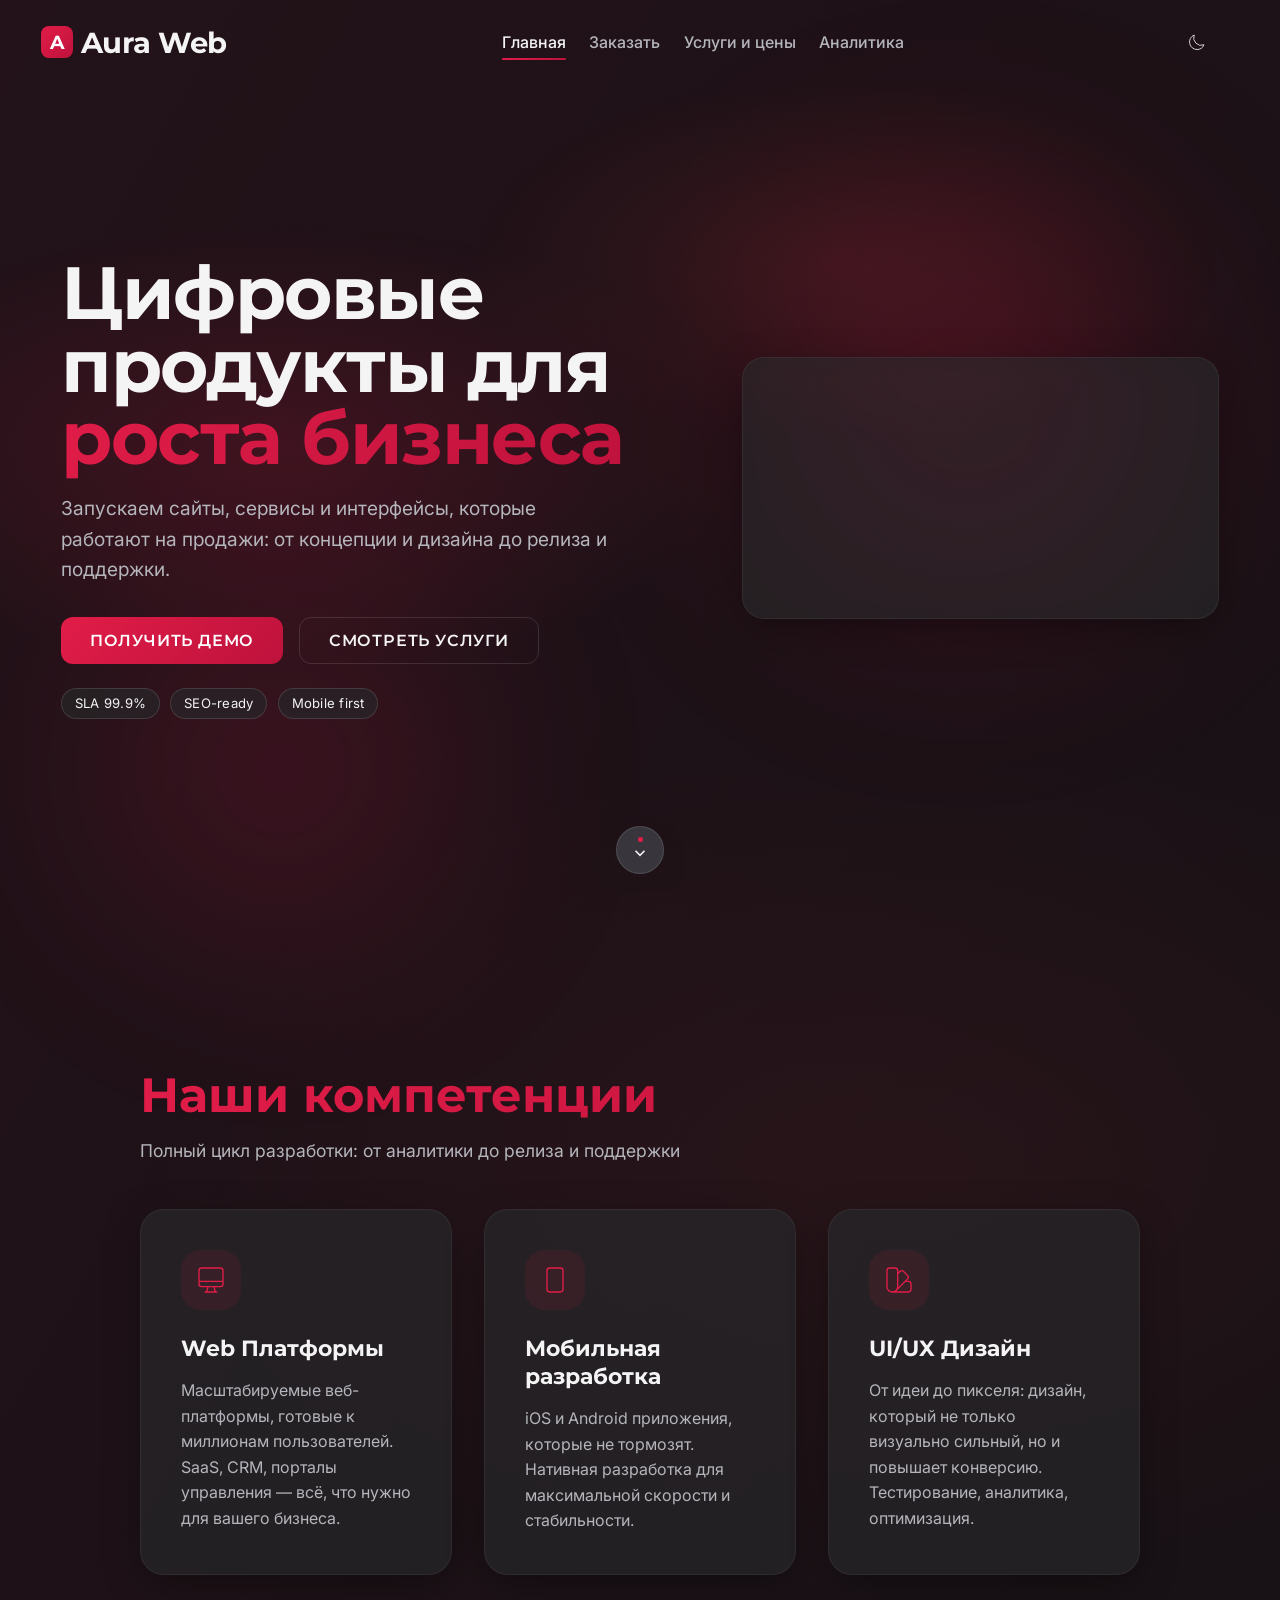
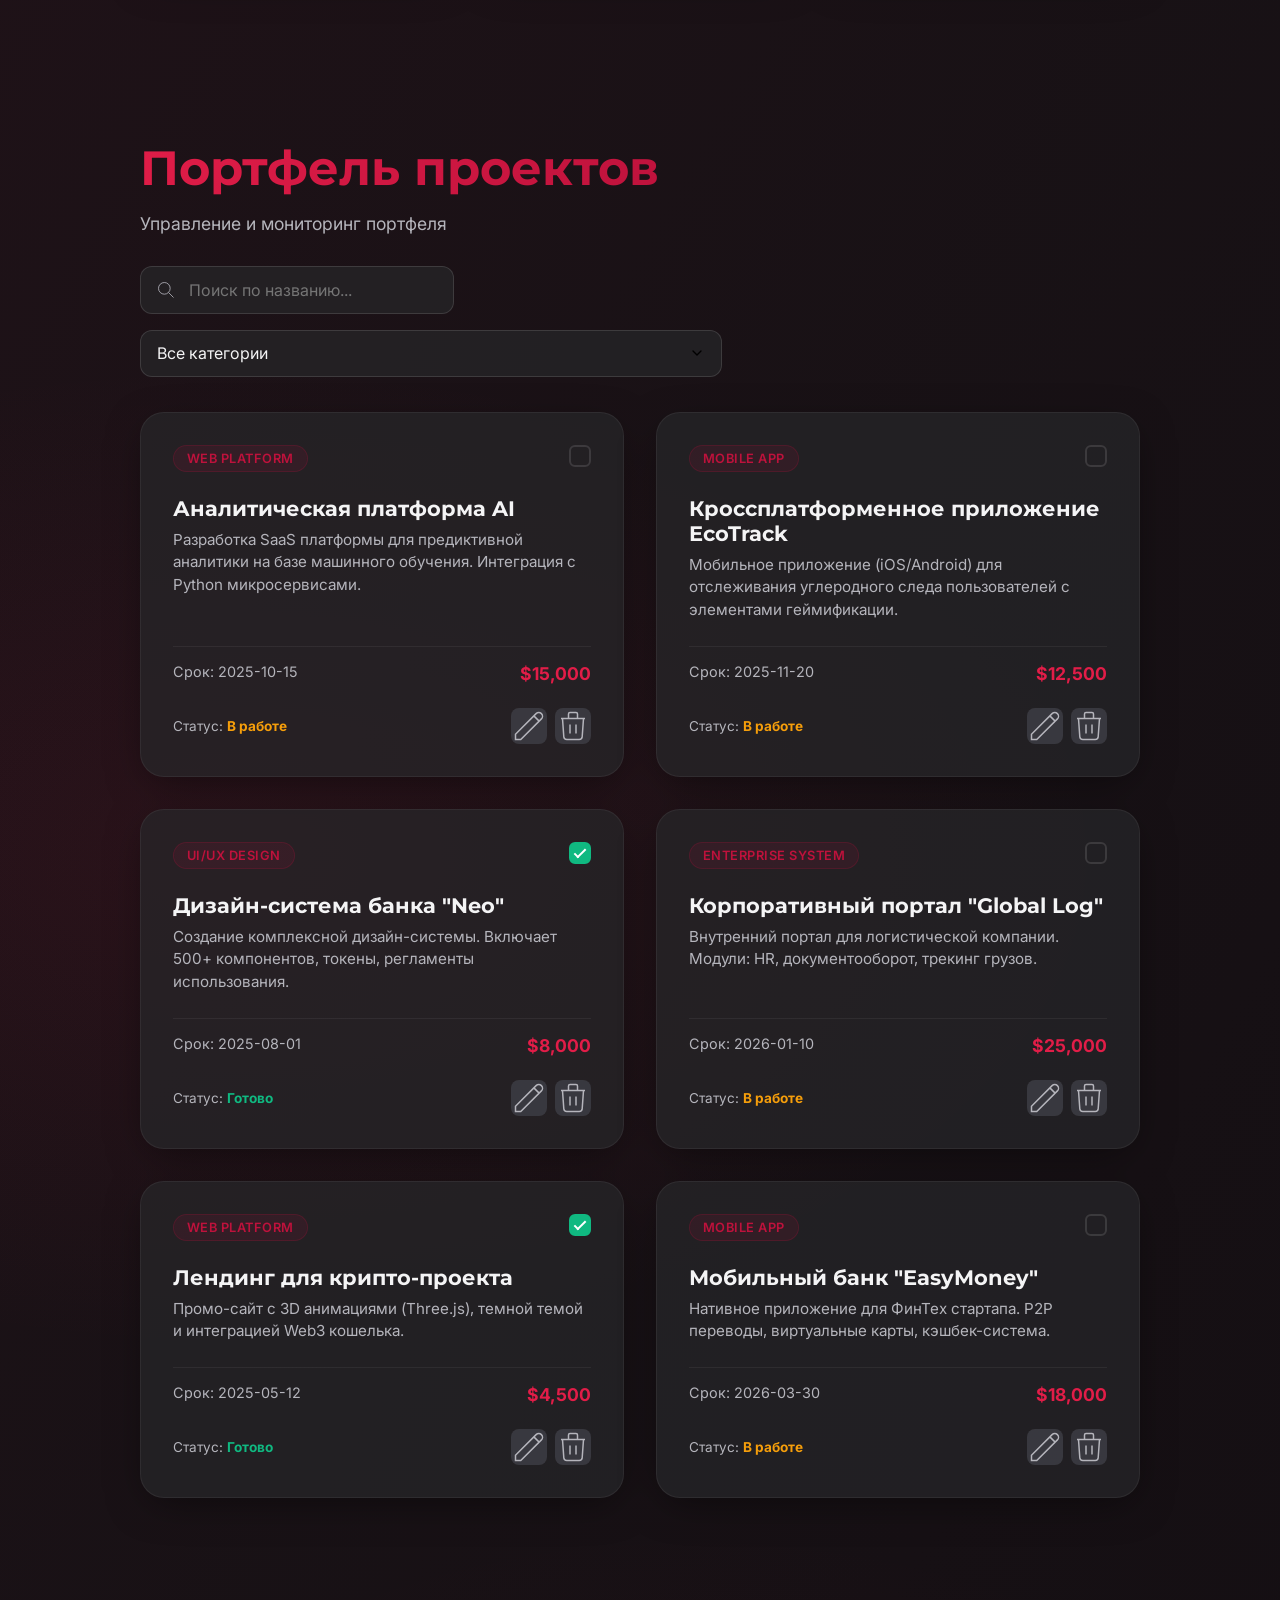
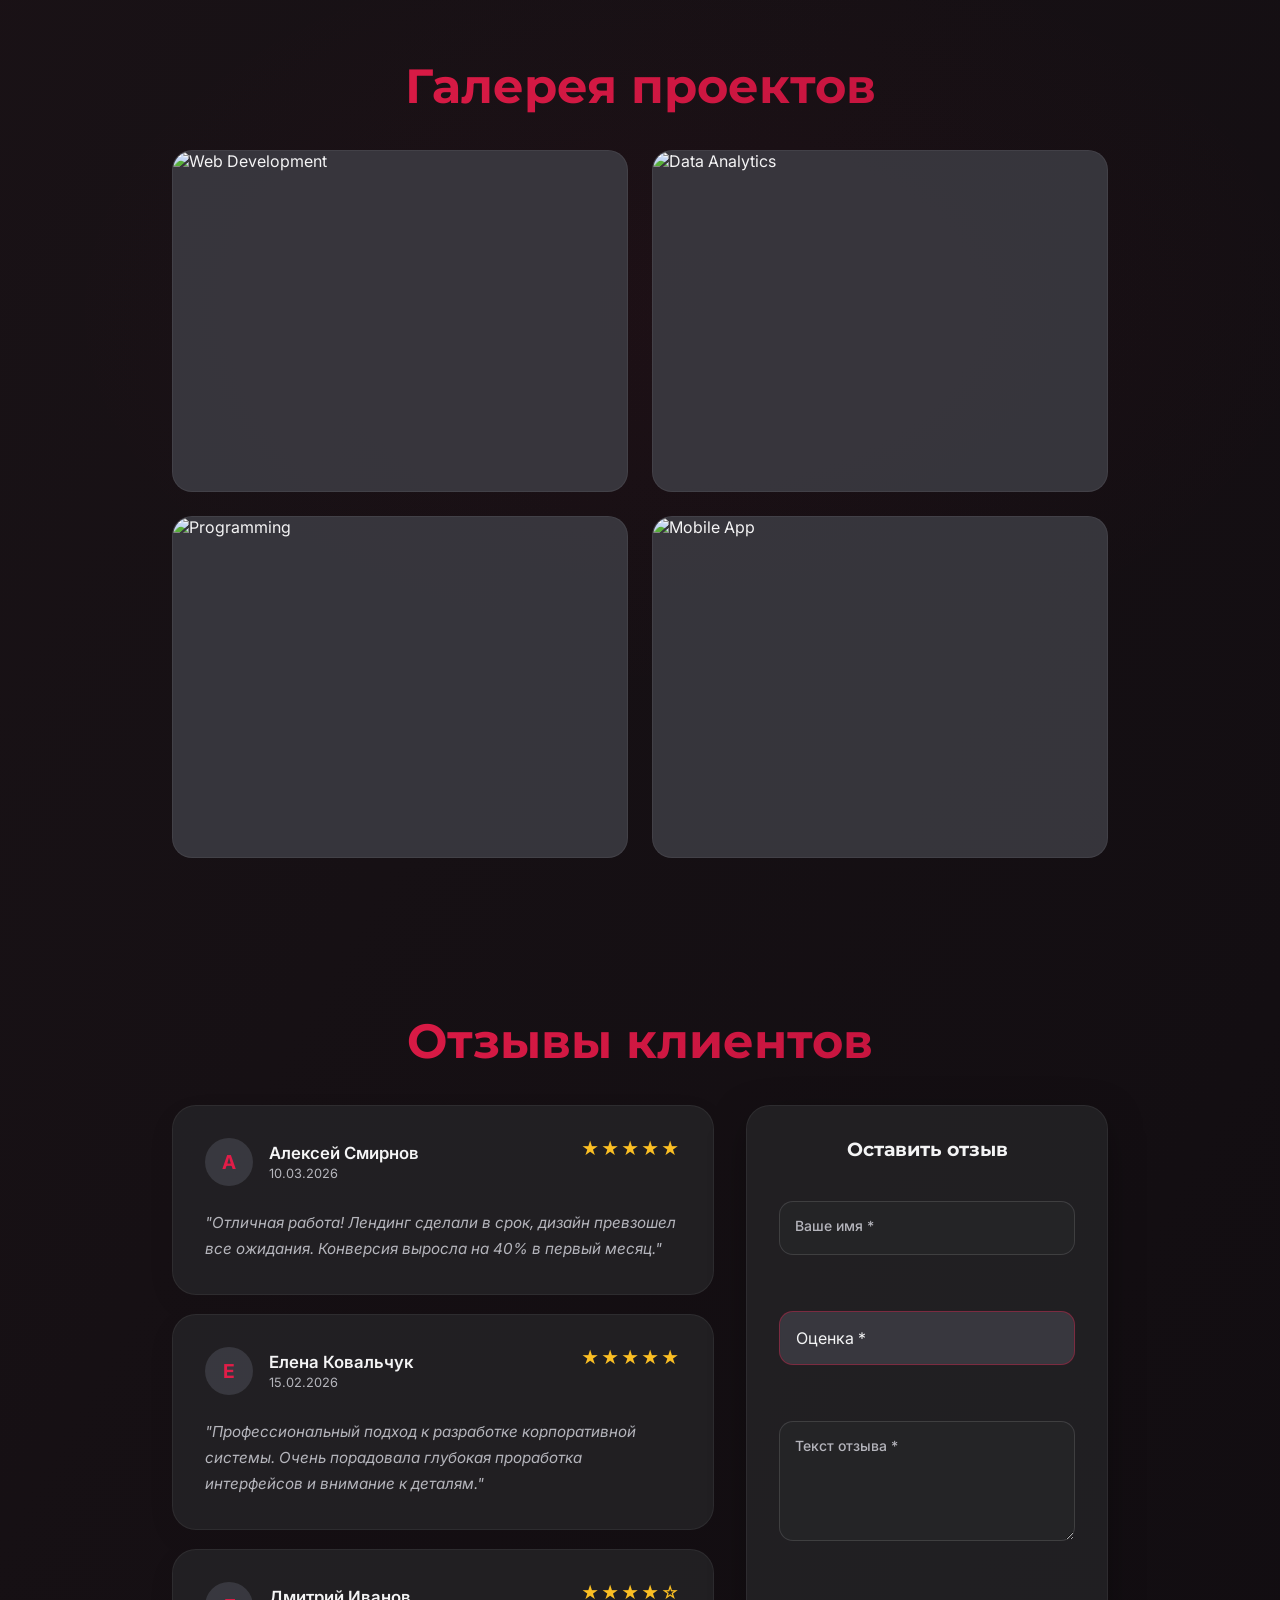
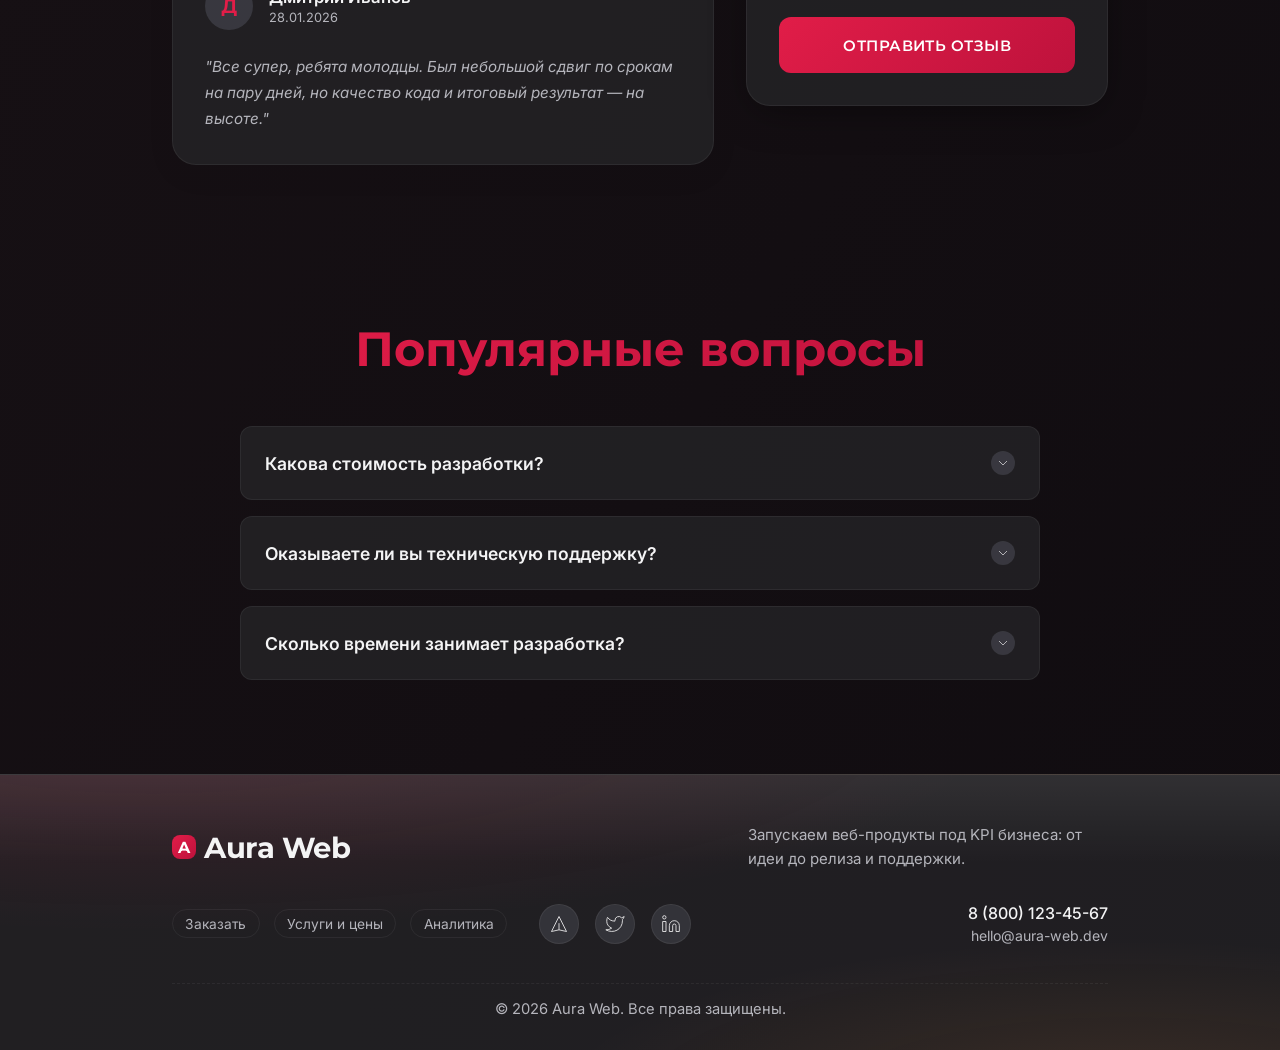
==== commit 88fbb2cf: "релиз" ====
--- a/index.html
+++ b/index.html
@@ -70,7 +70,6 @@
             <div class="hero__surface">
                 <div class="hero__grid">
                     <div class="hero__content animate-on-scroll">
-                        <p class="hero__kicker">AURA WEB PLATFORM</p>
                         <h1 class="hero__title">Цифровые продукты для <span>роста бизнеса</span></h1>
                         <p class="hero__desc">Запускаем сайты, сервисы и интерфейсы, которые работают на продажи: от
                             концепции и дизайна до релиза и поддержки.</p>
@@ -88,10 +87,14 @@
                     </div>
 
                     <div class="hero__media glass animate-on-scroll">
-                        <img src="https://images.unsplash.com/photo-1516321318423-f06f85e504b3?w=1000&h=700&fit=crop&fm=webp"
-                            alt="Команда обсуждает запуск цифрового продукта" loading="eager" width="1000" height="700"
-                            crossorigin="anonymous">
-                        <button class="hero__play" type="button" aria-label="Смотреть презентацию">▶</button>
+                        <video class="hero__video" autoplay loop muted playsinline preload="metadata"
+                            poster="https://images.unsplash.com/photo-1516321318423-f06f85e504b3?w=1000&h=700&fit=crop&fm=webp"
+                            aria-label="Видео о процессе создания цифрового продукта">
+                            <source
+                                src="https://media.istockphoto.com/id/1556389414/video/man-using-a-laptop-double-exposure-with-business-data-analytics-dashboard.mp4?s=mp4-640x640-is&k=20&c=J7dE_a85kSnTLEFiXYLbDpK-W9_8S6GtD14l3DD6EMQ="
+                                type="video/mp4">
+                            Ваш браузер не поддерживает видео.
+                        </video>
                     </div>
                 </div>
 
@@ -141,7 +144,8 @@
                         </svg>
                     </div>
                     <h3>UI/UX Дизайн</h3>
-                    <p>От идеи до пикселя: дизайн, который не только красивый, но и конвертит. Тестирование, аналитика,
+                    <p>От идеи до пикселя: дизайн, который не только визуально сильный, но и повышает конверсию.
+                        Тестирование, аналитика,
                         оптимизация.</p>
                 </div>
             </div>
@@ -151,7 +155,7 @@
         <section id="portfolio" class="dashboard container">
             <div class="dashboard__header animate-on-scroll">
                 <div>
-                    <h2 class="section-title">Проекты в работе</h2>
+                    <h2 class="section-title">Портфель проектов</h2>
                     <p class="section-subtitle mb-0">Управление и мониторинг портфеля</p>
                 </div>
 
@@ -285,7 +289,8 @@
                     </button>
                     <div class="accordion-content">
                         <div class="accordion-content-inner">
-                            Стоимость включает разработку (€50–150/час), дизайн, тестирование, дeплойка и поддержку.
+                            Стоимость включает разработку ($50–150/час), дизайн, тестирование, развертывание и
+                            поддержку.
                             Минимальный проект начинается с $500. Используйте наш калькулятор для расчета — результат за
                             1 минуту.
                         </div>
@@ -335,17 +340,25 @@
                 Aura Web
             </a>
 
+            <p class="footer__pitch">Запускаем веб-продукты под KPI бизнеса: от идеи до релиза и поддержки.</p>
+
+            <nav class="footer__links" aria-label="Быстрые ссылки">
+                <a href="pages/form.html">Заказать</a>
+                <a href="pages/about.html">Услуги и цены</a>
+                <a href="pages/stats.html">Аналитика</a>
+            </nav>
+
             <div class="socials">
-                <a href="#" class="social-link" rel="noopener" aria-label="Telegram"><svg fill="none"
-                        stroke="currentColor" viewBox="0 0 24 24" width="20">
+                <a href="https://telegram.org/" class="social-link" rel="noopener noreferrer" aria-label="Telegram"><svg
+                        fill="none" stroke="currentColor" viewBox="0 0 24 24" width="20">
                         <use href="media/icons/telegram.svg#telegram"></use>
                     </svg></a>
-                <a href="#" class="social-link" rel="noopener" aria-label="Twitter"><svg fill="none"
-                        stroke="currentColor" viewBox="0 0 24 24" width="20">
+                <a href="https://twitter.com/" class="social-link" rel="noopener noreferrer" aria-label="Twitter"><svg
+                        fill="none" stroke="currentColor" viewBox="0 0 24 24" width="20">
                         <use href="media/icons/twitter.svg#twitter"></use>
                     </svg></a>
-                <a href="#" class="social-link" rel="noopener" aria-label="LinkedIn"><svg fill="none"
-                        stroke="currentColor" viewBox="0 0 24 24" width="20">
+                <a href="https://www.linkedin.com/" class="social-link" rel="noopener noreferrer"
+                    aria-label="LinkedIn"><svg fill="none" stroke="currentColor" viewBox="0 0 24 24" width="20">
                         <use href="media/icons/linkedin.svg#linkedin"></use>
                     </svg></a>
             </div>
@@ -353,6 +366,7 @@
             <div class="footer__contact">
                 <a href="tel:+18001234567" class="footer__phone"
                     style="color: var(--text-primary); text-decoration: none; font-weight: 500;">8 (800) 123-45-67</a>
+                <a href="mailto:hello@aura-web.dev" class="footer__mail">hello@aura-web.dev</a>
             </div>
             <div class="footer__copy">&copy; 2026 Aura Web. Все права защищены.</div>
         </div>
--- a/css/layout.css
+++ b/css/layout.css
@@ -193,42 +193,112 @@
       ========================================================================= */
 .footer {
     margin-top: auto;
-    padding: 3rem 0;
-    border-top: 1px solid var(--border-light);
-    background: var(--surface);
+    padding: 3rem 0 2rem;
+    border-top: 1px solid var(--border-strong);
+    background:
+        radial-gradient(120% 140% at 12% -20%, rgba(225, 29, 72, 0.14) 0%, rgba(225, 29, 72, 0) 55%),
+        radial-gradient(90% 120% at 88% 120%, rgba(251, 146, 60, 0.12) 0%, rgba(251, 146, 60, 0) 50%),
+        var(--surface);
+    position: relative;
+    overflow: hidden;
+}
+
+.footer::before {
+    content: '';
+    position: absolute;
+    inset: 0;
+    pointer-events: none;
+    background: linear-gradient(180deg, rgba(255, 255, 255, 0.08) 0%, rgba(255, 255, 255, 0) 32%);
 }
 
 .footer__container {
-    display: grid;
-    grid-template-columns: auto 1fr auto;
-    align-items: center;
+    display: flex;
+    flex-wrap: wrap;
+    align-items: center;
+    justify-content: space-between;
+    row-gap: 1.15rem;
     gap: 2rem;
+    position: relative;
+    z-index: 1;
 }
 
 .socials {
     display: flex;
     gap: 1rem;
+}
+
+.footer__pitch {
+    margin: 0;
+    max-width: 360px;
+    color: var(--text-secondary);
+    font-size: 0.94rem;
+    line-height: 1.6;
+}
+
+.footer__links {
+    display: flex;
+    flex-wrap: wrap;
+    gap: 0.85rem;
+}
+
+.footer__links a {
+    color: var(--text-secondary);
+    border: 1px solid var(--border-light);
+    border-radius: 999px;
+    padding: 0.34rem 0.78rem;
+    font-size: 0.86rem;
+    transition: color 0.2s ease, border-color 0.2s ease, background-color 0.2s ease;
+}
+
+.footer__links a:hover {
+    color: var(--text-primary);
+    border-color: var(--accent-1);
+    background: color-mix(in srgb, var(--surface-hover) 84%, transparent);
 }
 
 .social-link {
     width: 40px;
     height: 40px;
     border-radius: 50%;
-    background: var(--surface-hover);
+    background: color-mix(in srgb, var(--surface-hover) 84%, transparent);
     display: grid;
     place-items: center;
     color: var(--text-primary);
-    transition: var(--transition-fast);
+    border: 1px solid var(--border-light);
+    transition: background-color 0.2s ease, color 0.2s ease, border-color 0.2s ease;
 }
 
 .social-link:hover {
     background: var(--accent-1);
     color: white;
-    transform: translateY(-3px);
+    border-color: transparent;
+}
+
+.footer__contact {
+    margin-left: auto;
+    display: flex;
+    flex-direction: column;
+    align-items: flex-end;
+    gap: 0.25rem;
+}
+
+.footer__mail {
+    color: var(--text-secondary);
+    font-size: 0.88rem;
+}
+
+.footer__mail:hover {
+    color: var(--text-primary);
 }
 
 .footer__copy {
     color: var(--text-secondary);
+    width: 100%;
+    margin-top: 0.45rem;
+    padding-top: 1rem;
+    border-top: 1px dashed var(--border-light);
+    text-align: center;
+    font-size: 0.92rem;
 }
 
 .logo__icon--small {
--- a/css/pages.css
+++ b/css/pages.css
@@ -243,6 +243,14 @@
     display: block;
 }
 
+.hero__media .hero__video {
+    width: 100%;
+    height: 100%;
+    min-height: 260px;
+    object-fit: cover;
+    display: block;
+}
+
 .hero__play {
     position: absolute;
     right: 18px;
--- a/css/responsive.css
+++ b/css/responsive.css
@@ -139,9 +139,27 @@
     }
 
     .footer__container {
-        grid-template-columns: 1fr;
+        justify-content: center;
+        align-items: center;
         text-align: center;
         gap: 1.5rem;
+    }
+
+    .footer__contact {
+        margin-left: 0;
+        align-items: center;
+    }
+
+    .footer__copy {
+        margin-top: 0;
+    }
+
+    .footer__pitch {
+        max-width: 100%;
+    }
+
+    .footer__links {
+        justify-content: center;
     }
 
     .pricing-page__body {
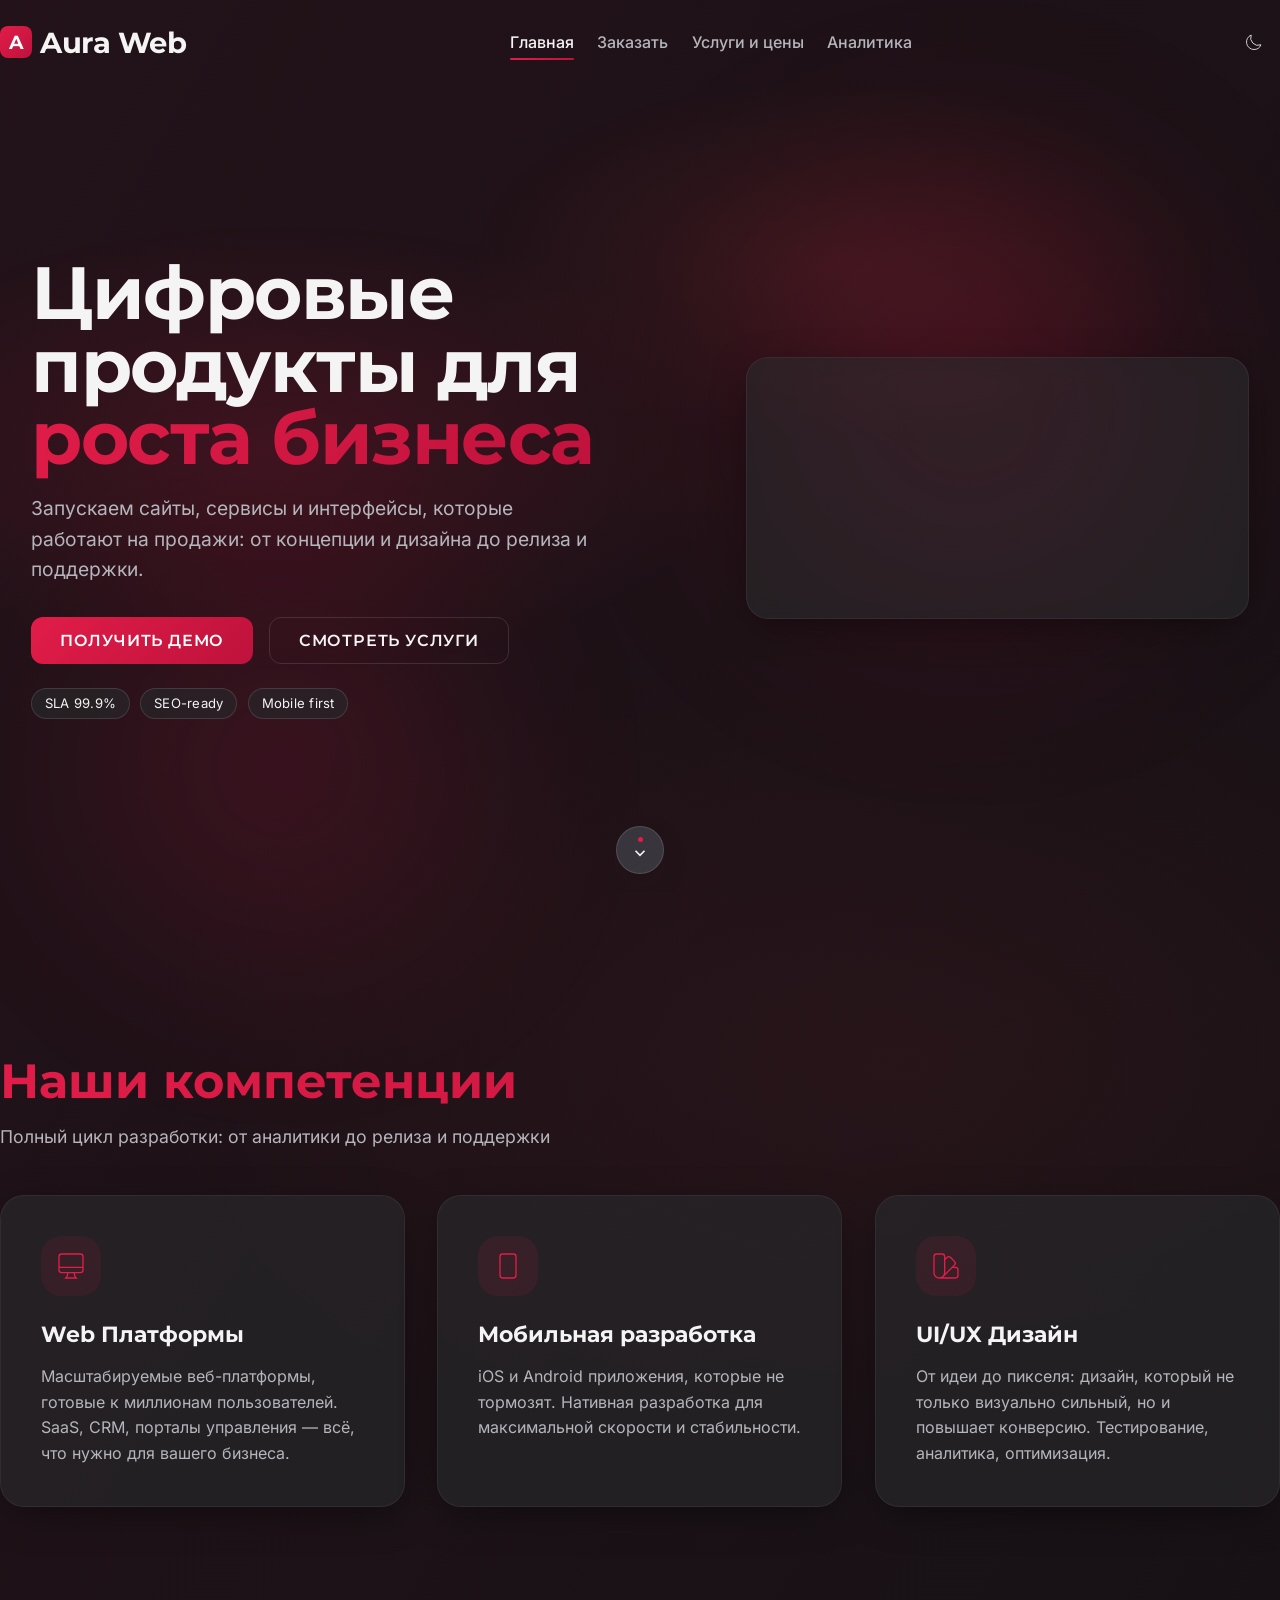
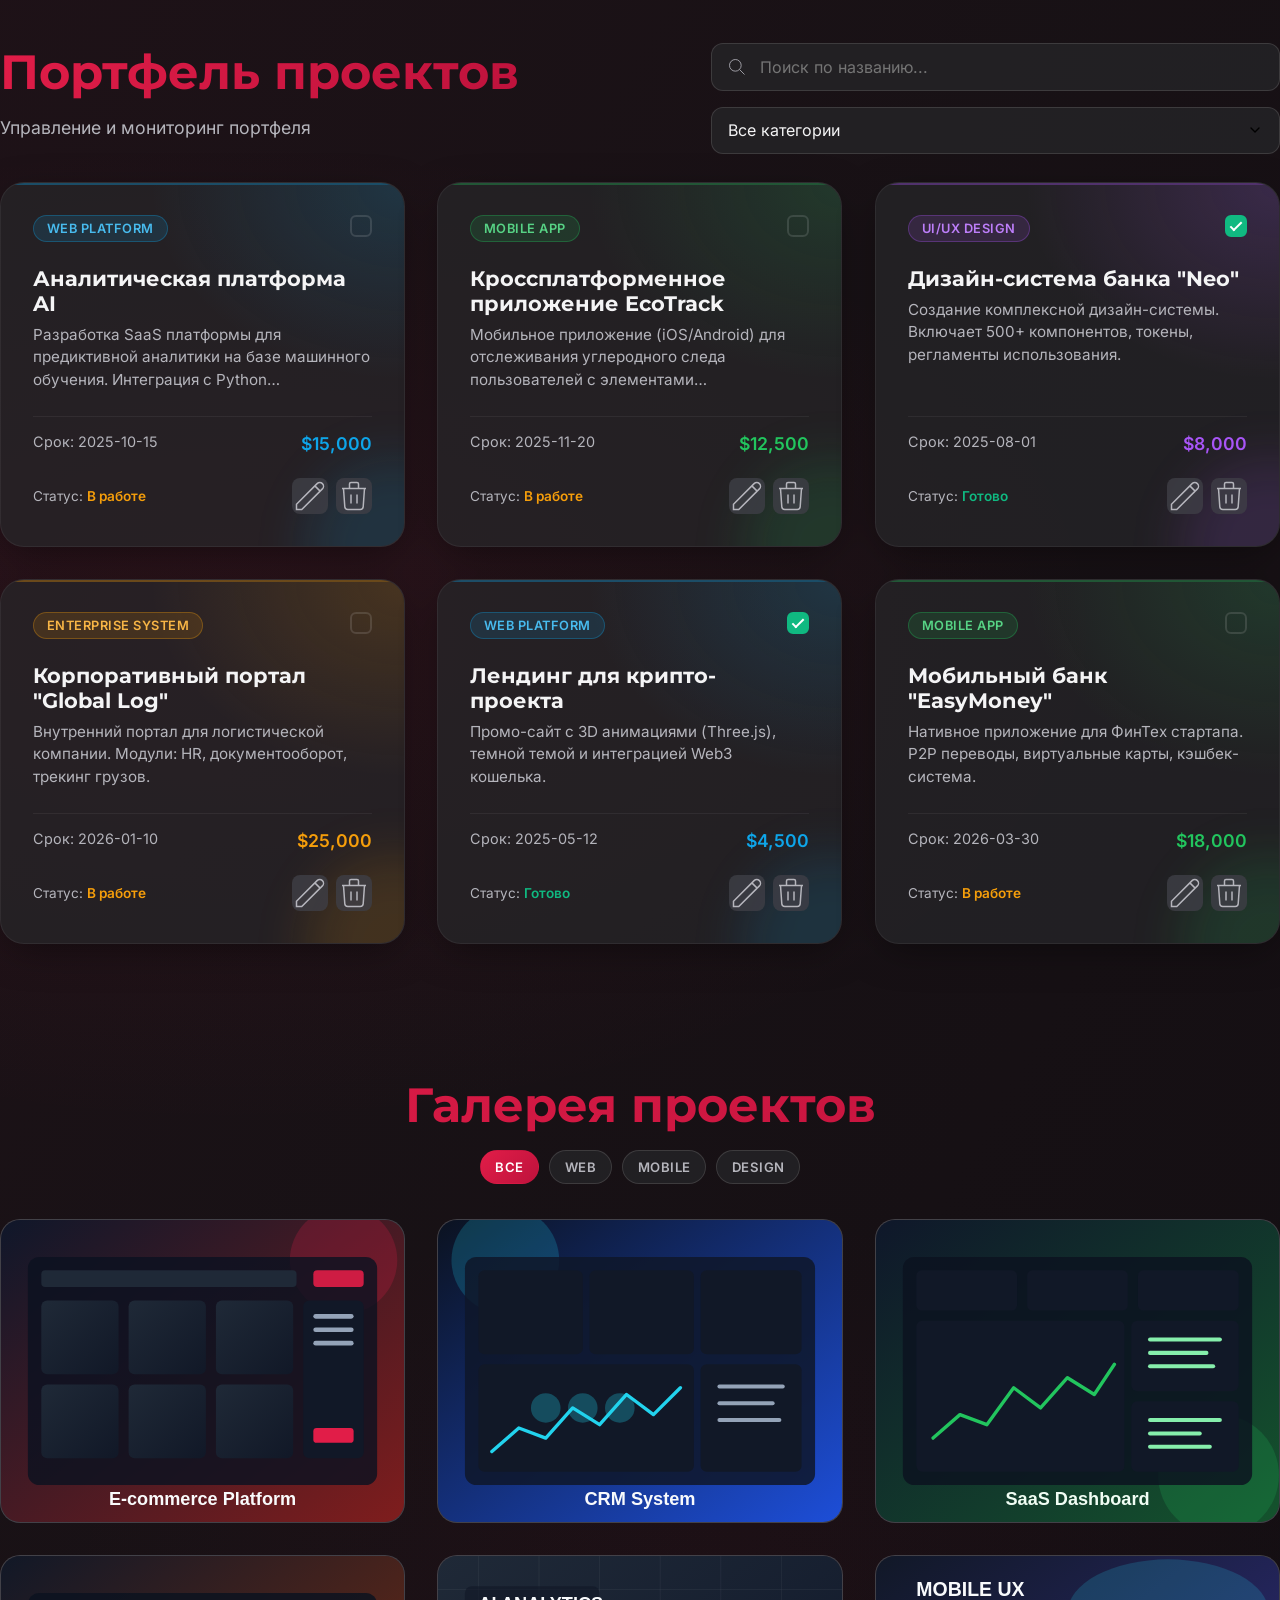
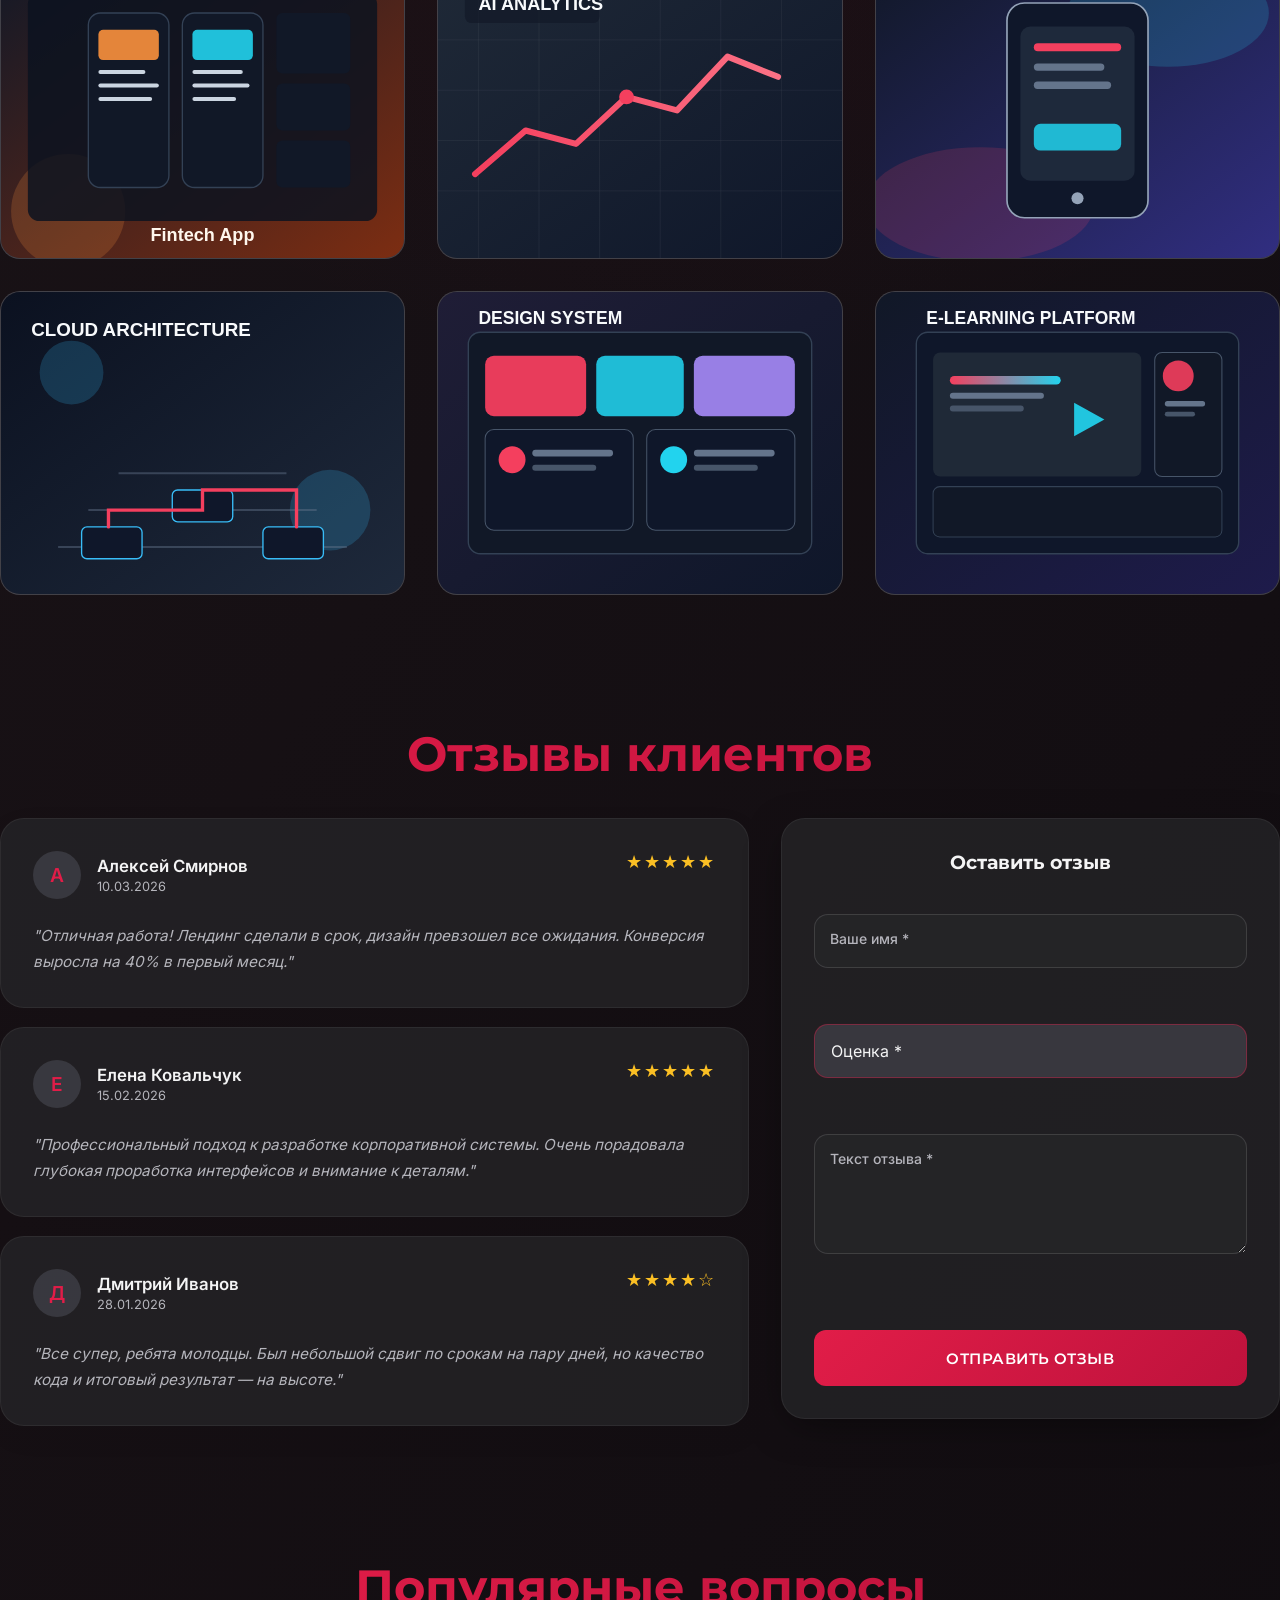
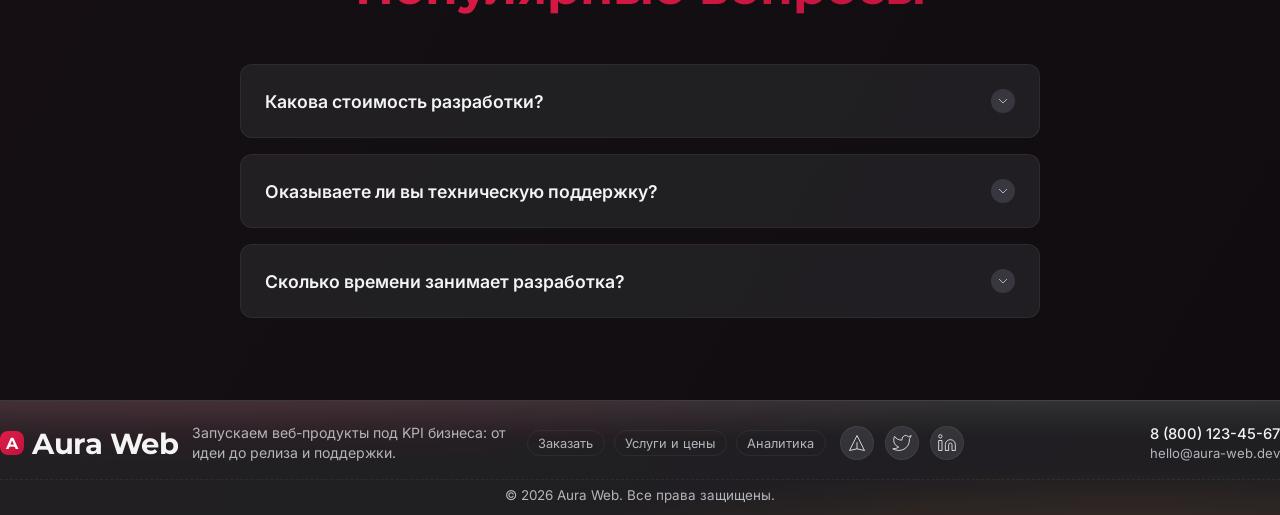
==== commit f33e47a5: "Final" ====
--- a/index.html
+++ b/index.html
@@ -5,13 +5,6 @@
     <!-- Meta -->
     <meta charset="UTF-8">
     <meta name="viewport" content="width=device-width, initial-scale=1.0">
-
-    <!-- Fonts -->
-    <link rel="preconnect" href="https://fonts.googleapis.com">
-    <link rel="preconnect" href="https://fonts.gstatic.com" crossorigin>
-    <link
-        href="https://fonts.googleapis.com/css2?family=Inter:wght@400;500;600&family=Montserrat:wght@600;700&display=swap"
-        rel="stylesheet">
 
     <!-- SEO -->
     <title>Aura Web - Корпоративные решения</title>
@@ -88,11 +81,8 @@
 
                     <div class="hero__media glass animate-on-scroll">
                         <video class="hero__video" autoplay loop muted playsinline preload="metadata"
-                            poster="https://images.unsplash.com/photo-1516321318423-f06f85e504b3?w=1000&h=700&fit=crop&fm=webp"
                             aria-label="Видео о процессе создания цифрового продукта">
-                            <source
-                                src="https://media.istockphoto.com/id/1556389414/video/man-using-a-laptop-double-exposure-with-business-data-analytics-dashboard.mp4?s=mp4-640x640-is&k=20&c=J7dE_a85kSnTLEFiXYLbDpK-W9_8S6GtD14l3DD6EMQ="
-                                type="video/mp4">
+                            <source src="media/video/aura-web.mp4" type="video/mp4">
                             Ваш браузер не поддерживает видео.
                         </video>
                     </div>
@@ -191,41 +181,111 @@
         <section class="gallery animate-on-scroll">
             <div class="container">
                 <h2 class="section-title text-center">Галерея проектов</h2>
+                <div class="gallery-toolbar" aria-label="Фильтр галереи">
+                    <button class="gallery-filter is-active" type="button" data-filter="all">Все</button>
+                    <button class="gallery-filter" type="button" data-filter="web">Web</button>
+                    <button class="gallery-filter" type="button" data-filter="mobile">Mobile</button>
+                    <button class="gallery-filter" type="button" data-filter="design">Design</button>
+                </div>
                 <div class="gallery-grid" id="gallery-grid">
-                    <div class="gallery-item">
-                        <img src="https://images.unsplash.com/photo-1498050108023-c5249f4df085?w=500&h=400&fit=crop&fm=webp"
-                            alt="Web Development" class="gallery-img" loading="lazy" width="500" height="400"
-                            crossorigin="anonymous">
+                    <button class="gallery-item" type="button" data-category="web" data-title="E-commerce Platform"
+                        data-cat="Web Разработка">
+                        <img src="media/images/gallery/gallery-1.svg" alt="Web Development" class="gallery-img"
+                            loading="lazy" width="500" height="400">
                         <div class="gallery-overlay">
                             <h3 class="gallery-title">E-commerce Platform</h3>
                             <span class="gallery-cat">Web Разработка</span>
                         </div>
-                    </div>
-                    <div class="gallery-item">
-                        <img src="https://images.unsplash.com/photo-1551288049-bebda4e38f71?w=500&h=400&fit=crop&fm=webp"
-                            alt="Data Analytics" class="gallery-img" loading="lazy" width="500" height="400"
-                            crossorigin="anonymous">
+                    </button>
+                    <button class="gallery-item" type="button" data-category="web" data-title="CRM System"
+                        data-cat="Корпоративные системы">
+                        <img src="media/images/gallery/gallery-2.svg" alt="Data Analytics" class="gallery-img"
+                            loading="lazy" width="500" height="400">
                         <div class="gallery-overlay">
                             <h3 class="gallery-title">CRM System</h3>
                             <span class="gallery-cat">Корпоративные системы</span>
                         </div>
-                    </div>
-                    <div class="gallery-item">
-                        <img src="https://images.unsplash.com/photo-1517694712202-14dd9538aa97?w=500&h=400&fit=crop&fm=webp"
-                            alt="Programming" class="gallery-img" loading="lazy" width="500" height="400"
-                            crossorigin="anonymous">
+                    </button>
+                    <button class="gallery-item" type="button" data-category="web" data-title="SaaS Dashboard"
+                        data-cat="Web Платформы">
+                        <img src="media/images/gallery/gallery-3.svg" alt="Programming" class="gallery-img"
+                            loading="lazy" width="500" height="400">
                         <div class="gallery-overlay">
                             <h3 class="gallery-title">SaaS Dashboard</h3>
                             <span class="gallery-cat">Web Платформы</span>
                         </div>
-                    </div>
-                    <div class="gallery-item">
-                        <img src="https://images.unsplash.com/photo-1526498460520-4c246339dccb?w=500&h=400&fit=crop&fm=webp"
-                            alt="Mobile App" class="gallery-img" loading="lazy" width="500" height="400"
-                            crossorigin="anonymous">
+                    </button>
+                    <button class="gallery-item" type="button" data-category="mobile" data-title="Fintech App"
+                        data-cat="Мобильные приложения">
+                        <img src="media/images/gallery/gallery-4.svg" alt="Mobile App" class="gallery-img"
+                            loading="lazy" width="500" height="400">
                         <div class="gallery-overlay">
                             <h3 class="gallery-title">Fintech App</h3>
                             <span class="gallery-cat">Мобильные приложения</span>
+                        </div>
+                    </button>
+                    <button class="gallery-item" type="button" data-category="web" data-title="AI Analytics Hub"
+                        data-cat="Data Platform">
+                        <img src="media/images/gallery/gallery-5.svg" alt="AI Analytics" class="gallery-img"
+                            loading="lazy" width="500" height="400">
+                        <div class="gallery-overlay">
+                            <h3 class="gallery-title">AI Analytics Hub</h3>
+                            <span class="gallery-cat">Data Platform</span>
+                        </div>
+                    </button>
+                    <button class="gallery-item" type="button" data-category="mobile" data-title="Mobile Banking"
+                        data-cat="Product Design">
+                        <img src="media/images/gallery/gallery-6.svg" alt="Mobile Product" class="gallery-img"
+                            loading="lazy" width="500" height="400">
+                        <div class="gallery-overlay">
+                            <h3 class="gallery-title">Mobile Banking</h3>
+                            <span class="gallery-cat">Product Design</span>
+                        </div>
+                    </button>
+                    <button class="gallery-item" type="button" data-category="web" data-title="Cloud Infrastructure"
+                        data-cat="Enterprise Systems">
+                        <img src="media/images/gallery/gallery-7.svg" alt="Cloud Infrastructure" class="gallery-img"
+                            loading="lazy" width="500" height="400">
+                        <div class="gallery-overlay">
+                            <h3 class="gallery-title">Cloud Infrastructure</h3>
+                            <span class="gallery-cat">Enterprise Systems</span>
+                        </div>
+                    </button>
+                    <button class="gallery-item" type="button" data-category="design" data-title="Design System"
+                        data-cat="UI/UX Design">
+                        <img src="media/images/gallery/gallery-8.svg" alt="Design System" class="gallery-img"
+                            loading="lazy" width="500" height="400">
+                        <div class="gallery-overlay">
+                            <h3 class="gallery-title">Design System</h3>
+                            <span class="gallery-cat">UI/UX Design</span>
+                        </div>
+                    </button>
+                    <button class="gallery-item" type="button" data-category="web" data-title="E-learning Platform"
+                        data-cat="EdTech">
+                        <img src="media/images/gallery/gallery-9.svg" alt="E-learning Platform" class="gallery-img"
+                            loading="lazy" width="500" height="400">
+                        <div class="gallery-overlay">
+                            <h3 class="gallery-title">E-learning Platform</h3>
+                            <span class="gallery-cat">EdTech</span>
+                        </div>
+                    </button>
+                </div>
+
+                <div class="gallery-lightbox" id="gallery-lightbox" aria-hidden="true">
+                    <div class="gallery-lightbox__backdrop" data-close="true"></div>
+                    <div class="gallery-lightbox__dialog glass" role="dialog" aria-modal="true"
+                        aria-label="Просмотр изображения">
+                        <button class="gallery-lightbox__close" id="gallery-close" type="button"
+                            aria-label="Закрыть галерею">&times;</button>
+                        <img id="gallery-lightbox-image" class="gallery-lightbox__image"
+                            src="media/images/gallery/gallery-1.svg" alt="Просмотр изображения">
+                        <div class="gallery-lightbox__meta">
+                            <h3 id="gallery-lightbox-title"></h3>
+                            <span id="gallery-lightbox-cat"></span>
+                        </div>
+                        <div class="gallery-lightbox__actions">
+                            <button class="btn btn--outline" id="gallery-prev" type="button">Назад</button>
+                            <button class="btn btn--primary" id="gallery-next" type="button">Вперед</button>
                         </div>
                     </div>
                 </div>
@@ -364,8 +424,7 @@
             </div>
 
             <div class="footer__contact">
-                <a href="tel:+18001234567" class="footer__phone"
-                    style="color: var(--text-primary); text-decoration: none; font-weight: 500;">8 (800) 123-45-67</a>
+                <a href="tel:+18001234567" class="footer__phone">8 (800) 123-45-67</a>
                 <a href="mailto:hello@aura-web.dev" class="footer__mail">hello@aura-web.dev</a>
             </div>
             <div class="footer__copy">&copy; 2026 Aura Web. Все права защищены.</div>
@@ -373,10 +432,11 @@
     </footer>
 
     <!-- EDIT MODAL -->
-    <div class="modal-overlay" id="edit-modal">
+    <div class="modal-overlay" id="edit-modal" role="dialog" aria-modal="true" aria-labelledby="edit-modal-title"
+        aria-hidden="true">
         <div class="modal">
             <div class="modal__header">
-                <h2>Редактирование проекта</h2>
+                <h2 id="edit-modal-title">Редактирование проекта</h2>
                 <button class="btn-close" id="close-modal" type="button" aria-label="Закрыть окно">&times;</button>
             </div>
             <form id="edit-form" class="form-grid">
--- a/css/variables.css
+++ b/css/variables.css
@@ -1,83 +1,154 @@
 /* =========================================================================
    VARIABLES & THEME (Burgundy / Gray)
    ========================================================================= */
-@import url('https://fonts.googleapis.com/css2?family=Outfit:wght@300;400;500;600;700;800&family=Space+Grotesk:wght@500;700&display=swap');
+@font-face {
+  font-family: "Inter";
+  font-style: normal;
+  font-weight: 400 600;
+  font-display: swap;
+  src: url("../media/fonts/Inter-cyrillic.woff2") format("woff2");
+  unicode-range: U+0301, U+0400-045F, U+0490-0491, U+04B0-04B1, U+2116;
+}
+
+@font-face {
+  font-family: "Inter";
+  font-style: normal;
+  font-weight: 400 600;
+  font-display: swap;
+  src: url("../media/fonts/Inter-latin.woff2") format("woff2");
+  unicode-range:
+    U+0000-00FF, U+0131, U+0152-0153, U+02BB-02BC, U+02C6, U+02DA, U+02DC,
+    U+2000-206F, U+20AC, U+2122, U+2191, U+2193, U+2212, U+2215, U+FEFF, U+FFFD;
+}
+
+@font-face {
+  font-family: "Montserrat";
+  font-style: normal;
+  font-weight: 600 700;
+  font-display: swap;
+  src: url("../media/fonts/Montserrat-cyrillic.woff2") format("woff2");
+  unicode-range: U+0301, U+0400-045F, U+0490-0491, U+04B0-04B1, U+2116;
+}
+
+@font-face {
+  font-family: "Montserrat";
+  font-style: normal;
+  font-weight: 600 700;
+  font-display: swap;
+  src: url("../media/fonts/Montserrat-latin.woff2") format("woff2");
+  unicode-range:
+    U+0000-00FF, U+0131, U+0152-0153, U+02BB-02BC, U+02C6, U+02DA, U+02DC,
+    U+2000-206F, U+20AC, U+2122, U+2191, U+2193, U+2212, U+2215, U+FEFF, U+FFFD;
+}
 
 :root {
-    /* Dark Mode - Gray background, Burgundy Accents */
-    --bg-color: #18181b;
-    /* zinc-900 */
-    --bg-gradient:
-        radial-gradient(1100px 620px at 18% 42%, rgba(225, 29, 72, 0.08), transparent 80%),
-        radial-gradient(920px 520px at 70% 20%, rgba(239, 68, 68, 0.06), transparent 82%),
-        radial-gradient(760px 460px at 54% 60%, rgba(190, 18, 60, 0.045), transparent 84%),
-        linear-gradient(120deg, rgba(35, 18, 25, 0.975) 0%, rgba(24, 17, 21, 0.955) 45%, rgba(16, 12, 16, 0.995) 100%);
-    --surface: rgba(39, 39, 42, 0.7);
-    /* zinc-800 */
-    --surface-hover: rgba(63, 63, 70, 0.8);
-    /* zinc-700 */
-    --text-primary: #f4f4f5;
-    /* zinc-100 */
-    --text-secondary: #b5b5bc;
-    /* zinc-400 */
-    --border-light: rgba(255, 255, 255, 0.06);
-    --border-strong: rgba(255, 255, 255, 0.12);
-    --glass-shadow: 0 10px 40px -10px rgba(0, 0, 0, 0.5);
+  /* Dark Mode - Gray background, Burgundy Accents */
+  --bg-color: #18181b;
+  /* zinc-900 */
+  --bg-gradient:
+    radial-gradient(
+      1100px 620px at 18% 42%,
+      rgba(225, 29, 72, 0.08),
+      transparent 80%
+    ),
+    radial-gradient(
+      920px 520px at 70% 20%,
+      rgba(239, 68, 68, 0.06),
+      transparent 82%
+    ),
+    radial-gradient(
+      760px 460px at 54% 60%,
+      rgba(190, 18, 60, 0.045),
+      transparent 84%
+    ),
+    linear-gradient(
+      120deg,
+      rgba(35, 18, 25, 0.975) 0%,
+      rgba(24, 17, 21, 0.955) 45%,
+      rgba(16, 12, 16, 0.995) 100%
+    );
+  --surface: rgba(39, 39, 42, 0.7);
+  /* zinc-800 */
+  --surface-hover: rgba(63, 63, 70, 0.8);
+  /* zinc-700 */
+  --text-primary: #f4f4f5;
+  /* zinc-100 */
+  --text-secondary: #b5b5bc;
+  /* zinc-400 */
+  --border-light: rgba(255, 255, 255, 0.06);
+  --border-strong: rgba(255, 255, 255, 0.12);
+  --glass-shadow: 0 10px 40px -10px rgba(0, 0, 0, 0.5);
 
-    /* Burgundy Accents */
-    --accent-1: #e11d48;
-    /* rose-600 */
-    --accent-2: #be123c;
-    /* rose-700 */
-    --accent-gradient: linear-gradient(135deg, var(--accent-1), var(--accent-2));
+  /* Burgundy Accents */
+  --accent-1: #e11d48;
+  /* rose-600 */
+  --accent-2: #be123c;
+  /* rose-700 */
+  --accent-gradient: linear-gradient(135deg, var(--accent-1), var(--accent-2));
 
-    --success: #10b981;
-    /* emerald-500 */
-    --danger: #ef4444;
-    /* red-500 */
-    --warning: #f59e0b;
-    /* amber-500 */
+  --success: #10b981;
+  /* emerald-500 */
+  --danger: #ef4444;
+  /* red-500 */
+  --warning: #f59e0b;
+  /* amber-500 */
 
-    --font-main: 'Inter', sans-serif;
-    --font-display: 'Montserrat', sans-serif;
-    --radius-sm: 12px;
-    --radius-md: 20px;
-    --radius-lg: 24px;
-    --transition-fast: 0.2s cubic-bezier(0.4, 0, 0.2, 1);
-    --transition-normal: 0.4s cubic-bezier(0.4, 0, 0.2, 1);
-    --transition-slow: 0.7s cubic-bezier(0.22, 1, 0.36, 1);
+  --font-main: "Inter", "Segoe UI", Tahoma, Geneva, Verdana, sans-serif;
+  --font-display: "Montserrat", "Segoe UI", Tahoma, Geneva, Verdana, sans-serif;
+  --radius-sm: 12px;
+  --radius-md: 20px;
+  --radius-lg: 24px;
+  --transition-fast: 0.2s cubic-bezier(0.4, 0, 0.2, 1);
+  --transition-normal: 0.4s cubic-bezier(0.4, 0, 0.2, 1);
+  --transition-slow: 0.7s cubic-bezier(0.22, 1, 0.36, 1);
 }
 
 [data-theme="light"] {
-    /* Light Mode - Neutral Gray background, Burgundy Accents */
-    --bg-color: #f4f4f5;
-    /* zinc-100 */
-    --bg-gradient:
-        radial-gradient(1040px 560px at 18% 42%, rgba(225, 29, 72, 0.065), transparent 80%),
-        radial-gradient(860px 480px at 70% 20%, rgba(190, 18, 60, 0.05), transparent 82%),
-        radial-gradient(700px 400px at 54% 60%, rgba(225, 29, 72, 0.035), transparent 84%),
-        linear-gradient(120deg, rgba(255, 245, 247, 0.992) 0%, rgba(255, 237, 241, 0.972) 45%, rgba(252, 232, 238, 0.995) 100%);
-    --surface: rgba(255, 255, 255, 0.7);
-    --surface-hover: rgba(255, 255, 255, 0.95);
-    --text-primary: #27272a;
-    /* zinc-800 */
-    --text-secondary: #3f3f46;
-    /* zinc-700 (Darker for better contrast) */
-    --border-light: rgba(24, 24, 27, 0.08);
-    /* zinc-900 at 8% */
-    --border-strong: rgba(24, 24, 27, 0.15);
-    --glass-shadow: 0 10px 40px -10px rgba(24, 24, 27, 0.08);
+  /* Light Mode - Neutral Gray background, Burgundy Accents */
+  --bg-color: #f4f4f5;
+  /* zinc-100 */
+  --bg-gradient:
+    radial-gradient(
+      1040px 560px at 18% 42%,
+      rgba(225, 29, 72, 0.065),
+      transparent 80%
+    ),
+    radial-gradient(
+      860px 480px at 70% 20%,
+      rgba(190, 18, 60, 0.05),
+      transparent 82%
+    ),
+    radial-gradient(
+      700px 400px at 54% 60%,
+      rgba(225, 29, 72, 0.035),
+      transparent 84%
+    ),
+    linear-gradient(
+      120deg,
+      rgba(255, 245, 247, 0.992) 0%,
+      rgba(255, 237, 241, 0.972) 45%,
+      rgba(252, 232, 238, 0.995) 100%
+    );
+  --surface: rgba(255, 255, 255, 0.7);
+  --surface-hover: rgba(255, 255, 255, 0.95);
+  --text-primary: #27272a;
+  /* zinc-800 */
+  --text-secondary: #3f3f46;
+  /* zinc-700 (Darker for better contrast) */
+  --border-light: rgba(24, 24, 27, 0.08);
+  /* zinc-900 at 8% */
+  --border-strong: rgba(24, 24, 27, 0.15);
+  --glass-shadow: 0 10px 40px -10px rgba(24, 24, 27, 0.08);
 
-    --accent-1: #e11d48;
-    /* rose-600 */
-    --accent-2: #be123c;
-    /* rose-700 */
+  --accent-1: #e11d48;
+  /* rose-600 */
+  --accent-2: #be123c;
+  /* rose-700 */
 
-    --success: #059669;
-    /* emerald-600 */
-    --danger: #dc2626;
-    /* red-600 */
-    --warning: #d97706;
-    /* amber-600 */
+  --success: #059669;
+  /* emerald-600 */
+  --danger: #dc2626;
+  /* red-600 */
+  --warning: #d97706;
+  /* amber-600 */
 }
-
--- a/css/base.css
+++ b/css/base.css
@@ -2,13 +2,13 @@
       RESET & BASE
       ========================================================================= */
 * {
-    margin: 0;
-    padding: 0;
-    box-sizing: border-box;
+  margin: 0;
+  padding: 0;
+  box-sizing: border-box;
 }
 
 html {
-    scroll-behavior: smooth;
+  scroll-behavior: smooth;
 }
 
 img,
@@ -16,81 +16,83 @@
 video,
 canvas,
 svg {
-    display: block;
-    max-width: 100%;
-    height: auto;
+  display: block;
+  max-width: 100%;
+  height: auto;
 }
 
 body {
-    font-family: var(--font-main);
-    background-color: var(--bg-color);
-    background-image: var(--bg-gradient);
-    background-attachment: scroll;
-    color: var(--text-primary);
-    /* Dynamic color based on theme */
-    min-height: 100vh;
-    display: flex;
-    flex-direction: column;
-    overflow-x: hidden;
-    overflow-wrap: break-word;
-    word-break: break-word;
-    transition: background-color var(--transition-normal), color var(--transition-normal);
+  font-family: var(--font-main);
+  background-color: var(--bg-color);
+  background-image: var(--bg-gradient);
+  background-attachment: scroll;
+  color: var(--text-primary);
+  /* Dynamic color based on theme */
+  min-height: 100vh;
+  display: flex;
+  flex-direction: column;
+  overflow-x: hidden;
+  overflow-wrap: break-word;
+  word-break: break-word;
+  transition:
+    background-color var(--transition-normal),
+    color var(--transition-normal);
 }
 
 @keyframes pageLoad {
-    0% {
-        opacity: 0;
-        transform: translateY(20px);
-    }
+  0% {
+    opacity: 0;
+    transform: translateY(20px);
+  }
 
-    100% {
-        opacity: 1;
-        transform: translateY(0);
-    }
+  100% {
+    opacity: 1;
+    transform: translateY(0);
+  }
 }
 
 main {
-    animation: pageLoad 0.8s cubic-bezier(0.22, 1, 0.36, 1) forwards;
+  animation: pageLoad 0.8s cubic-bezier(0.22, 1, 0.36, 1) forwards;
 }
 
 /* Custom Scrollbar */
 ::-webkit-scrollbar {
-    width: 10px;
+  width: 10px;
 }
 
 ::-webkit-scrollbar-track {
-    background: var(--bg-color);
+  background: var(--bg-color);
 }
 
 ::-webkit-scrollbar-thumb {
-    background: var(--surface-hover);
-    border-radius: 5px;
+  background: var(--surface-hover);
+  border-radius: 5px;
 }
 
 ::-webkit-scrollbar-thumb:hover {
-    background: var(--accent-1);
+  background: var(--accent-1);
 }
 
 a {
-    text-decoration: none;
-    color: inherit;
+  text-decoration: none;
+  color: inherit;
 }
 
 li {
-    list-style: none;
+  list-style: none;
 }
 
 button,
 input,
 select,
 textarea {
-    font-family: inherit;
+  font-family: inherit;
 }
 
 button {
-    cursor: pointer;
-    border: none;
-    background: none;
+  cursor: pointer;
+  border: none;
+  background: none;
 }
 
 /* =========================================================================
@@ -100,79 +102,81 @@
 h2,
 h3,
 h4 {
-    font-family: var(--font-display);
-    font-weight: 700;
+  font-family: var(--font-display);
+  font-weight: 700;
 }
 
 h1 {
-    line-height: 1.1;
-    letter-spacing: -0.03em;
+  line-height: 1.1;
+  letter-spacing: -0.03em;
 }
 
 .section-title {
-    font-size: clamp(2rem, 4vw, 3rem);
-    font-weight: 700;
-    margin-bottom: 1rem;
-    background: var(--accent-gradient);
-    -webkit-background-clip: text;
-    background-clip: text;
-    -webkit-text-fill-color: transparent;
+  font-size: clamp(2rem, 4vw, 3rem);
+  font-weight: 700;
+  margin-bottom: 1rem;
+  background: var(--accent-gradient);
+  -webkit-background-clip: text;
+  background-clip: text;
+  -webkit-text-fill-color: transparent;
 }
 
 .section-subtitle {
-    font-size: 1.1rem;
-    color: var(--text-secondary);
-    margin-bottom: 3rem;
-    max-width: 600px;
+  font-size: 1.1rem;
+  color: var(--text-secondary);
+  margin-bottom: 3rem;
+  max-width: 600px;
 }
 
 /* =========================================================================
       TABLES
       ========================================================================= */
 table {
-    width: 100%;
-    border-collapse: collapse;
-    font-family: var(--font-main);
+  width: 100%;
+  border-collapse: collapse;
+  font-family: var(--font-main);
 }
 
 th {
-    font-size: 12px;
-    font-weight: 600;
-    text-transform: uppercase;
-    text-align: left;
-    padding: 1rem;
-    color: var(--text-secondary);
-    border-bottom: 1px solid var(--border-strong);
+  font-size: 12px;
+  font-weight: 600;
+  text-transform: uppercase;
+  text-align: left;
+  padding: 1rem;
+  color: var(--text-secondary);
+  border-bottom: 1px solid var(--border-strong);
 }
 
 td {
-    padding: 1rem;
-    border-bottom: 1px solid var(--border-light);
-    font-variant-numeric: tabular-nums;
-    /* Monospaced numbers */
+  padding: 1rem;
+  border-bottom: 1px solid var(--border-light);
+  font-variant-numeric: tabular-nums;
+  /* Monospaced numbers */
 }
 
 /* =========================================================================
       UTILITIES & ANIMATIONS
       ========================================================================= */
 .glass {
-    background: var(--surface);
-    backdrop-filter: blur(16px);
-    -webkit-backdrop-filter: blur(16px);
-    border: 1px solid var(--border-light);
-    box-shadow: var(--glass-shadow);
-    border-radius: var(--radius-lg);
+  background: var(--surface);
+  backdrop-filter: blur(16px);
+  -webkit-backdrop-filter: blur(16px);
+  border: 1px solid var(--border-light);
+  box-shadow: var(--glass-shadow);
+  border-radius: var(--radius-lg);
 }
 
 /* Fade in up animation class for Intersection Observer */
 .animate-on-scroll {
-    opacity: 0;
-    transform: translateY(30px);
-    transition: opacity 0.8s cubic-bezier(0.22, 1, 0.36, 1), transform 0.8s cubic-bezier(0.22, 1, 0.36, 1);
-    will-change: opacity, transform;
+  opacity: 0;
+  transform: translateY(30px);
+  transition:
+    opacity 0.8s cubic-bezier(0.22, 1, 0.36, 1),
+    transform 0.8s cubic-bezier(0.22, 1, 0.36, 1);
+  will-change: opacity, transform;
 }
 
 .animate-on-scroll.is-visible {
-    opacity: 1;
-    transform: translateY(0);
-}+  opacity: 1;
+  transform: translateY(0);
+}
--- a/css/layout.css
+++ b/css/layout.css
@@ -2,312 +2,354 @@
       CONTAINER
       ========================================================================= */
 .container {
-    max-width: 1000px;
-    margin: 0 auto;
-    padding-inline: 2rem;
-    width: 100%;
+  max-width: 1320px;
+  margin: 0 auto;
+  padding-inline: 0;
+  width: 100%;
 }
 
 /* =========================================================================
       HEADER & NAV
       ========================================================================= */
 .header {
-    position: sticky;
-    top: 0;
-    width: 100%;
-    z-index: 1000;
-    padding: 1.5rem 0;
-    transition: var(--transition-normal);
-    background: transparent;
-    /* Initial state */
+  position: sticky;
+  top: 0;
+  width: 100%;
+  z-index: 1000;
+  padding: 1.5rem 0;
+  transition: var(--transition-normal);
+  background: transparent;
+  /* Initial state */
 }
 
 .header.scrolled,
 .header--solid {
-    padding: 1rem 0;
-    background: var(--surface);
-    backdrop-filter: blur(20px);
-    -webkit-backdrop-filter: blur(20px);
-    border-bottom: 1px solid var(--border-light);
-    box-shadow: 0 4px 30px rgba(0, 0, 0, 0.1);
+  padding: 1rem 0;
+  background: var(--surface);
+  backdrop-filter: blur(20px);
+  -webkit-backdrop-filter: blur(20px);
+  border-bottom: 1px solid var(--border-light);
+  box-shadow: 0 4px 30px rgba(0, 0, 0, 0.1);
 }
 
 .page-main {
-    padding-top: 40px;
-    /* Small gap for non-hero pages */
-    padding-bottom: 80px;
-}
-
-.mt-40 {
-    margin-top: 40px;
+  padding-top: 40px;
+  /* Small gap for non-hero pages */
+  padding-bottom: 80px;
 }
 
 .header__container {
-    display: grid;
-    grid-template-columns: auto minmax(0, 1fr) auto;
-    align-items: center;
-    gap: clamp(0.75rem, 2vw, 2rem);
-    position: relative;
+  display: grid;
+  grid-template-columns: auto minmax(0, 1fr) auto;
+  align-items: center;
+  gap: clamp(0.75rem, 2vw, 2rem);
+  position: relative;
 }
 
 .header__container .nav {
+  width: 100%;
+  display: flex;
+  justify-content: center;
+}
+
+.header__actions {
+  display: flex;
+  align-items: center;
+  gap: 0.5rem;
+}
+
+.logo {
+  font-family: var(--font-display);
+  font-size: 1.8rem;
+  font-weight: 700;
+  letter-spacing: -0.5px;
+  display: flex;
+  align-items: center;
+  gap: 8px;
+}
+
+.logo__icon {
+  width: 32px;
+  height: 32px;
+  background: var(--accent-gradient);
+  border-radius: 8px;
+  display: grid;
+  place-items: center;
+  color: #fff;
+  font-size: 1.2rem;
+}
+
+.theme-toggle {
+  width: 36px;
+  height: 36px;
+  padding: 8px;
+  border-radius: 50%;
+  color: var(--text-primary);
+  transition:
+    transform 0.2s cubic-bezier(0.4, 0, 0.2, 1),
+    background-color 0.2s,
+    color 0.2s;
+  display: grid;
+  place-items: center;
+}
+
+.theme-toggle:hover {
+  background: var(--surface-hover);
+  color: var(--accent-1);
+}
+
+.theme-toggle.is-pressed {
+  animation: themeTogglePress 150ms ease-out;
+}
+
+@keyframes themeTogglePress {
+  0% {
+    transform: scale(1);
+  }
+
+  50% {
+    transform: scale(0.8);
+  }
+
+  100% {
+    transform: scale(1);
+  }
+}
+
+.nav__list {
+  display: flex;
+  width: auto;
+  justify-content: center;
+  gap: clamp(1rem, 1.8vw, 2.25rem);
+  align-items: center;
+}
+
+@media (min-width: 769px) {
+  .header .container .header__container {
+    max-width: 1320px;
     width: 100%;
-    display: flex;
-    justify-content: center;
-}
-
-.header__actions {
-    display: flex;
-    align-items: center;
-    gap: 0.5rem;
-}
-
-.logo {
-    font-family: var(--font-display);
-    font-size: 1.8rem;
-    font-weight: 700;
-    letter-spacing: -0.5px;
-    display: flex;
-    align-items: center;
-    gap: 8px;
-}
-
-.logo__icon {
-    width: 32px;
-    height: 32px;
-    background: var(--accent-gradient);
-    border-radius: 8px;
-    display: grid;
-    place-items: center;
-    color: #fff;
-    font-size: 1.2rem;
-}
-
-.theme-toggle {
-    margin-right: 1.5rem;
-    padding: 8px;
-    border-radius: 50%;
-    color: var(--text-primary);
-    transition: transform 0.2s cubic-bezier(0.4, 0, 0.2, 1), background-color 0.2s, color 0.2s;
-    display: grid;
-    place-items: center;
-}
-
-.theme-toggle:hover {
-    background: var(--surface-hover);
-    color: var(--accent-1);
-}
-
-.nav__list {
-    display: flex;
-    width: auto;
-    justify-content: center;
-    gap: clamp(1rem, 1.8vw, 2.25rem);
-    align-items: center;
-}
-
-@media (min-width: 769px) {
-    .header .container.header__container {
-        max-width: none;
-        width: 100%;
-        padding-inline: clamp(20px, 3.2vw, 56px);
-    }
+    padding-inline: clamp(16px, 2.4vw, 40px);
+  }
+
+  .theme-toggle {
+    margin-right: 0.5rem;
+  }
 }
 
 .nav__link {
-    font-weight: 500;
-    color: var(--text-secondary);
-    transition: var(--transition-fast);
-    position: relative;
-    padding: 0.5rem 0;
+  font-weight: 500;
+  color: var(--text-secondary);
+  transition: var(--transition-fast);
+  position: relative;
+  padding: 0.5rem 0;
 }
 
 .nav__link:hover,
 .nav__link--active {
-    color: var(--text-primary);
+  color: var(--text-primary);
 }
 
 .nav__link::after {
-    content: '';
-    position: absolute;
-    bottom: 0;
-    left: 0;
-    width: 0;
-    height: 2px;
-    background: var(--accent-gradient);
-    transition: var(--transition-normal);
-    border-radius: 2px;
+  content: "";
+  position: absolute;
+  bottom: 0;
+  left: 0;
+  width: 0;
+  height: 2px;
+  background: var(--accent-gradient);
+  transition: var(--transition-normal);
+  border-radius: 2px;
 }
 
 .nav__link:hover::after,
 .nav__link--active::after {
-    width: 100%;
+  width: 100%;
 }
 
 .burger {
-    display: none;
-    width: 30px;
-    height: 20px;
-    position: relative;
-    z-index: 1001;
+  display: none;
+  width: 30px;
+  height: 20px;
+  position: relative;
+  z-index: 1001;
 }
 
 .burger span {
-    display: block;
-    position: absolute;
-    height: 2px;
-    width: 100%;
-    background: var(--text-primary);
-    border-radius: 2px;
-    transition: var(--transition-fast);
+  display: block;
+  position: absolute;
+  height: 2px;
+  width: 100%;
+  background: var(--text-primary);
+  border-radius: 2px;
+  transition: var(--transition-fast);
 }
 
 .burger span:nth-child(1) {
-    top: 0;
+  top: 0;
 }
 
 .burger span:nth-child(2) {
-    top: 9px;
+  top: 9px;
 }
 
 .burger span:nth-child(3) {
-    top: 18px;
+  top: 18px;
 }
 
 .burger.active span:nth-child(1) {
-    top: 9px;
-    transform: rotate(45deg);
+  top: 9px;
+  transform: rotate(45deg);
 }
 
 .burger.active span:nth-child(2) {
-    opacity: 0;
+  opacity: 0;
 }
 
 .burger.active span:nth-child(3) {
-    top: 9px;
-    transform: rotate(-45deg);
+  top: 9px;
+  transform: rotate(-45deg);
 }
 
 /* =========================================================================
       FOOTER
       ========================================================================= */
 .footer {
-    margin-top: auto;
-    padding: 3rem 0 2rem;
-    border-top: 1px solid var(--border-strong);
-    background:
-        radial-gradient(120% 140% at 12% -20%, rgba(225, 29, 72, 0.14) 0%, rgba(225, 29, 72, 0) 55%),
-        radial-gradient(90% 120% at 88% 120%, rgba(251, 146, 60, 0.12) 0%, rgba(251, 146, 60, 0) 50%),
-        var(--surface);
-    position: relative;
-    overflow: hidden;
+  margin-top: auto;
+  padding: 1.4rem 0 0.75rem;
+  border-top: 1px solid var(--border-strong);
+  background:
+    radial-gradient(
+      120% 140% at 12% -20%,
+      rgba(225, 29, 72, 0.14) 0%,
+      rgba(225, 29, 72, 0) 55%
+    ),
+    radial-gradient(
+      90% 120% at 88% 120%,
+      rgba(251, 146, 60, 0.12) 0%,
+      rgba(251, 146, 60, 0) 50%
+    ),
+    var(--surface);
+  position: relative;
+  overflow: hidden;
 }
 
 .footer::before {
-    content: '';
-    position: absolute;
-    inset: 0;
-    pointer-events: none;
-    background: linear-gradient(180deg, rgba(255, 255, 255, 0.08) 0%, rgba(255, 255, 255, 0) 32%);
+  content: "";
+  position: absolute;
+  inset: 0;
+  pointer-events: none;
+  background: linear-gradient(
+    180deg,
+    rgba(255, 255, 255, 0.08) 0%,
+    rgba(255, 255, 255, 0) 32%
+  );
 }
 
 .footer__container {
-    display: flex;
-    flex-wrap: wrap;
-    align-items: center;
-    justify-content: space-between;
-    row-gap: 1.15rem;
-    gap: 2rem;
-    position: relative;
-    z-index: 1;
+  display: flex;
+  flex-wrap: wrap;
+  align-items: center;
+  justify-content: space-between;
+  row-gap: 0.45rem;
+  gap: 0.9rem;
+  position: relative;
+  z-index: 1;
 }
 
 .socials {
-    display: flex;
-    gap: 1rem;
+  display: flex;
+  gap: 0.7rem;
 }
 
 .footer__pitch {
-    margin: 0;
-    max-width: 360px;
-    color: var(--text-secondary);
-    font-size: 0.94rem;
-    line-height: 1.6;
+  margin: 0;
+  max-width: 320px;
+  color: var(--text-secondary);
+  font-size: 0.88rem;
+  line-height: 1.45;
 }
 
 .footer__links {
-    display: flex;
-    flex-wrap: wrap;
-    gap: 0.85rem;
+  display: flex;
+  flex-wrap: wrap;
+  gap: 0.55rem;
 }
 
 .footer__links a {
-    color: var(--text-secondary);
-    border: 1px solid var(--border-light);
-    border-radius: 999px;
-    padding: 0.34rem 0.78rem;
-    font-size: 0.86rem;
-    transition: color 0.2s ease, border-color 0.2s ease, background-color 0.2s ease;
+  color: var(--text-secondary);
+  border: 1px solid var(--border-light);
+  border-radius: 999px;
+  padding: 0.28rem 0.66rem;
+  font-size: 0.8rem;
+  transition:
+    color 0.2s ease,
+    border-color 0.2s ease,
+    background-color 0.2s ease;
 }
 
 .footer__links a:hover {
-    color: var(--text-primary);
-    border-color: var(--accent-1);
-    background: color-mix(in srgb, var(--surface-hover) 84%, transparent);
+  color: var(--text-primary);
+  border-color: var(--accent-1);
+  background: color-mix(in srgb, var(--surface-hover) 84%, transparent);
 }
 
 .social-link {
-    width: 40px;
-    height: 40px;
-    border-radius: 50%;
-    background: color-mix(in srgb, var(--surface-hover) 84%, transparent);
-    display: grid;
-    place-items: center;
-    color: var(--text-primary);
-    border: 1px solid var(--border-light);
-    transition: background-color 0.2s ease, color 0.2s ease, border-color 0.2s ease;
+  width: 34px;
+  height: 34px;
+  border-radius: 50%;
+  background: color-mix(in srgb, var(--surface-hover) 84%, transparent);
+  display: grid;
+  place-items: center;
+  color: var(--text-primary);
+  border: 1px solid var(--border-light);
+  transition:
+    background-color 0.2s ease,
+    color 0.2s ease,
+    border-color 0.2s ease;
 }
 
 .social-link:hover {
-    background: var(--accent-1);
-    color: white;
-    border-color: transparent;
+  background: var(--accent-1);
+  color: white;
+  border-color: transparent;
 }
 
 .footer__contact {
-    margin-left: auto;
-    display: flex;
-    flex-direction: column;
-    align-items: flex-end;
-    gap: 0.25rem;
+  margin-left: auto;
+  display: flex;
+  flex-direction: column;
+  align-items: flex-end;
+  gap: 0.12rem;
 }
 
 .footer__mail {
-    color: var(--text-secondary);
-    font-size: 0.88rem;
+  color: var(--text-secondary);
+  font-size: 0.82rem;
+}
+
+.footer__phone {
+  color: var(--text-primary);
+  text-decoration: none;
+  font-weight: 500;
+  font-size: 0.92rem;
 }
 
 .footer__mail:hover {
-    color: var(--text-primary);
+  color: var(--text-primary);
 }
 
 .footer__copy {
-    color: var(--text-secondary);
-    width: 100%;
-    margin-top: 0.45rem;
-    padding-top: 1rem;
-    border-top: 1px dashed var(--border-light);
-    text-align: center;
-    font-size: 0.92rem;
+  color: var(--text-secondary);
+  width: 100%;
+  margin-top: 0.05rem;
+  padding-top: 0.45rem;
+  border-top: 1px dashed var(--border-light);
+  text-align: center;
+  font-size: 0.84rem;
 }
 
 .logo__icon--small {
-    width: 24px;
-    height: 24px;
-    font-size: 1rem;
-}
-
-.theme-toggle-wrap {
-    display: flex;
-    align-items: center;
-}+  width: 24px;
+  height: 24px;
+  font-size: 1rem;
+}
--- a/css/components.css
+++ b/css/components.css
@@ -2,685 +2,685 @@
       BUTTONS
       ========================================================================= */
 .btn {
-    display: inline-flex;
-    align-items: center;
-    justify-content: center;
-    gap: 8px;
-    padding: 0.8rem 1.8rem;
-    border-radius: var(--radius-sm);
-    font-family: var(--font-display);
-    font-weight: 600;
-    text-transform: uppercase;
-    letter-spacing: 0.05em;
-    font-size: 1rem;
-    transition: var(--transition-normal);
-    position: relative;
-    overflow: hidden;
-    z-index: 1;
+  display: inline-flex;
+  align-items: center;
+  justify-content: center;
+  gap: 8px;
+  padding: 0.8rem 1.8rem;
+  border-radius: var(--radius-sm);
+  font-family: var(--font-display);
+  font-weight: 600;
+  text-transform: uppercase;
+  letter-spacing: 0.05em;
+  font-size: 1rem;
+  transition: var(--transition-normal);
+  position: relative;
+  overflow: hidden;
+  z-index: 1;
 }
 
 .btn::before {
-    content: "";
-    position: absolute;
-    top: -1px;
-    left: -130%;
-    width: 70%;
-    height: calc(100% + 2px);
-    background: rgba(255, 255, 255, 0.1);
-    transform: skewX(-15deg);
-    transition: var(--transition-normal);
-    z-index: -1;
-    border-radius: inherit;
-    will-change: transform;
+  content: "";
+  position: absolute;
+  top: -1px;
+  left: -130%;
+  width: 70%;
+  height: calc(100% + 2px);
+  background: rgba(255, 255, 255, 0.1);
+  transform: skewX(-15deg);
+  transition: var(--transition-normal);
+  z-index: -1;
+  border-radius: inherit;
+  will-change: transform;
 }
 
 .btn:hover::before {
-    transform: translateX(340%) skewX(-15deg);
+  transform: translateX(340%) skewX(-15deg);
 }
 
 .btn--primary {
-    background: var(--accent-gradient);
-    color: white;
+  background: var(--accent-gradient);
+  color: white;
 }
 
 .btn--primary:hover {
-    transform: translateY(-2px);
+  transform: translateY(-2px);
 }
 
 .btn--outline {
-    background: transparent;
-    border: 1px solid var(--border-strong);
-    color: var(--text-primary);
+  background: transparent;
+  border: 1px solid var(--border-strong);
+  color: var(--text-primary);
 }
 
 .btn--outline:hover {
-    border-color: var(--accent-1);
-    background: var(--surface);
+  border-color: var(--accent-1);
+  background: var(--surface);
 }
 
 .btn--danger {
-    background: rgba(239, 68, 68, 0.1);
-    color: var(--danger);
-    border: 1px solid rgba(239, 68, 68, 0.3);
+  background: rgba(239, 68, 68, 0.1);
+  color: var(--danger);
+  border: 1px solid rgba(239, 68, 68, 0.3);
 }
 
 .btn--danger:hover {
-    background: var(--danger);
-    color: white;
+  background: var(--danger);
+  color: white;
+}
+.btn.is-loading {
+  opacity: 0.7;
+  pointer-events: none;
 }
 
 /* =========================================================================
       MODAL & TOAST
       ========================================================================= */
 .modal-overlay {
-    position: fixed;
-    inset: 0;
-    background: rgba(24, 24, 27, 0.28);
-    backdrop-filter: blur(8px);
-    z-index: 2000;
-    display: flex;
-    align-items: center;
-    justify-content: center;
-    opacity: 0;
-    visibility: hidden;
-    transition: var(--transition-normal);
+  position: fixed;
+  inset: 0;
+  background: rgba(24, 24, 27, 0.28);
+  backdrop-filter: blur(8px);
+  z-index: 2000;
+  display: flex;
+  align-items: center;
+  justify-content: center;
+  opacity: 0;
+  visibility: hidden;
+  transition: var(--transition-normal);
 }
 
 .modal-overlay.active {
-    opacity: 1;
-    visibility: visible;
+  opacity: 1;
+  visibility: visible;
 }
 
 .modal {
-    background: var(--surface);
-    border: 1px solid var(--border-light);
-    border-radius: var(--radius-lg);
-    width: 90%;
-    max-width: 600px;
-    padding: 2.5rem;
-    transform: translateY(20px) scale(0.95);
-    transition: var(--transition-normal);
-    box-shadow: 0 18px 42px -14px rgba(24, 24, 27, 0.16);
+  background: var(--surface);
+  border: 1px solid var(--border-light);
+  border-radius: var(--radius-lg);
+  width: 90%;
+  max-width: 600px;
+  padding: 2.5rem;
+  transform: translateY(20px) scale(0.95);
+  transition: var(--transition-normal);
+  box-shadow: 0 18px 42px -14px rgba(24, 24, 27, 0.16);
 }
 
 .modal-overlay.active .modal {
-    transform: translateY(0) scale(1);
+  transform: translateY(0) scale(1);
 }
 
 .modal__header {
-    display: flex;
-    justify-content: space-between;
-    align-items: center;
-    margin-bottom: 2rem;
+  display: flex;
+  justify-content: space-between;
+  align-items: center;
+  margin-bottom: 2rem;
 }
 
 .modal__actions {
-    display: flex;
-    gap: 1rem;
-    margin-top: 1rem;
-    width: 100%;
-    padding: 1rem;
-    background: var(--surface-hover);
-    backdrop-filter: blur(12px);
-    border-radius: var(--radius-md);
-    border: 1px solid var(--border-light);
+  display: flex;
+  gap: 1rem;
+  margin-top: 1rem;
+  width: 100%;
+  padding: 1rem;
+  background: var(--surface-hover);
+  backdrop-filter: blur(12px);
+  border-radius: var(--radius-md);
+  border: 1px solid var(--border-light);
 }
 
 .modal__actions .btn {
-    flex: 1;
+  flex: 1;
 }
 
 .empty-state {
-    display: none;
-    text-align: center;
-    padding: 3rem;
-    color: var(--text-secondary);
+  display: none;
+  text-align: center;
+  padding: 3rem;
+  color: var(--text-secondary);
 }
 
 .text-center {
-    text-align: center;
+  text-align: center;
 }
 
 .mb-0 {
-    margin-bottom: 0;
+  margin-bottom: 0;
 }
 
 .d-block {
-    display: block;
+  display: block;
 }
 
 .my-8 {
-    margin: 2rem 0;
+  margin: 2rem 0;
 }
 
 .flex-between {
-    display: flex;
-    justify-content: space-between;
-    margin-bottom: 0.5rem;
+  display: flex;
+  justify-content: space-between;
+  margin-bottom: 0.5rem;
 }
 
 .btn-close {
-    font-size: 1.5rem;
-    color: var(--text-secondary);
-    transition: var(--transition-fast);
+  font-size: 1.5rem;
+  color: var(--text-secondary);
+  transition: var(--transition-fast);
 }
 
 .btn-close:hover {
-    color: var(--text-primary);
-    transform: rotate(90deg);
+  color: var(--text-primary);
+  transform: rotate(90deg);
 }
 
 /* Toast */
 .toast-container {
-    position: fixed;
-    bottom: 2rem;
-    right: 2rem;
-    z-index: 3000;
-    display: flex;
-    flex-direction: column;
-    gap: 1rem;
+  position: fixed;
+  bottom: 2rem;
+  right: 2rem;
+  z-index: 3000;
+  display: flex;
+  flex-direction: column;
+  gap: 1rem;
 }
 
 .toast {
-    padding: 1rem 1.5rem;
-    border-radius: var(--radius-sm);
-    background: var(--surface);
-    border-left: 4px solid var(--accent-1);
-    box-shadow: var(--glass-shadow);
-    display: flex;
-    align-items: center;
-    gap: 1rem;
-    transform: translateX(120%);
-    transition: transform 0.4s cubic-bezier(0.68, -0.55, 0.265, 1.55);
+  padding: 1rem 1.5rem;
+  border-radius: var(--radius-sm);
+  background: var(--surface);
+  border-left: 4px solid var(--accent-1);
+  box-shadow: var(--glass-shadow);
+  display: flex;
+  align-items: center;
+  gap: 1rem;
+  transform: translateX(120%);
+  transition: transform 0.4s cubic-bezier(0.68, -0.55, 0.265, 1.55);
 }
 
 .toast.show {
-    transform: translateX(0);
+  transform: translateX(0);
 }
 
 .toast.error {
-    border-left-color: var(--danger);
+  border-left-color: var(--danger);
 }
 
 .toast.success {
-    border-left-color: var(--success);
+  border-left-color: var(--success);
 }
 
 /* =========================================================================
       FORM LAYOUT (Floating Labels)
       ========================================================================= */
 .form-grid {
-    display: grid;
-    grid-template-columns: repeat(auto-fit, minmax(min(100%, 300px), 1fr));
-    gap: 1.5rem;
+  display: grid;
+  grid-template-columns: repeat(auto-fit, minmax(min(100%, 300px), 1fr));
+  gap: 1.5rem;
 }
 
 .form-grid .full-width {
-    grid-column: 1 / -1;
+  grid-column: 1 / -1;
 }
 
 .input-float {
-    position: relative;
-    margin-bottom: 1.5rem;
-    margin-top: 0.5rem;
+  position: relative;
+  margin-bottom: 1.5rem;
+  margin-top: 0.5rem;
 }
 
 .input-float .form__input {
-    width: 100%;
-    padding: 1rem;
-    background: var(--surface);
-    border: 1.5px solid var(--border-strong);
-    border-radius: 14px;
-    font-family: 'Inter', sans-serif;
-    font-size: 16px;
-    /* Avoid iOS zoom */
-    font-weight: 400;
-    color: var(--text-primary);
-    transition: var(--transition-fast);
-    position: relative;
-    z-index: 0;
+  width: 100%;
+  padding: 1rem;
+  background: var(--surface);
+  border: 1.5px solid var(--border-strong);
+  border-radius: 14px;
+  font-family: var(--font-main);
+  font-size: 16px;
+  /* Avoid iOS zoom */
+  font-weight: 400;
+  color: var(--text-primary);
+  transition: var(--transition-fast);
+  position: relative;
+  z-index: 0;
 }
 
 .form_padding {
-    padding: 1rem !important; 
-}
-
+  padding: 1rem !important;
+}
 
 .input-float .form__input::placeholder {
-    color: transparent;
+  color: transparent;
 }
 
 .input-float textarea.form__input {
-    min-height: 120px;
-    resize: vertical;
+  min-height: 120px;
+  resize: vertical;
 }
 
 .input-float label {
-    position: absolute;
-    left: 1rem;
-    top: 1rem;
-    font-family: 'Inter', sans-serif;
-    font-size: 14px;
-    font-weight: 500;
-    pointer-events: none;
-    transition: all var(--transition-fast);
-    background: transparent;
-    padding: 0;
-    color: var(--text-secondary);
-    z-index: 2;
+  position: absolute;
+  left: 1rem;
+  top: 1rem;
+  font-family: var(--font-main);
+  font-size: 14px;
+  font-weight: 500;
+  pointer-events: none;
+  transition: all var(--transition-fast);
+  background: transparent;
+  padding: 0;
+  color: var(--text-secondary);
+  z-index: 2;
 }
 
 .input-float .form__input:focus,
 .input-float .form__input:not(:placeholder-shown) {
-    border-color: rgba(225, 29, 72, 0.4);
-    background: var(--surface-hover);
-    box-shadow: 
-        0 0 1px rgba(225, 29, 72, 0.26),
-        inset 0 0 1px rgba(24, 24, 27, 0.08);
+  border-color: rgba(225, 29, 72, 0.4);
+  background: var(--surface-hover);
+  box-shadow:
+    0 0 1px rgba(225, 29, 72, 0.26),
+    inset 0 0 1px rgba(24, 24, 27, 0.08);
 }
 
 .input-float .form__input:focus {
-    border-color: rgba(225, 29, 72, 0.6);
-    box-shadow: 
+  border-color: rgba(225, 29, 72, 0.6);
+  box-shadow:
+    0 0 12px rgba(225, 29, 72, 0.2),
+    inset 0 0 1px rgba(255, 255, 255, 0.1);
+}
+
+.input-float .form__input:focus + label,
+.input-float .form__input:not(:placeholder-shown) + label {
+  top: -24px;
+  left: 4px;
+  font-size: 13px;
+  color: var(--accent-1);
+  font-weight: 600;
+}
+
+.input-float .form__input.error {
+  border-color: rgba(239, 68, 68, 0.5);
+  background: rgba(239, 68, 68, 0.05);
+}
+
+.input-float .form__input.error:focus {
+  border-color: rgba(239, 68, 68, 0.8);
+  box-shadow:
+    0 0 12px rgba(239, 68, 68, 0.15),
+    inset 0 0 1px rgba(24, 24, 27, 0.08);
+}
+
+/* Special handling for select elements in input-float */
+.input-float select.form__input {
+  padding-right: 1rem;
+  background-image: none;
+}
+
+/* Date input styling aligned with project theme */
+.input-float input[type="date"].form__input {
+  padding-right: 2.9rem;
+  accent-color: var(--accent-1);
+}
+
+[data-theme="dark"] .input-float input[type="date"].form__input {
+  color-scheme: dark;
+}
+
+[data-theme="light"] .input-float input[type="date"].form__input {
+  color-scheme: light;
+}
+
+.input-float input[type="date"].form__input::-webkit-calendar-picker-indicator {
+  cursor: pointer;
+  padding: 4px;
+  border-radius: 8px;
+  opacity: 0.9;
+  background-color: rgba(225, 29, 72, 0.08);
+  transition:
+    background-color var(--transition-fast),
+    opacity var(--transition-fast),
+    transform var(--transition-fast);
+}
+
+.input-float
+  input[type="date"].form__input::-webkit-calendar-picker-indicator:hover {
+  opacity: 1;
+  transform: scale(1.04);
+  background-color: rgba(225, 29, 72, 0.2);
+}
+
+[data-theme="dark"]
+  .input-float
+  input[type="date"].form__input::-webkit-calendar-picker-indicator {
+  filter: invert(88%) sepia(8%) saturate(149%) hue-rotate(198deg)
+    brightness(105%) contrast(92%);
+}
+
+[data-theme="light"]
+  .input-float
+  input[type="date"].form__input::-webkit-calendar-picker-indicator {
+  filter: invert(27%) sepia(77%) saturate(3272%) hue-rotate(332deg)
+    brightness(94%) contrast(94%);
+}
+
+.input-float input[type="date"].form__input::-webkit-clear-button,
+.input-float input[type="date"].form__input::-webkit-inner-spin-button {
+  display: none;
+}
+
+.input-float select.form__input:focus + label,
+.input-float select.form__input:valid + label {
+  top: -24px;
+  left: 4px;
+  font-size: 13px;
+  color: var(--accent-1);
+  font-weight: 600;
+}
+
+/* =========================================================================
+      SWITCH TOGGLES
+      ========================================================================= */
+.switch-wrap {
+  display: flex;
+  justify-content: space-between;
+  align-items: center;
+  margin-bottom: 1.5rem;
+  padding: 1rem;
+  background: var(--surface);
+  border-radius: var(--radius-sm);
+  border: 1px solid var(--border-light);
+}
+
+.switch-label {
+  font-weight: 500;
+  font-size: 0.95rem;
+}
+
+.switch {
+  position: relative;
+  display: inline-block;
+  width: 44px;
+  height: 24px;
+  flex-shrink: 0;
+}
+
+.switch input {
+  opacity: 0;
+  width: 0;
+  height: 0;
+}
+
+.slider {
+  position: absolute;
+  cursor: pointer;
+  top: 0;
+  left: 0;
+  right: 0;
+  bottom: 0;
+  background-color: var(--surface-hover);
+  transition: 0.3s;
+  border-radius: 24px;
+  border: 1px solid var(--border-strong);
+}
+
+.slider::before {
+  position: absolute;
+  content: "";
+  height: 18px;
+  width: 18px;
+  left: 2px;
+  bottom: 2px;
+  background-color: var(--text-secondary);
+  transition: 0.3s;
+  border-radius: 50%;
+}
+
+input:checked + .slider {
+  background-color: var(--accent-1);
+  border-color: var(--accent-1);
+}
+
+input:checked + .slider::before {
+  transform: translateX(20px);
+  background-color: white;
+}
+
+/* Base form elements */
+.input-group {
+  position: relative;
+}
+
+.input-group svg {
+  position: absolute;
+  left: 1rem;
+  top: 50%;
+  transform: translateY(-50%);
+  color: var(--text-secondary);
+  width: 20px;
+  height: 20px;
+}
+
+.form__input {
+  background: var(--surface);
+  border: 1px solid var(--border-strong);
+  color: var(--text-primary);
+  padding: 0.8rem 1rem 0.8rem 3rem;
+  /* padding left for icon */
+  border-radius: var(--radius-sm);
+  font-family: var(--font-main);
+  font-size: 16px;
+  /* Avoid iOS zoom */
+  font-weight: 400;
+  transition: var(--transition-fast);
+  width: 100%;
+}
+
+select.form__input {
+  padding-left: 1rem;
+  padding-right: 2.5rem;
+  appearance: none;
+  background-image: url("../media/icons/chevron-down.svg");
+  background-repeat: no-repeat;
+  background-position: right 1rem center;
+  background-size: 1em;
+  text-align: left;
+  text-align-last: left;
+  line-height: 1.25;
+}
+
+select.form__input option {
+  background: var(--bg-color);
+  color: var(--text-primary);
+  text-align: left;
+}
+
+.form__input:focus {
+  outline: none;
+}
+
+/* =========================================================================
+      FAQ ACCORDION
+      ========================================================================= */
+.faq {
+  max-width: 800px;
+  margin: 0 auto;
+}
+
+.accordion {
+  margin-top: 3rem;
+}
+
+.accordion-item {
+  margin-bottom: 1rem;
+  border: 1px solid var(--border-light);
+  border-radius: var(--radius-sm);
+  background: var(--surface);
+  overflow: hidden;
+  transition: var(--transition-fast);
+}
+
+.accordion-header {
+  width: 100%;
+  text-align: left;
+  padding: 1.5rem;
+  font-size: 1.1rem;
+  font-weight: 600;
+  display: flex;
+  justify-content: space-between;
+  align-items: center;
+  color: var(--text-primary);
+}
+
+.accordion-icon {
+  width: 24px;
+  height: 24px;
+  border-radius: 50%;
+  background: var(--surface-hover);
+  display: grid;
+  place-items: center;
+  transition: transform var(--transition-normal);
+}
+
+.accordion-item.active .accordion-icon {
+  transform: rotate(180deg);
+  background: var(--accent-1);
+  color: white;
+}
+
+.accordion-content {
+  max-height: 0;
+  overflow: hidden;
+  transition: max-height 0.4s ease-out;
+}
+
+.accordion-content-inner {
+  padding: 0 1.5rem 1.5rem;
+  color: var(--text-secondary);
+  line-height: 1.6;
+}
+
+/* =========================================================================
+      STATS WIDGETS
+      ========================================================================= */
+.stats-grid {
+  display: grid;
+  grid-template-columns: repeat(auto-fit, minmax(min(100%, 280px), 1fr));
+  gap: 2rem;
+  margin-bottom: 3rem;
+}
+
+.stat-card {
+  padding: 3.5rem 2.5rem;
+  text-align: center;
+}
+
+.stat-val {
+  font-size: 3rem;
+  font-family: var(--font-display);
+  font-weight: 700;
+  color: var(--accent-1);
+  margin: 1rem 0;
+}
+
+.progress-wrap {
+  margin-bottom: 2.5rem;
+}
+
+.progress-info {
+  display: flex;
+  justify-content: space-between;
+  margin-bottom: 0.5rem;
+  font-size: 0.95rem;
+}
+.progress-info-value {
+  color: var(--accent-1);
+  font-weight: 700;
+}
+
+.progress-bar {
+  width: 100%;
+  height: 8px;
+  background: var(--surface-hover);
+  border-radius: 4px;
+  overflow: hidden;
+}
+
+.progress-fill {
+  height: 100%;
+  width: 0;
+  background: var(--accent-gradient);
+  border-radius: 4px;
+  transition: width 1s cubic-bezier(0.22, 1, 0.36, 1);
+}
+
+/* Range Input Styling */
+input[type="range"] {
+  -webkit-appearance: none;
+  appearance: none;
+  width: 100%;
+  background: transparent;
+  margin: 15px 0;
+}
+
+input[type="range"]::-webkit-slider-runnable-track {
+  width: 100%;
+  height: 6px;
+  cursor: pointer;
+  background: var(--border-strong);
+  border-radius: 3px;
+}
+
+/* =========================================================================
+      LIGHT THEME - INPUT FIELDS
+      ========================================================================= */
+[data-theme="light"] .input-float .form__input {
+  background: rgba(24, 24, 27, 0.03);
+  border: 1.5px solid rgba(24, 24, 27, 0.08);
+}
+
+[data-theme="light"] .input-float label {
+  color: rgba(24, 24, 27, 0.4);
+  background: transparent;
+}
+
+[data-theme="light"] .input-float .form__input:focus,
+[data-theme="light"] .input-float .form__input:not(:placeholder-shown) {
+  border-color: rgba(225, 29, 72, 0.4);
+  background: rgba(24, 24, 27, 0.04);
+  box-shadow:
+    0 0 1px rgba(225, 29, 72, 0.3),
+    inset 0 0 1px rgba(24, 24, 27, 0.08);
+}
+
+[data-theme="light"] .input-float .form__input:focus {
+  border-color: rgba(225, 29, 72, 0.6);
+  box-shadow:
     0 0 12px rgba(225, 29, 72, 0.15),
     inset 0 0 1px rgba(24, 24, 27, 0.08);
 }
 
-.input-float .form__input:focus+label,
-.input-float .form__input:not(:placeholder-shown)+label {
-    top: -24px;
-    left: 4px;
-    font-size: 13px;
-    color: var(--accent-1);
-    font-weight: 600;
-}
-
-.input-float .form__input.error {
-    border-color: rgba(239, 68, 68, 0.5);
-    background: rgba(239, 68, 68, 0.05);
-}
-
-.input-float .form__input.error:focus {
-    border-color: rgba(239, 68, 68, 0.8);
-    box-shadow: 
-        0 0 12px rgba(239, 68, 68, 0.15),
-    inset 0 0 1px rgba(24, 24, 27, 0.08);
-}
-
-/* Special handling for select elements in input-float */
-.input-float select.form__input {
-    padding-right: 1rem;
-    background-image: none;
-}
-
-/* Date input styling aligned with project theme */
-.input-float input[type="date"].form__input {
-    padding-right: 2.9rem;
-    accent-color: var(--accent-1);
-}
-
-[data-theme="dark"] .input-float input[type="date"].form__input {
-    color-scheme: dark;
-}
-
-[data-theme="light"] .input-float input[type="date"].form__input {
-    color-scheme: light;
-}
-
-.input-float input[type="date"].form__input::-webkit-calendar-picker-indicator {
-    cursor: pointer;
-    padding: 4px;
-    border-radius: 8px;
-    opacity: 0.9;
-    background-color: rgba(225, 29, 72, 0.08);
-    transition: background-color var(--transition-fast), opacity var(--transition-fast), transform var(--transition-fast);
-}
-
-.input-float input[type="date"].form__input::-webkit-calendar-picker-indicator:hover {
-    opacity: 1;
-    transform: scale(1.04);
-    background-color: rgba(225, 29, 72, 0.2);
-}
-
-[data-theme="dark"] .input-float input[type="date"].form__input::-webkit-calendar-picker-indicator {
-    filter: invert(88%) sepia(8%) saturate(149%) hue-rotate(198deg) brightness(105%) contrast(92%);
-}
-
-[data-theme="light"] .input-float input[type="date"].form__input::-webkit-calendar-picker-indicator {
-    filter: invert(27%) sepia(77%) saturate(3272%) hue-rotate(332deg) brightness(94%) contrast(94%);
-}
-
-.input-float input[type="date"].form__input::-webkit-clear-button,
-.input-float input[type="date"].form__input::-webkit-inner-spin-button {
-    display: none;
-}
-
-.input-float select.form__input:focus+label,
-.input-float select.form__input:valid+label {
-    top: -24px;
-    left: 4px;
-    font-size: 13px;
-    color: var(--accent-1);
-    font-weight: 600;
-}
-
-/* =========================================================================
-      SWITCH TOGGLES
-      ========================================================================= */
-.switch-wrap {
-    display: flex;
-    justify-content: space-between;
-    align-items: center;
-    margin-bottom: 1.5rem;
-    padding: 1rem;
-    background: var(--surface);
-    border-radius: var(--radius-sm);
-    border: 1px solid var(--border-light);
-}
-
-.switch-label {
-    font-weight: 500;
-    font-size: 0.95rem;
-}
-
-.switch {
-    position: relative;
-    display: inline-block;
-    width: 44px;
-    height: 24px;
-    flex-shrink: 0;
-}
-
-.switch input {
-    opacity: 0;
-    width: 0;
-    height: 0;
-}
-
-.slider {
-    position: absolute;
-    cursor: pointer;
-    top: 0;
-    left: 0;
-    right: 0;
-    bottom: 0;
-    background-color: var(--surface-hover);
-    transition: .3s;
-    border-radius: 24px;
-    border: 1px solid var(--border-strong);
-}
-
-.slider::before {
-    position: absolute;
-    content: "";
-    height: 18px;
-    width: 18px;
-    left: 2px;
-    bottom: 2px;
-    background-color: var(--text-secondary);
-    transition: .3s;
-    border-radius: 50%;
-}
-
-input:checked + .slider {
-    background-color: var(--accent-1);
-    border-color: var(--accent-1);
-}
-
-input:checked + .slider::before {
-    transform: translateX(20px);
-    background-color: white;
-}
-
-/* Base form elements */
-.input-group {
-    position: relative;
-}
-
-.input-group svg {
-    position: absolute;
-    left: 1rem;
-    top: 50%;
-    transform: translateY(-50%);
-    color: var(--text-secondary);
-    width: 20px;
-    height: 20px;
-}
-
-.form__input {
-    background: var(--surface);
-    border: 1px solid var(--border-strong);
-    color: var(--text-primary);
-    padding: 0.8rem 1rem 0.8rem 3rem;
-    /* padding left for icon */
-    border-radius: var(--radius-sm);
-    font-family: 'Inter', sans-serif;
-    font-size: 16px;
-    /* Avoid iOS zoom */
-    font-weight: 400;
-    transition: var(--transition-fast);
-    width: 100%;
-}
-
-select.form__input {
-    padding-left: 1rem;
-    padding-right: 2.5rem;
-    appearance: none;
-    background-image: url("../media/icons/chevron-down.svg");
-    background-repeat: no-repeat;
-    background-position: right 1rem center;
-    background-size: 1em;
-    text-align: left;
-    text-align-last: left;
-    line-height: 1.25;
-}
-
-select.form__input option {
-    background: var(--bg-color);
-    color: var(--text-primary);
-    text-align: left;
-}
-
-.form__input:focus {
-    outline: none;
-}
-
-/* Specific focus styles for input-float elements override generic form__input:focus */
-.input-float .form__input:focus {
-    border-color: rgba(225, 29, 72, 0.6);
-    box-shadow: 
-        0 0 12px rgba(225, 29, 72, 0.2),
-        inset 0 0 1px rgba(255, 255, 255, 0.1);
-}
-
-/* Light mode specific focus styles */
-[data-theme="light"] .input-float .form__input:focus {
-    border-color: rgba(225, 29, 72, 0.6);
-    box-shadow: 
-        0 0 12px rgba(225, 29, 72, 0.15),
-        inset 0 0 1px rgba(24, 24, 27, 0.08);
-}
-
-/* =========================================================================
-      FAQ ACCORDION
-      ========================================================================= */
-.faq {
-    padding: 100px 0;
-    max-width: 800px;
-    margin: 0 auto;
-}
-
-.accordion {
-    margin-top: 3rem;
-}
-
-.accordion-item {
-    margin-bottom: 1rem;
-    border: 1px solid var(--border-light);
-    border-radius: var(--radius-sm);
-    background: var(--surface);
-    overflow: hidden;
-    transition: var(--transition-fast);
-}
-
-.accordion-header {
-    width: 100%;
-    text-align: left;
-    padding: 1.5rem;
-    font-size: 1.1rem;
-    font-weight: 600;
-    display: flex;
-    justify-content: space-between;
-    align-items: center;
-    color: var(--text-primary);
-}
-
-.accordion-icon {
-    width: 24px;
-    height: 24px;
-    border-radius: 50%;
-    background: var(--surface-hover);
-    display: grid;
-    place-items: center;
-    transition: transform var(--transition-normal);
-}
-
-.accordion-item.active .accordion-icon {
-    transform: rotate(180deg);
-    background: var(--accent-1);
-    color: white;
-}
-
-.accordion-content {
-    max-height: 0;
-    overflow: hidden;
-    transition: max-height 0.4s ease-out;
-}
-
-.accordion-content-inner {
-    padding: 0 1.5rem 1.5rem;
-    color: var(--text-secondary);
-    line-height: 1.6;
-}
-
-/* =========================================================================
-      STATS WIDGETS
-      ========================================================================= */
-.stats-grid {
-    display: grid;
-    grid-template-columns: repeat(auto-fit, minmax(min(100%, 280px), 1fr));
-    gap: 2rem;
-    margin-bottom: 3rem;
-}
-
-.stat-card {
-    padding: 3.5rem 2.5rem;
-    text-align: center;
-}
-
-.stat-val {
-    font-size: 3rem;
-    font-family: var(--font-display);
-    font-weight: 700;
-    color: var(--accent-1);
-    margin: 1rem 0;
-}
-
-.progress-wrap {
-    margin-bottom: 2.5rem;
-}
-
-.progress-info {
-    display: flex;
-    justify-content: space-between;
-    margin-bottom: 0.5rem;
-    font-size: 0.95rem;
-}
-
-.progress-bar {
-    width: 100%;
-    height: 8px;
-    background: var(--surface-hover);
-    border-radius: 4px;
-    overflow: hidden;
-}
-
-.progress-fill {
-    height: 100%;
-    width: 0;
-    background: var(--accent-gradient);
-    border-radius: 4px;
-    transition: width 1s cubic-bezier(0.22, 1, 0.36, 1);
-}
-
-/* Range Input Styling */
-input[type="range"] {
-    -webkit-appearance: none;
-    appearance: none;
-    width: 100%;
-    background: transparent;
-    margin: 15px 0;
-}
-
-input[type="range"]::-webkit-slider-runnable-track {
-    width: 100%;
-    height: 6px;
-    cursor: pointer;
-    background: var(--border-strong);
-    border-radius: 3px;
-}
-
-/* =========================================================================
-      LIGHT THEME - INPUT FIELDS
-      ========================================================================= */
-[data-theme="light"] .input-float .form__input {
-    background: rgba(24, 24, 27, 0.03);
-    border: 1.5px solid rgba(24, 24, 27, 0.08);
-}
-
-[data-theme="light"] .input-float label {
-    color: rgba(24, 24, 27, 0.4);
-    background: transparent;
-}
-
-[data-theme="light"] .input-float .form__input:focus,
-[data-theme="light"] .input-float .form__input:not(:placeholder-shown) {
-    border-color: rgba(225, 29, 72, 0.4);
-    background: rgba(24, 24, 27, 0.04);
-    box-shadow: 
-        0 0 1px rgba(225, 29, 72, 0.3),
-        inset 0 0 1px rgba(24, 24, 27, 0.08);
-}
-
-[data-theme="light"] .input-float .form__input:focus {
-    border-color: rgba(225, 29, 72, 0.6);
-    box-shadow: 
-        0 0 12px rgba(225, 29, 72, 0.15),
-        inset 0 0 1px rgba(24, 24, 27, 0.08);
-}
-
-[data-theme="light"] .input-float .form__input:focus+label,
-[data-theme="light"] .input-float .form__input:not(:placeholder-shown)+label {
-    color: #e11d48;
+[data-theme="light"] .input-float .form__input:focus + label,
+[data-theme="light"] .input-float .form__input:not(:placeholder-shown) + label {
+  color: #e11d48;
 }
 
 input[type="range"]::-webkit-slider-thumb {
-    height: 20px;
-    width: 20px;
-    border-radius: 50%;
-    background: var(--accent-1);
-    cursor: pointer;
-    -webkit-appearance: none;
-    margin-top: -7px;
-    box-shadow: 0 0 10px rgba(225, 29, 72, 0.5);
+  height: 20px;
+  width: 20px;
+  border-radius: 50%;
+  background: var(--accent-1);
+  cursor: pointer;
+  -webkit-appearance: none;
+  margin-top: -7px;
+  box-shadow: 0 0 10px rgba(225, 29, 72, 0.5);
 }
 
 /* =========================================================================
       UTILITY CLASSES
       ========================================================================= */
 .centered-block-left {
-    max-width: 950px;
-    margin-left: auto;
-    margin-right: auto;
-    text-align: left;
-}+  max-width: 950px;
+  margin-left: auto;
+  margin-right: auto;
+  text-align: left;
+}
--- a/css/pages.css
+++ b/css/pages.css
@@ -60,7 +60,7 @@
         radial-gradient(680px 320px at 22% 45%, rgba(225, 29, 72, 0.16), transparent 70%),
         radial-gradient(520px 260px at 66% 22%, rgba(239, 68, 68, 0.12), transparent 72%);
     box-shadow: none;
-    padding: clamp(28px, 4vw, 52px) clamp(20px, 4.8vw, 72px);
+    padding: clamp(28px, 4vw, 52px) clamp(16px, 2.4vw, 40px);
     display: flex;
 }
 
@@ -70,6 +70,8 @@
     align-items: center;
     gap: clamp(24px, 4vw, 44px);
     width: 100%;
+    max-width: 1320px;
+    margin: 0 auto;
 }
 
 .hero__scroll-cue {
@@ -149,37 +151,6 @@
     transform: translateX(-50%) translateY(10px);
 }
 
-.hero__kicker {
-    display: inline-flex;
-    align-items: center;
-    gap: 0.5rem;
-    margin-bottom: 1rem;
-    color: var(--text-secondary);
-    font-size: 0.78rem;
-    text-transform: uppercase;
-    letter-spacing: 0.11em;
-    font-weight: 600;
-}
-
-.hero__kicker::before {
-    content: '';
-    width: 18px;
-    height: 2px;
-    background: var(--accent-1);
-}
-
-.hero__badge {
-    display: inline-block;
-    padding: 0.4rem 1rem;
-    background: rgba(225, 29, 72, 0.1);
-    border: 1px solid rgba(225, 29, 72, 0.2);
-    border-radius: 30px;
-    color: var(--accent-1);
-    font-weight: 500;
-    font-size: 0.9rem;
-    margin-bottom: 1.5rem;
-}
-
 .hero__title {
     font-size: clamp(2.6rem, 5.8vw, 4.8rem);
     margin-bottom: 1.1rem;
@@ -235,14 +206,7 @@
     min-height: 260px;
 }
 
-.hero__media img {
-    width: 100%;
-    height: 100%;
-    min-height: 260px;
-    object-fit: cover;
-    display: block;
-}
-
+.hero__media img,
 .hero__media .hero__video {
     width: 100%;
     height: 100%;
@@ -251,39 +215,16 @@
     display: block;
 }
 
-.hero__play {
-    position: absolute;
-    right: 18px;
-    bottom: 16px;
-    width: 54px;
-    height: 54px;
-    border-radius: 50%;
-    border: 1px solid var(--border-strong);
-    background: rgba(255, 255, 255, 0.9);
-    color: var(--text-primary);
-    font-size: 1.2rem;
-    display: grid;
-    place-items: center;
-    backdrop-filter: blur(6px);
-    -webkit-backdrop-filter: blur(6px);
-    transition: transform var(--transition-fast), background var(--transition-fast);
-}
-
-.hero__play:hover {
-    transform: scale(1.08);
-    background: rgba(225, 29, 72, 0.75);
-}
-
 /* =========================================================================
       SERVICES SECTION
       ========================================================================= */
 .services {
-    padding: clamp(56px, 7.5vw, 82px) 0;
+    padding: clamp(44px, 6vw, 68px) 0;
 }
 
 .services__grid {
     display: grid;
-    grid-template-columns: repeat(auto-fit, minmax(min(100%, 300px), 1fr));
+    grid-template-columns: repeat(auto-fit, minmax(min(100%, 320px), 1fr));
     gap: 2rem;
     margin-top: 2.2rem;
 }
@@ -330,14 +271,14 @@
       DASHBOARD & FILTERS
       ========================================================================= */
 .dashboard {
-    padding: clamp(56px, 7.5vw, 82px) 0;
+    padding: clamp(44px, 6vw, 68px) 0;
 }
 
 .dashboard__header {
     display: flex;
     justify-content: space-between;
-    align-items: flex-end;
-    margin-bottom: 2.2rem;
+    align-items: flex-start;
+    margin-bottom: 1.7rem;
     flex-wrap: wrap;
     gap: 2rem;
 }
@@ -346,6 +287,10 @@
     display: flex;
     gap: 1rem;
     flex-wrap: wrap;
+}
+
+.filters > .input-group {
+    width: 100%;
 }
 
 /* =========================================================================
@@ -358,17 +303,48 @@
 }
 
 .card {
+    --project-accent: var(--accent-1);
+    --project-accent-soft: rgba(225, 29, 72, 0.16);
+    --project-accent-line: rgba(225, 29, 72, 0.34);
     border-radius: var(--radius-lg);
     padding: 2rem;
     display: flex;
     flex-direction: column;
     transition: var(--transition-normal);
     position: relative;
+    overflow: hidden;
+    isolation: isolate;
+}
+
+.card::before {
+    content: '';
+    position: absolute;
+    inset: 0;
+    border-top: 2px solid var(--project-accent-line);
+    background: radial-gradient(140% 120% at 100% 0, var(--project-accent-soft) 0%, transparent 45%);
+    pointer-events: none;
+    z-index: -1;
+}
+
+.card::after {
+    content: '';
+    position: absolute;
+    width: 180px;
+    height: 180px;
+    right: -80px;
+    bottom: -90px;
+    border-radius: 50%;
+    background: color-mix(in srgb, var(--project-accent) 26%, transparent);
+    filter: blur(26px);
+    opacity: 0.55;
+    pointer-events: none;
+    z-index: -1;
 }
 
 .card:hover {
+    transform: translateY(-4px);
     box-shadow: 0 18px 34px -12px rgba(24, 24, 27, 0.12);
-    border-color: var(--border-strong);
+    border-color: color-mix(in srgb, var(--project-accent) 35%, var(--border-strong));
 }
 
 .card__header {
@@ -393,9 +369,9 @@
 }
 
 .badge--category {
-    background: rgba(190, 18, 60, 0.1);
-    color: var(--accent-2);
-    border: 1px solid rgba(190, 18, 60, 0.2);
+    background: color-mix(in srgb, var(--project-accent) 14%, transparent);
+    color: color-mix(in srgb, var(--project-accent) 76%, white 24%);
+    border: 1px solid color-mix(in srgb, var(--project-accent) 30%, transparent);
 }
 
 .card__desc {
@@ -423,7 +399,7 @@
 
 .card__price {
     font-weight: 700;
-    color: var(--accent-1);
+    color: var(--project-accent);
     font-size: 1.1rem;
 }
 
@@ -431,6 +407,23 @@
     display: flex;
     justify-content: space-between;
     align-items: center;
+}
+
+.card__status {
+    font-size: 0.85rem;
+    color: var(--text-secondary);
+}
+
+.card__status-value {
+    font-weight: 700;
+}
+
+.card__status-value--done {
+    color: var(--success);
+}
+
+.card__status-value--in-progress {
+    color: var(--warning);
 }
 
 .card__actions {
@@ -450,12 +443,42 @@
 }
 
 .btn-icon:hover {
-    background: var(--accent-1);
+    background: var(--project-accent);
     color: white;
 }
 
 .btn-icon.delete:hover {
     background: var(--danger);
+}
+
+.card--web-platform {
+    --project-accent: #0ea5e9;
+    --project-accent-soft: rgba(14, 165, 233, 0.16);
+    --project-accent-line: rgba(14, 165, 233, 0.34);
+}
+
+.card--mobile-app {
+    --project-accent: #22c55e;
+    --project-accent-soft: rgba(34, 197, 94, 0.15);
+    --project-accent-line: rgba(34, 197, 94, 0.33);
+}
+
+.card--enterprise-system {
+    --project-accent: #f59e0b;
+    --project-accent-soft: rgba(245, 158, 11, 0.16);
+    --project-accent-line: rgba(245, 158, 11, 0.33);
+}
+
+.card--ui-ux-design {
+    --project-accent: #a855f7;
+    --project-accent-soft: rgba(168, 85, 247, 0.18);
+    --project-accent-line: rgba(168, 85, 247, 0.35);
+}
+
+.card--default {
+    --project-accent: var(--accent-1);
+    --project-accent-soft: rgba(225, 29, 72, 0.16);
+    --project-accent-line: rgba(225, 29, 72, 0.34);
 }
 
 /* Custom Checkbox */
@@ -498,62 +521,48 @@
 }
 
 /* =========================================================================
-      PARTNERS SECTION
-      ========================================================================= */
-.partners {
-    padding: 6rem 0;
-    background: var(--surface);
-    border-top: 1px solid var(--border-light);
-    border-bottom: 1px solid var(--border-light);
-}
-
-.partners-grid {
-    display: flex;
-    flex-wrap: wrap;
-    justify-content: center;
-    align-items: center;
-    gap: 4rem;
-    margin-top: 3rem;
-}
-
-.partners .section-title {
-    font-size: clamp(2.4rem, 4.5vw, 3.4rem);
-}
-
-.partner-logo {
-    font-size: clamp(1.9rem, 2.2vw, 2.2rem);
-    font-weight: 800;
-    color: var(--text-secondary);
-    opacity: 0.5;
-    transition: opacity 0.3s, color 0.3s;
-    letter-spacing: -1px;
-    display: flex;
-    align-items: center;
-    gap: 0.5rem;
-    text-decoration: none;
-}
-
-.partner-logo svg {
-    width: 36px;
-    height: 36px;
-}
-
-.partner-logo:hover {
-    opacity: 1;
-    color: var(--accent-1);
-}
-
-/* =========================================================================
       GALLERY SECTION
       ========================================================================= */
 .gallery {
-    padding: clamp(56px, 7vw, 76px) 0;
+    padding: clamp(44px, 6vw, 64px) 0;
+}
+
+.gallery-toolbar {
+    display: flex;
+    flex-wrap: wrap;
+    justify-content: center;
+    gap: 0.65rem;
+    margin-top: 1rem;
+}
+
+.gallery-filter {
+    padding: 0.5rem 0.9rem;
+    border: 1px solid var(--border-strong);
+    border-radius: 999px;
+    color: var(--text-secondary);
+    background: var(--surface);
+    font-weight: 600;
+    font-size: 0.82rem;
+    letter-spacing: 0.04em;
+    text-transform: uppercase;
+    transition: var(--transition-fast);
+}
+
+.gallery-filter:hover {
+    color: var(--text-primary);
+    border-color: var(--accent-1);
+}
+
+.gallery-filter.is-active {
+    color: #fff;
+    border-color: transparent;
+    background: var(--accent-gradient);
 }
 
 .gallery-grid {
     display: grid;
-    grid-template-columns: repeat(auto-fill, minmax(300px, 1fr));
-    gap: 1.5rem;
+    grid-template-columns: repeat(auto-fill, minmax(min(100%, 340px), 1fr));
+    gap: 2rem;
     margin-top: 2.2rem;
 }
 
@@ -565,6 +574,8 @@
     position: relative;
     cursor: pointer;
     border: 1px solid var(--border-light);
+    padding: 0;
+    text-align: left;
 }
 
 .gallery-img {
@@ -596,6 +607,10 @@
     opacity: 1;
 }
 
+.gallery-item.is-hidden {
+    display: none;
+}
+
 .gallery-title {
     font-size: 1.2rem;
     margin-bottom: 0.2rem;
@@ -609,11 +624,75 @@
     text-shadow: 0 1px 2px rgba(24, 24, 27, 0.5);
 }
 
+.gallery-lightbox {
+    position: fixed;
+    inset: 0;
+    z-index: 2500;
+    opacity: 0;
+    visibility: hidden;
+    transition: opacity 0.24s ease, visibility 0.24s ease;
+}
+
+.gallery-lightbox.is-open {
+    opacity: 1;
+    visibility: visible;
+}
+
+.gallery-lightbox__backdrop {
+    position: absolute;
+    inset: 0;
+    background: rgba(15, 23, 42, 0.72);
+    backdrop-filter: blur(8px);
+}
+
+.gallery-lightbox__dialog {
+    position: relative;
+    max-width: min(900px, calc(100vw - 2rem));
+    margin: min(8vh, 3.5rem) auto 0;
+    padding: 1rem;
+    border-radius: var(--radius-lg);
+}
+
+.gallery-lightbox__close {
+    position: absolute;
+    top: 8px;
+    right: 12px;
+    font-size: 2rem;
+    color: var(--text-primary);
+    line-height: 1;
+}
+
+.gallery-lightbox__image {
+    width: 100%;
+    max-height: 65vh;
+    object-fit: contain;
+    border-radius: var(--radius-md);
+}
+
+.gallery-lightbox__meta {
+    margin-top: 0.8rem;
+}
+
+.gallery-lightbox__meta h3 {
+    margin-bottom: 0.18rem;
+}
+
+.gallery-lightbox__meta span {
+    color: var(--text-secondary);
+    font-size: 0.9rem;
+}
+
+.gallery-lightbox__actions {
+    margin-top: 0.9rem;
+    display: flex;
+    gap: 0.7rem;
+}
+
 /* =========================================================================
       REVIEWS SECTION
       ========================================================================= */
 .reviews {
-    padding: clamp(56px, 7vw, 78px) 0;
+    padding: clamp(44px, 6vw, 66px) 0;
     position: relative;
     background: transparent;
     border-top: none;
@@ -636,7 +715,7 @@
 }
 
 .faq {
-    padding: clamp(56px, 7vw, 78px) 0;
+    padding: clamp(44px, 6vw, 66px) 0;
 }
 
 .review-card {
@@ -1035,11 +1114,12 @@
     display: grid;
     grid-template-columns: minmax(0, 1fr) minmax(0, 1fr);
     gap: clamp(1.2rem, 2.8vw, 2rem);
-    align-items: start;
+    align-items: stretch;
 }
 
 .pricing-page__services,
 .pricing-page__calc {
+    height: 100%;
     padding: 1.2rem;
     border-radius: var(--radius-md);
     background: var(--surface);
--- a/css/responsive.css
+++ b/css/responsive.css
@@ -1,356 +1,473 @@
 /* =========================================================================
       RESPONSIVE
       ========================================================================= */
+/* Laptops and medium screens */
+@media (max-width: 1200px) {
+  .container {
+    padding-inline: 20px;
+  }
+
+  .header .container.header__container {
+    padding-inline: 20px;
+  }
+
+  .hero__surface {
+    padding-inline: 24px;
+  }
+
+  .services__grid,
+  .projects-grid,
+  .gallery-grid {
+    grid-template-columns: repeat(2, minmax(0, 1fr));
+    gap: 1.25rem;
+  }
+
+  .service-card,
+  .card {
+    padding: 1.75rem;
+  }
+}
+
+/* Tablet portrait (iPad Air and similar) */
+@media (max-width: 900px) {
+  .container {
+    padding-inline: 16px;
+  }
+
+  .services__grid {
+    grid-template-columns: 1fr;
+    gap: 1rem;
+  }
+
+  .projects-grid,
+  .gallery-grid {
+    grid-template-columns: 1fr;
+    gap: 1rem;
+  }
+
+  .dashboard__header {
+    flex-direction: column;
+    align-items: flex-start;
+    gap: 1rem;
+  }
+
+  .filters {
+    width: 100%;
+    flex-direction: column;
+  }
+
+  .input-group,
+  select.form__input,
+  .filters > .input-group,
+  .filters > select.form__input {
+    width: 100%;
+  }
+}
+
 /* Tablet and small laptops */
 @media (max-width: 768px) {
-    .container {
-        padding-inline: 24px;
-    }
-
-    .nav__list {
-        position: absolute;
-        top: calc(100% + 24px);
-        right: 24px;
-        left: auto;
-        flex-direction: column;
-        align-items: center;
-        gap: 1rem;
-        background: var(--surface);
-        opacity: 0;
-        visibility: hidden;
-        pointer-events: none;
-        backdrop-filter: blur(30px) saturate(200%);
-        -webkit-backdrop-filter: blur(30px) saturate(200%);
-        width: min(320px, calc(100vw - 48px));
-        max-height: 75vh;
-        overflow-y: auto;
-        padding: 1.1rem;
-        transition: all 0.22s ease;
-        border: 1px solid var(--border-light);
-        border-radius: var(--radius-md);
-        transform: translateY(-8px) scale(0.98);
-        transform-origin: top right;
-        z-index: 1100;
-    }
-
-    .nav__list.open {
-        opacity: 1;
-        visibility: visible;
-        pointer-events: auto;
-        transform: translateY(0) scale(1);
-        backdrop-filter: blur(35px) saturate(210%);
-        -webkit-backdrop-filter: blur(35px) saturate(210%);
-    }
-
-    /* Делаем фон сплошным при скролле, так как вложенный backdrop-filter не работает */
-    .header.scrolled .nav__list,
-    .header.scrolled .nav__list.open {
-        background: var(--bg-color);
-        backdrop-filter: none;
-        -webkit-backdrop-filter: none;
-        box-shadow: var(--glass-shadow);
-    }
-
-    .nav__list .nav__link {
-        width: 100%;
-        padding: 0.5rem 0;
-        text-align: center;
-    }
-
-    .theme-toggle {
-        display: grid !important;
-        margin-right: 1rem;
-    }
-
-    .burger {
-        display: block;
-    }
-
-    .hero {
-        padding-top: 0;
-        min-height: auto;
-    }
-
-    .hero__surface {
-        min-height: auto;
-        border-radius: 0;
-        padding: 1.35rem 0.25rem 1.5rem;
-    }
-
-    .hero__grid {
-        grid-template-columns: 1fr;
-        gap: 1.2rem;
-    }
-
-    .hero__media {
-        order: 2;
-        min-height: 220px;
-    }
-
-    .hero__content {
-        order: 1;
-    }
-
-    .hero__title {
-        font-size: clamp(2.1rem, 9vw, 3rem);
-    }
-
-    .glass,
-    .form-container,
-    .author-card,
-    .chart-card,
-    .calc-card-wrap,
-    .stat-card,
-    .service-card,
-    .card {
-        padding: 1.5rem !important;
-    }
-
-    .modal {
-        padding: 1.5rem;
-        width: 95%;
-    }
-
-    .dashboard__header {
-        flex-direction: column;
-        align-items: flex-start;
-        gap: 1rem;
-    }
-
-    .filters {
-        width: 100%;
-        flex-direction: column;
-    }
-
-    .input-group,
-    select.form__input {
-        width: 100%;
-    }
-
-    .budget-layout {
-        grid-template-columns: 1fr;
-    }
-
-    .toast-container {
-        left: 1rem;
-        right: 1rem;
-        bottom: 1rem;
-        align-items: center;
-    }
-
-    .footer__container {
-        justify-content: center;
-        align-items: center;
-        text-align: center;
-        gap: 1.5rem;
-    }
-
-    .footer__contact {
-        margin-left: 0;
-        align-items: center;
-    }
-
-    .footer__copy {
-        margin-top: 0;
-    }
-
-    .footer__pitch {
-        max-width: 100%;
-    }
-
-    .footer__links {
-        justify-content: center;
-    }
-
-    .pricing-page__body {
-        grid-template-columns: 1fr;
-        gap: 1rem;
-    }
-
-    .pricing-page__services,
-    .pricing-page__calc {
-        padding: 1rem;
-    }
-
-    .analytics-page {
-        padding: 1rem;
-    }
-
-    .reviews-layout {
-        grid-template-columns: 1fr;
-        gap: 1rem;
-    }
-
-    .reviews-grid {
-        margin-top: 1.4rem;
-    }
-
-    .review-form-container {
-        position: static;
-        top: auto;
-    }
+  html,
+  body {
+    overflow-x: clip;
+  }
+
+  .container {
+    padding-inline: 12px;
+  }
+
+  .header__container {
+    grid-template-columns: minmax(0, 1fr) 0 auto;
+    gap: 0.85rem;
+  }
+
+  .header__container .nav {
+    width: 0;
+  }
+
+  .logo {
+    font-size: clamp(1.55rem, 5vw, 1.8rem);
+    white-space: nowrap;
+    min-width: 0;
+  }
+
+  .logo__icon {
+    flex-shrink: 0;
+  }
+
+  .header__actions {
+    flex-shrink: 0;
+  }
+
+  .nav__list {
+    position: absolute;
+    top: calc(100% + 24px);
+    right: 0;
+    left: auto;
+    flex-direction: column;
+    align-items: center;
+    gap: 1rem;
+    background: var(--surface);
+    opacity: 0;
+    visibility: hidden;
+    pointer-events: none;
+    backdrop-filter: blur(30px) saturate(200%);
+    -webkit-backdrop-filter: blur(30px) saturate(200%);
+    width: min(320px, 100%);
+    max-height: 75vh;
+    overflow-y: auto;
+    padding: 1.1rem;
+    transition: all 0.22s ease;
+    border: 1px solid var(--border-light);
+    border-radius: var(--radius-md);
+    transform: translateY(-8px) scale(0.98);
+    transform-origin: top right;
+    z-index: 1100;
+  }
+
+  .nav__list.open {
+    opacity: 1;
+    visibility: visible;
+    pointer-events: auto;
+    transform: translateY(0) scale(1);
+    backdrop-filter: blur(35px) saturate(210%);
+    -webkit-backdrop-filter: blur(35px) saturate(210%);
+  }
+
+  /* Делаем фон сплошным при скролле, так как вложенный backdrop-filter не работает */
+  .header.scrolled .nav__list,
+  .header.scrolled .nav__list.open {
+    background: var(--bg-color);
+    backdrop-filter: none;
+    -webkit-backdrop-filter: none;
+    box-shadow: var(--glass-shadow);
+  }
+
+  .nav__list .nav__link {
+    width: 100%;
+    padding: 0.5rem 0;
+    text-align: center;
+  }
+
+  .theme-toggle {
+    display: grid !important;
+    margin-right: 1rem;
+  }
+
+  .burger {
+    display: block;
+  }
+
+  .hero {
+    padding-top: 0;
+    min-height: auto;
+  }
+
+  .hero__surface {
+    min-height: auto;
+    border-radius: 0;
+    padding: 1.35rem 1.5rem 4rem;
+  }
+
+  .hero__scroll-cue {
+    bottom: 0.9rem;
+  }
+
+  .services__grid {
+    grid-template-columns: 1fr;
+    gap: 1rem;
+  }
+
+  .hero__grid {
+    grid-template-columns: 1fr;
+    gap: 1.2rem;
+  }
+
+  .hero__media {
+    order: 2;
+    min-height: 220px;
+  }
+
+  .hero__content {
+    order: 1;
+  }
+
+  .hero__title {
+    font-size: clamp(2.1rem, 9vw, 3rem);
+  }
+
+  .glass,
+  .form-container,
+  .author-card,
+  .chart-card,
+  .calc-card-wrap,
+  .stat-card,
+  .service-card,
+  .card {
+    padding: 1.5rem !important;
+  }
+
+  .modal {
+    padding: 1.5rem;
+    width: 95%;
+  }
+
+  .dashboard__header {
+    flex-direction: column;
+    align-items: flex-start;
+    gap: 1rem;
+  }
+
+  .filters {
+    width: 100%;
+    flex-direction: column;
+  }
+
+  .input-group,
+  select.form__input,
+  .filters > .input-group,
+  .filters > select.form__input {
+    width: 100%;
+  }
+
+  .budget-layout {
+    grid-template-columns: 1fr;
+  }
+
+  .toast-container {
+    left: 1rem;
+    right: 1rem;
+    bottom: 1rem;
+    align-items: center;
+  }
+
+  .footer__container {
+    justify-content: center;
+    align-items: center;
+    text-align: center;
+    gap: 1.5rem;
+  }
+
+  .footer__contact {
+    margin-left: 0;
+    align-items: center;
+  }
+
+  .footer__copy {
+    margin-top: 0;
+  }
+
+  .footer__pitch {
+    max-width: 100%;
+  }
+
+  .footer__links {
+    justify-content: center;
+  }
+
+  .pricing-page__body {
+    grid-template-columns: 1fr;
+    gap: 1rem;
+  }
+
+  .pricing-page__services,
+  .pricing-page__calc {
+    padding: 1rem;
+  }
+
+  .analytics-page {
+    padding: 1rem;
+  }
+
+  .reviews-layout {
+    grid-template-columns: 1fr;
+    gap: 1rem;
+  }
+
+  .reviews-grid {
+    margin-top: 1.4rem;
+  }
+
+  .review-form-container {
+    position: static;
+    top: auto;
+  }
 }
 
 /* Mobile phones */
 @media (max-width: 480px) {
-    .container {
-        padding-inline: 20px;
-    }
-
-    .nav__list {
-        right: 20px;
-        width: calc(100vw - 40px);
-    }
-
-    .form-grid {
-        gap: 1rem;
-    }
-
-    .hero__title {
-        font-size: 1.9rem;
-    }
-
-    .hero__surface {
-        padding-inline: 0.75rem;
-    }
-
-    .hero__kicker {
-        font-size: 0.7rem;
-        letter-spacing: 0.09em;
-    }
-
-    .hero__desc {
-        font-size: 0.98rem;
-    }
-
-    .hero__trust {
-        gap: 0.45rem;
-    }
-
-    .hero__trust-item {
-        font-size: 0.74rem;
-        padding: 0.36rem 0.64rem;
-    }
-
-    .hero__scroll-cue {
-        bottom: 10px;
-        width: 42px;
-        height: 42px;
-    }
-
-    .hero__scroll-icon {
-        width: 16px;
-        height: 16px;
-    }
-
-    .section-title {
-        font-size: 1.8rem;
-    }
-
-    .btn {
-        width: 100%;
-        padding: 0.8rem 1rem;
-    }
-
-    .form-page-main .form-actions {
-        flex-direction: column;
-    }
-
-    .form-page-main .form-actions .btn-cancel,
-    .form-page-main .form-actions .btn-submit {
-        flex: 1 1 auto;
-        min-width: 0;
-    }
-
-    .hero__actions {
-        flex-direction: column;
-        width: 100%;
-    }
-
-    .glass,
-    .form-container,
-    .author-card,
-    .chart-card,
-    .calc-card-wrap,
-    .stat-card,
-    .service-card,
-    .card {
-        padding: 1.25rem !important;
-        margin-bottom: 1rem;
-    }
-
-    .switch-wrap {
-        padding: 1rem 0.5rem;
-        gap: 0.5rem;
-    }
-
-    .switch-label {
-        font-size: 0.9rem;
-    }
-
-    .calc-sublabel {
-        font-size: 0.75rem;
-    }
-
-    .pricing-page {
-        padding: 1rem;
-    }
-
-    .pricing-page__brand {
-        gap: 0.7rem;
-        align-items: flex-start;
-    }
-
-    .pricing-page .author-avatar {
-        width: 54px;
-        height: 54px;
-        font-size: 1.55rem;
-        margin-bottom: 0;
-        flex-shrink: 0;
-    }
-
-    .pricing-page .service-tier-title {
-        font-size: 1.9rem;
-        line-height: 1.12;
-        margin-bottom: 0.3rem;
-    }
-
-    .pricing-page .service-tier-subtitle {
-        font-size: 0.98rem;
-        line-height: 1.45;
-        margin-bottom: 1rem;
-    }
-
-    .pricing-page .about-card-desc {
-        font-size: 0.98rem;
-        line-height: 1.66;
-        margin-bottom: 0.95rem;
-    }
-
-    .pricing-page .about-list {
-        font-size: 0.97rem;
-        line-height: 1.52;
-    }
-
-    .pricing-page__benefits {
-        gap: 0.38rem;
-    }
-
-    .pricing-page .services-info__title {
-        font-size: 1.04rem;
-        line-height: 1.3;
-    }
-
-    .pricing-page .services-info__text {
-        font-size: 0.96rem;
-        line-height: 1.56;
-    }
-
-    .analytics-page {
-        padding: 0.85rem;
-    }
-
-    .modal {
-        width: calc(100vw - 40px);
-    }
-}+  .container {
+    padding-inline: 10px;
+  }
+
+  .logo {
+    font-size: clamp(1.2rem, 8vw, 1.45rem);
+    line-height: 1.1;
+  }
+
+  .header__actions {
+    gap: 0.35rem;
+  }
+
+  .theme-toggle {
+    margin-right: 0.35rem;
+  }
+
+  .nav__list {
+    right: 0;
+    left: auto;
+    width: 100%;
+    max-width: 100%;
+  }
+
+  .form-grid {
+    gap: 1rem;
+  }
+
+  .hero__title {
+    font-size: 1.9rem;
+  }
+
+  .hero__surface {
+    padding-inline: 1rem;
+    padding-bottom: 3.7rem;
+  }
+
+  .faq {
+    padding-inline: 12px;
+  }
+
+  .hero__desc {
+    font-size: 0.98rem;
+  }
+
+  .hero__trust {
+    gap: 0.45rem;
+  }
+
+  .hero__trust-item {
+    font-size: 0.74rem;
+    padding: 0.36rem 0.64rem;
+  }
+
+  .hero__scroll-cue {
+    bottom: 0.8rem;
+    width: 42px;
+    height: 42px;
+  }
+
+  .hero__scroll-icon {
+    width: 16px;
+    height: 16px;
+  }
+
+  .section-title {
+    font-size: 1.8rem;
+  }
+
+  .btn {
+    width: 100%;
+    padding: 0.8rem 1rem;
+  }
+
+  .form-page-main .form-actions {
+    flex-direction: column;
+  }
+
+  .form-page-main .form-actions .btn-cancel,
+  .form-page-main .form-actions .btn-submit {
+    flex: 1 1 auto;
+    min-width: 0;
+  }
+
+  .hero__actions {
+    flex-direction: column;
+    width: 100%;
+  }
+
+  .glass,
+  .form-container,
+  .author-card,
+  .chart-card,
+  .calc-card-wrap,
+  .stat-card,
+  .service-card,
+  .card {
+    padding: 1.25rem !important;
+    margin-bottom: 1rem;
+  }
+
+  .switch-wrap {
+    padding: 1rem 0.5rem;
+    gap: 0.5rem;
+  }
+
+  .switch-label {
+    font-size: 0.9rem;
+  }
+
+  .calc-sublabel {
+    font-size: 0.75rem;
+  }
+
+  .pricing-page {
+    padding: 1rem;
+  }
+
+  .pricing-page__brand {
+    gap: 0.7rem;
+    align-items: flex-start;
+  }
+
+  .pricing-page .author-avatar {
+    width: 54px;
+    height: 54px;
+    font-size: 1.55rem;
+    margin-bottom: 0;
+    flex-shrink: 0;
+  }
+
+  .pricing-page .service-tier-title {
+    font-size: 1.9rem;
+    line-height: 1.12;
+    margin-bottom: 0.3rem;
+  }
+
+  .pricing-page .service-tier-subtitle {
+    font-size: 0.98rem;
+    line-height: 1.45;
+    margin-bottom: 1rem;
+  }
+
+  .pricing-page .about-card-desc {
+    font-size: 0.98rem;
+    line-height: 1.66;
+    margin-bottom: 0.95rem;
+  }
+
+  .pricing-page .about-list {
+    font-size: 0.97rem;
+    line-height: 1.52;
+  }
+
+  .pricing-page__benefits {
+    gap: 0.38rem;
+  }
+
+  .pricing-page .services-info__title {
+    font-size: 1.04rem;
+    line-height: 1.3;
+  }
+
+  .pricing-page .services-info__text {
+    font-size: 0.96rem;
+    line-height: 1.56;
+  }
+
+  .analytics-page {
+    padding: 0.85rem;
+  }
+
+  .modal {
+    width: calc(100vw - 40px);
+  }
+}
